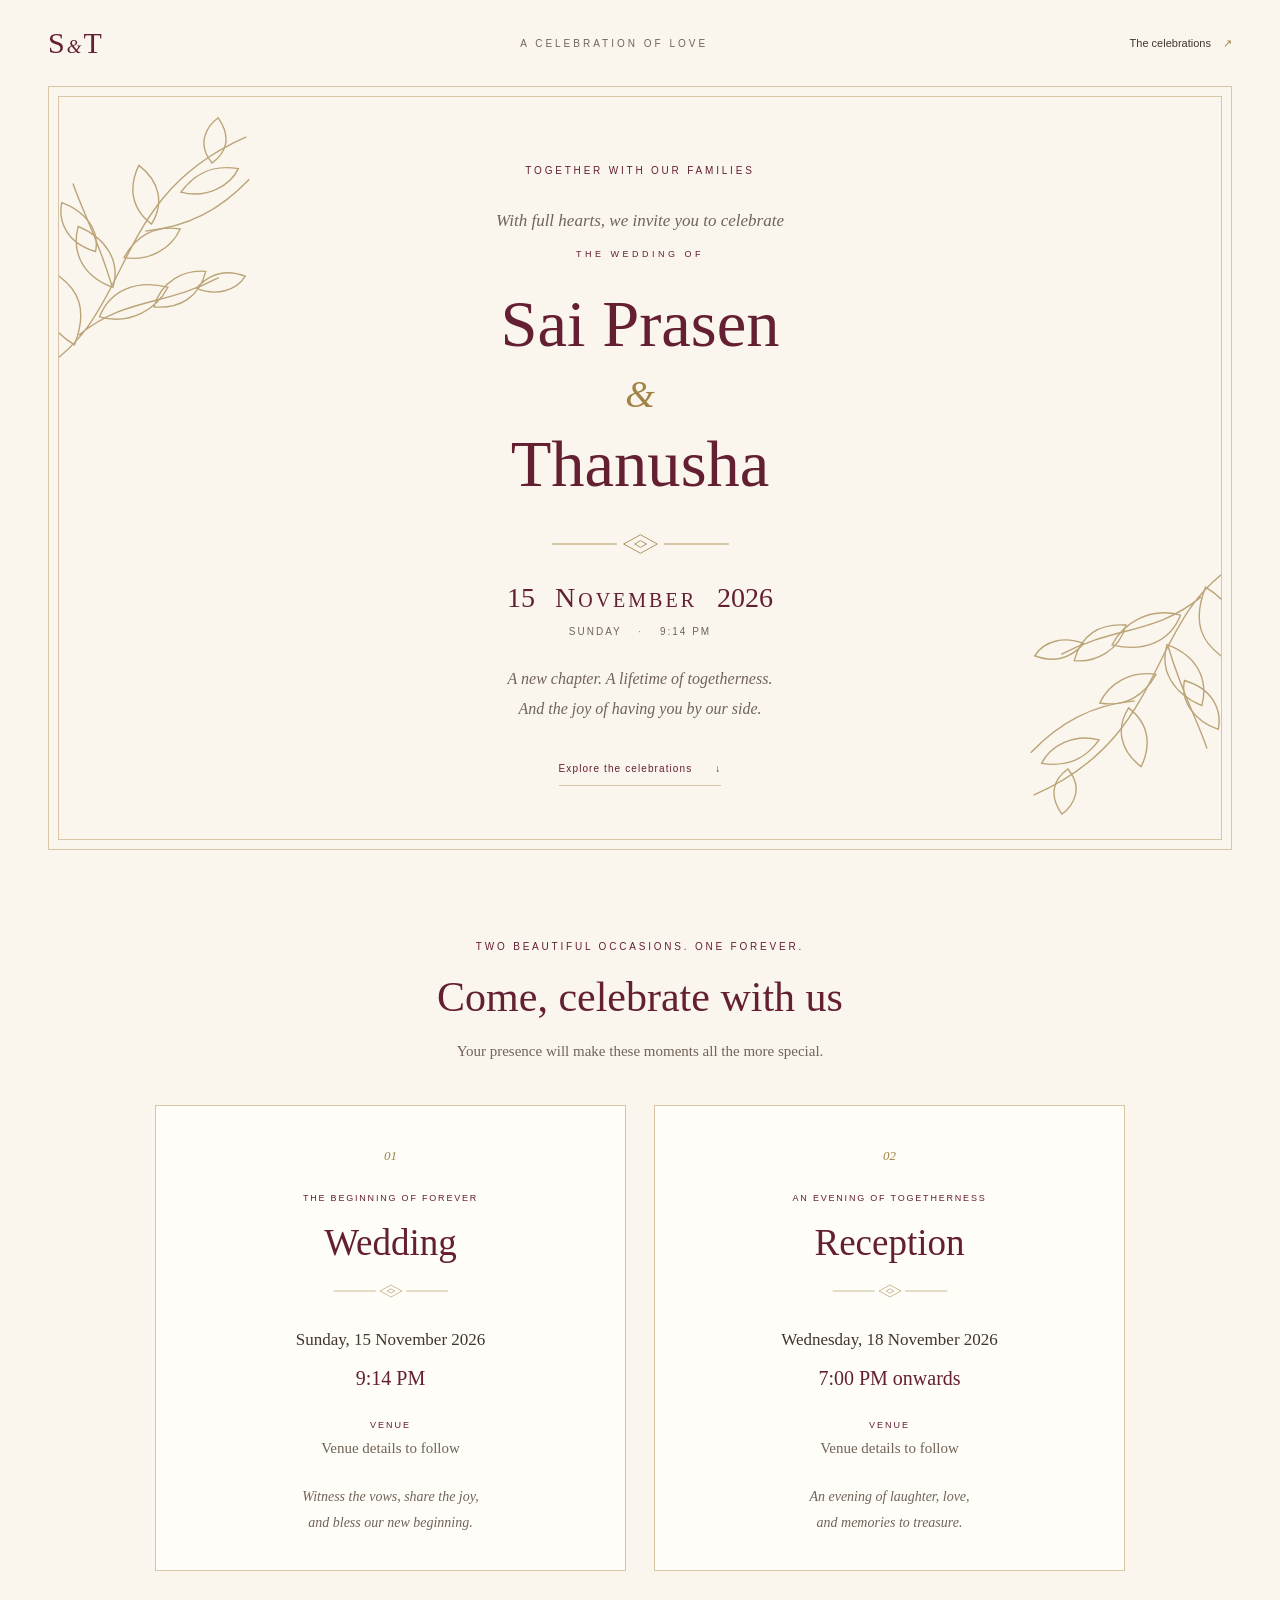
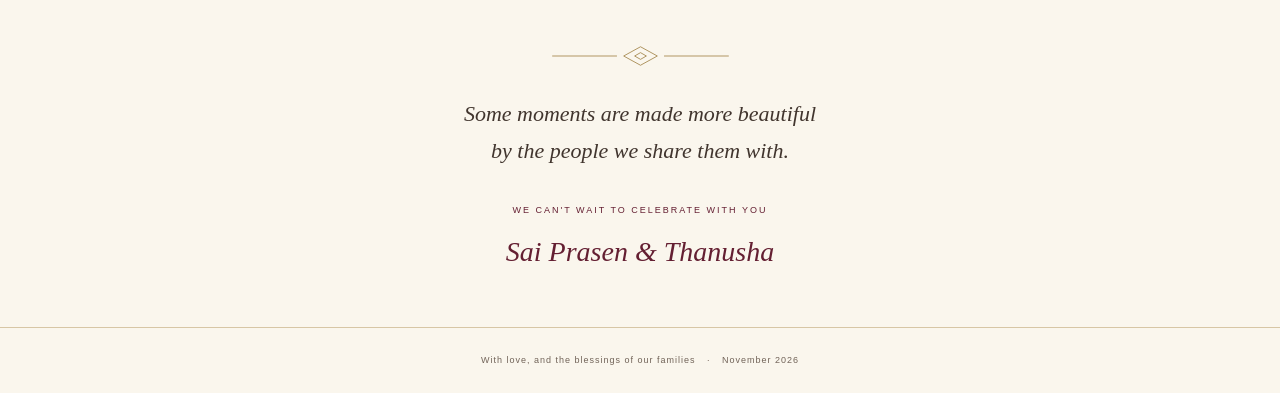
==== wedding-invite/index.html @ b83e3615 "Add wedding invitation with social sharing image Co-authored-by: Copilot <223556219+Copilot@users.no" ====
<!DOCTYPE html>
<html lang="en">
<head>
  <meta charset="utf-8">
  <meta name="viewport" content="width=device-width, initial-scale=1">
  <meta name="theme-color" content="#641f32">
  <title>Sai Prasen &amp; Thanusha | Wedding Invitation</title>
  <meta name="description" content="Join us to celebrate the wedding of Sai Prasen and Thanusha on 15 November 2026 at 9:14 PM, and their reception on 18 November 2026 from 7 PM onwards. Venue details to follow.">
  <link rel="canonical" href="https://thatisaiprasen.github.io/wedding-invite/">
  <meta property="og:type" content="website">
  <meta property="og:locale" content="en_IN">
  <meta property="og:title" content="Sai Prasen &amp; Thanusha | You're invited">
  <meta property="og:description" content="Wedding: 15 November 2026, 9:14 PM. Reception: 18 November 2026, 7 PM onwards. Join us as we begin our forever. Venue details to follow.">
  <meta property="og:url" content="https://thatisaiprasen.github.io/wedding-invite/">
  <meta property="og:image" content="https://thatisaiprasen.github.io/wedding-invite/invite.jpeg">
  <meta property="og:image:secure_url" content="https://thatisaiprasen.github.io/wedding-invite/invite.jpeg">
  <meta property="og:image:type" content="image/jpeg">
  <meta property="og:image:width" content="1200">
  <meta property="og:image:height" content="1600">
  <meta property="og:image:alt" content="Wedding invitation for Sai Prasen and Thanusha.">
  <meta name="twitter:card" content="summary_large_image">
  <meta name="twitter:title" content="Sai Prasen &amp; Thanusha | Wedding Invitation">
  <meta name="twitter:description" content="Wedding: 15 November 2026 at 9:14 PM. Reception: 18 November 2026, 7 PM onwards.">
  <meta name="twitter:image" content="https://thatisaiprasen.github.io/wedding-invite/invite.jpeg">
  <meta name="twitter:image:alt" content="Wedding invitation for Sai Prasen and Thanusha.">
  <link rel="stylesheet" href="./styles.css">
</head>
<body>
  <svg class="ornament-library" xmlns="http://www.w3.org/2000/svg" aria-hidden="true">
    <defs>
      <symbol id="botanical" viewBox="0 0 180 260">
        <g fill="none" stroke="currentColor" stroke-width="1.2">
          <path d="M22 248C95 183 49 90 155 14M50 210C82 170 116 171 157 137M69 163C47 123 31 106 18 84M87 111C122 100 146 80 165 49"/>
          <path d="M48 219C8 205 15 177 20 163C42 172 53 187 48 219ZM64 191C92 193 111 173 116 154C88 153 68 167 64 191ZM70 164C37 159 29 136 30 119C56 124 72 141 70 164ZM74 137C96 136 112 121 116 103C94 104 80 117 74 137ZM91 104C68 93 66 73 70 57C91 67 98 85 91 104ZM110 72C133 73 150 58 154 42C131 43 118 54 110 72ZM131 42C114 29 120 12 128 3C143 17 141 31 131 42ZM108 173C109 150 127 136 145 134C144 157 130 170 108 173ZM140 150C158 153 174 145 179 131C160 128 148 136 140 150ZM49 137C22 135 12 117 12 102C34 105 49 119 49 137Z"/>
        </g>
      </symbol>
      <symbol id="flourish" viewBox="0 0 220 32">
        <g fill="none" stroke="currentColor" stroke-width="1">
          <path d="M5 16H82M138 16H215M90 16L110 5L130 16L110 27Z"/>
          <path d="M103 16L110 12L117 16L110 20Z"/>
        </g>
      </symbol>
    </defs>
  </svg>
  <header class="masthead">
    <a class="monogram" href="#invitation" aria-label="Sai Prasen and Thanusha invitation">S<span>&amp;</span>T</a>
    <span class="masthead-label">A celebration of love</span>
    <a class="masthead-link" href="#celebrations">The celebrations <span aria-hidden="true">&#8599;</span></a>
  </header>
  <main>
    <section class="invitation" id="invitation" aria-labelledby="couple">
      <div class="invitation-frame">
        <svg class="botanical botanical-left" aria-hidden="true"><use href="#botanical"/></svg>
        <svg class="botanical botanical-right" aria-hidden="true"><use href="#botanical"/></svg>
        <p class="eyebrow">Together with our families</p>
        <p class="invitation-intro">With full hearts, we invite you to celebrate</p>
        <p class="eyebrow wedding-label">The wedding of</p>
        <h1 id="couple">Sai Prasen <span class="ampersand">&amp;</span> Thanusha</h1>
        <svg class="flourish" aria-hidden="true"><use href="#flourish"/></svg>
        <p class="hero-date">15 <span>November</span> 2026</p>
        <p class="hero-time">Sunday <span aria-hidden="true">&middot;</span> 9:14 PM</p>
        <p class="hero-message">A new chapter. A lifetime of togetherness.<br>And the joy of having you by our side.</p>
        <a class="celebrations-link" href="#celebrations">Explore the celebrations <span aria-hidden="true">&#8595;</span></a>
      </div>
    </section>
    <section class="celebrations" id="celebrations" aria-labelledby="celebrations-title">
      <p class="eyebrow">Two beautiful occasions. One forever.</p>
      <h2 id="celebrations-title">Come, celebrate with us</h2>
      <p class="section-intro">Your presence will make these moments all the more special.</p>
      <div class="event-grid">
        <article class="event-card" aria-labelledby="wedding-title">
          <span class="event-number" aria-hidden="true">01</span>
          <p class="eyebrow">The beginning of forever</p>
          <h3 id="wedding-title">Wedding</h3>
          <svg class="event-flourish" aria-hidden="true"><use href="#flourish"/></svg>
          <time datetime="2026-11-15T21:14">Sunday, 15 November 2026<span class="event-time">9:14 PM</span></time>
          <div class="venue">
            <!-- Replace this placeholder with the wedding venue and address. -->
            <p class="venue-label">Venue</p>
            <p>Venue details to follow</p>
          </div>
          <p class="event-note">Witness the vows, share the joy,<br>and bless our new beginning.</p>
        </article>
        <article class="event-card" aria-labelledby="reception-title">
          <span class="event-number" aria-hidden="true">02</span>
          <p class="eyebrow">An evening of togetherness</p>
          <h3 id="reception-title">Reception</h3>
          <svg class="event-flourish" aria-hidden="true"><use href="#flourish"/></svg>
          <time datetime="2026-11-18T19:00">Wednesday, 18 November 2026<span class="event-time">7:00 PM onwards</span></time>
          <div class="venue">
            <!-- Replace this placeholder with the reception venue and address. -->
            <p class="venue-label">Venue</p>
            <p>Venue details to follow</p>
          </div>
          <p class="event-note">An evening of laughter, love,<br>and memories to treasure.</p>
        </article>
      </div>
    </section>
    <section class="closing" aria-label="With love">
      <svg class="flourish" aria-hidden="true"><use href="#flourish"/></svg>
      <p>Some moments are made more beautiful<br>by the people we share them with.</p>
      <span class="eyebrow">We can't wait to celebrate with you</span>
      <p class="signature">Sai Prasen &amp; Thanusha</p>
    </section>
  </main>
  <footer>With love, and the blessings of our families <span aria-hidden="true">&middot;</span> November 2026</footer>
</body>
</html>
---- wedding-invite/styles.css ----
:root {
  color-scheme: light;
  --paper: #faf6ed;
  --burgundy: #641f32;
  --ink: #41352e;
  --muted: #716358;
  --gold: #a18348;
  --line: #d7c6a5;
}

* { box-sizing: border-box; }
html { scroll-behavior: smooth; scroll-padding-top: 24px; }
body { margin: 0; background: var(--paper); color: var(--ink); font-family: Georgia, "Times New Roman", serif; -webkit-font-smoothing: antialiased; }
a { color: inherit; text-underline-offset: 5px; }
a:focus-visible { outline: 2px solid var(--burgundy); outline-offset: 7px; }
.ornament-library { position: absolute; width: 0; height: 0; overflow: hidden; }
.masthead { max-width: 1280px; margin: auto; padding: 26px 48px; display: flex; align-items: center; justify-content: space-between; gap: 20px; }
.monogram { color: var(--burgundy); font-size: 30px; text-decoration: none; letter-spacing: -3px; white-space: nowrap; }
.monogram span { font-size: 19px; font-style: italic; margin: 0 5px; }
.masthead-label, .masthead-link, .eyebrow, .celebrations-link, .hero-time, .venue-label, footer { font-family: Arial, Helvetica, sans-serif; }
.masthead-label { color: var(--muted); font-size: 10px; text-transform: uppercase; letter-spacing: 3px; }
.masthead-link { font-size: 11px; text-decoration: none; }
.masthead-link span { margin-left: 9px; color: var(--gold); }
.invitation { max-width: 1184px; padding: 9px; margin: 0 auto; border: 1px solid var(--line); }
.invitation-frame { position: relative; overflow: hidden; isolation: isolate; border: 1px solid var(--line); padding: 65px 28px 53px; text-align: center; }
.botanical { position: absolute; z-index: -1; color: var(--gold); opacity: .7; width: 210px; height: 305px; }
.botanical-left { left: -20px; top: 4px; transform: rotate(12deg); }
.botanical-right { right: -20px; bottom: 8px; transform: rotate(192deg); }
.eyebrow { color: var(--burgundy); text-transform: uppercase; letter-spacing: 2.8px; font-size: 10px; line-height: 1.8; margin: 0; }
.invitation-intro { color: var(--muted); font-style: italic; font-size: 17px; margin: 31px 0 15px; }
.wedding-label { font-size: 9px; letter-spacing: 3.5px; }
h1 { color: var(--burgundy); font-size: clamp(42px, 5.2vw, 67px); line-height: 1.18; font-weight: normal; margin: 23px 0 25px; }
.ampersand { display: block; color: var(--gold); font-size: 38px; font-style: italic; line-height: 1.25; margin: 7px 0; }
.flourish { display: block; width: 185px; height: 30px; color: var(--gold); margin: 0 auto; }
.hero-date { font-size: 28px; color: var(--burgundy); margin: 23px 0 12px; }
.hero-date span { padding: 0 13px; font-variant: small-caps; letter-spacing: 3px; }
.hero-time { font-size: 10px; text-transform: uppercase; letter-spacing: 2px; color: var(--muted); }
.hero-time span { margin: 0 12px; color: var(--gold); }
.hero-message { font-size: 16px; font-style: italic; line-height: 1.9; margin: 27px 0; color: var(--muted); }
.celebrations-link { display: inline-flex; gap: 23px; align-items: center; color: var(--burgundy); text-decoration: none; border-bottom: 1px solid var(--line); padding: 11px 0; font-size: 10px; letter-spacing: 1.1px; }
.celebrations-link:hover, .masthead-link:hover { color: var(--gold); }
.celebrations { max-width: 1030px; margin: auto; padding: 88px 30px 0; text-align: center; }
h2 { color: var(--burgundy); font-size: clamp(30px, 4vw, 42px); font-weight: normal; margin: 17px 0; }
.section-intro { color: var(--muted); font-size: 15px; line-height: 1.8; margin: 0; }
.event-grid { display: grid; grid-template-columns: repeat(2, minmax(0, 1fr)); gap: 28px; margin-top: 40px; }
.event-card { position: relative; padding: 42px 22px 33px; border: 1px solid var(--line); background: #fffdf7; }
.event-number { display: block; color: var(--gold); font-size: 13px; font-style: italic; margin-bottom: 26px; }
.event-card .eyebrow { font-size: 9px; letter-spacing: 1.8px; }
h3 { font-size: 37px; font-weight: normal; color: var(--burgundy); margin: 15px 0; }
.event-flourish { width: 120px; height: 24px; color: var(--gold); display: block; margin: 0 auto 23px; }
time { display: block; font-size: 17px; line-height: 1.7; }
.event-time { display: block; font-size: 20px; color: var(--burgundy); margin-top: 6px; }
.venue { margin: 25px 0; }
.venue p { font-size: 15px; margin: 10px 0; color: var(--muted); }
.venue .venue-label { font-size: 9px; letter-spacing: 2px; color: var(--burgundy); text-transform: uppercase; }
.event-note { color: var(--muted); font-size: 14px; font-style: italic; line-height: 1.9; margin: 27px 0 0; }
.closing { text-align: center; padding: 70px 24px 59px; }
.closing > p:first-of-type { font-size: 22px; line-height: 1.7; font-style: italic; margin: 24px 0 29px; }
.closing .eyebrow { font-size: 9px; letter-spacing: 2px; }
.signature { font-size: 28px; font-style: italic; color: var(--burgundy); margin: 18px 0 0; }
footer { border-top: 1px solid var(--line); padding: 24px; text-align: center; font-size: 9px; line-height: 1.9; letter-spacing: 1px; color: var(--muted); }
footer span { padding: 0 8px; }

@media (max-width: 1230px) {
  .invitation { margin-left: 24px; margin-right: 24px; }
}
@media (max-width: 600px) {
  .masthead { padding: 20px 24px; }
  .masthead-label { display: none; }
  .invitation { margin-left: 14px; margin-right: 14px; padding: 6px; }
  .invitation-frame { padding: 58px 15px 35px; }
  .botanical { width: 115px; height: 167px; opacity: .48; }
  .botanical-left { left: -19px; top: 0; }
  .botanical-right { right: -19px; bottom: 0; }
  .invitation-intro { font-size: 14px; margin-top: 29px; }
  h1 { margin-top: 24px; }
  .hero-date { font-size: 22px; }
  .hero-date span { padding: 0 7px; letter-spacing: 1.5px; }
  .hero-message { font-size: 14px; }
  .celebrations { padding: 58px 21px 0; }
  .celebrations > .eyebrow { font-size: 9px; letter-spacing: 1.6px; }
  .event-grid { grid-template-columns: 1fr; gap: 20px; margin-top: 29px; }
  .closing { padding-top: 48px; }
  .closing > p:first-of-type { font-size: 18px; }
  .signature { font-size: 25px; }
}
@media (prefers-reduced-motion: reduce) {
  html { scroll-behavior: auto; }
}
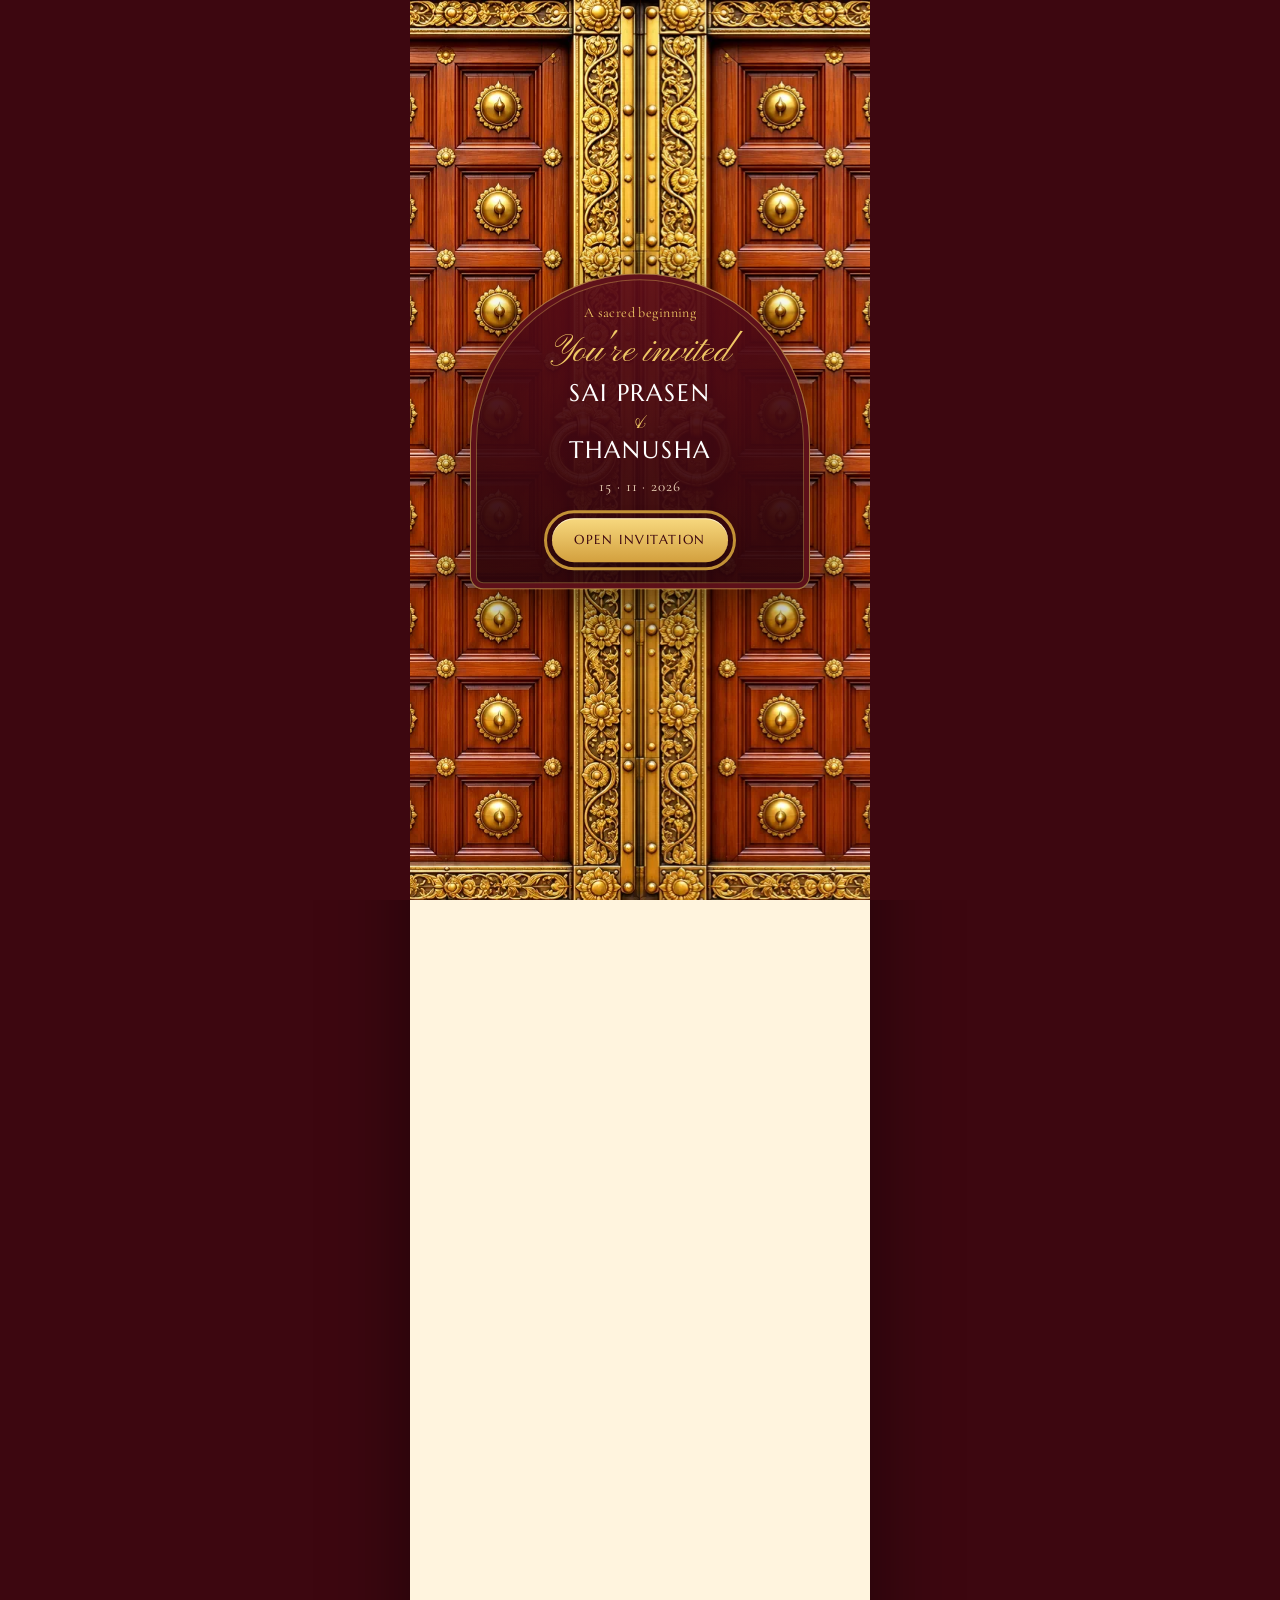
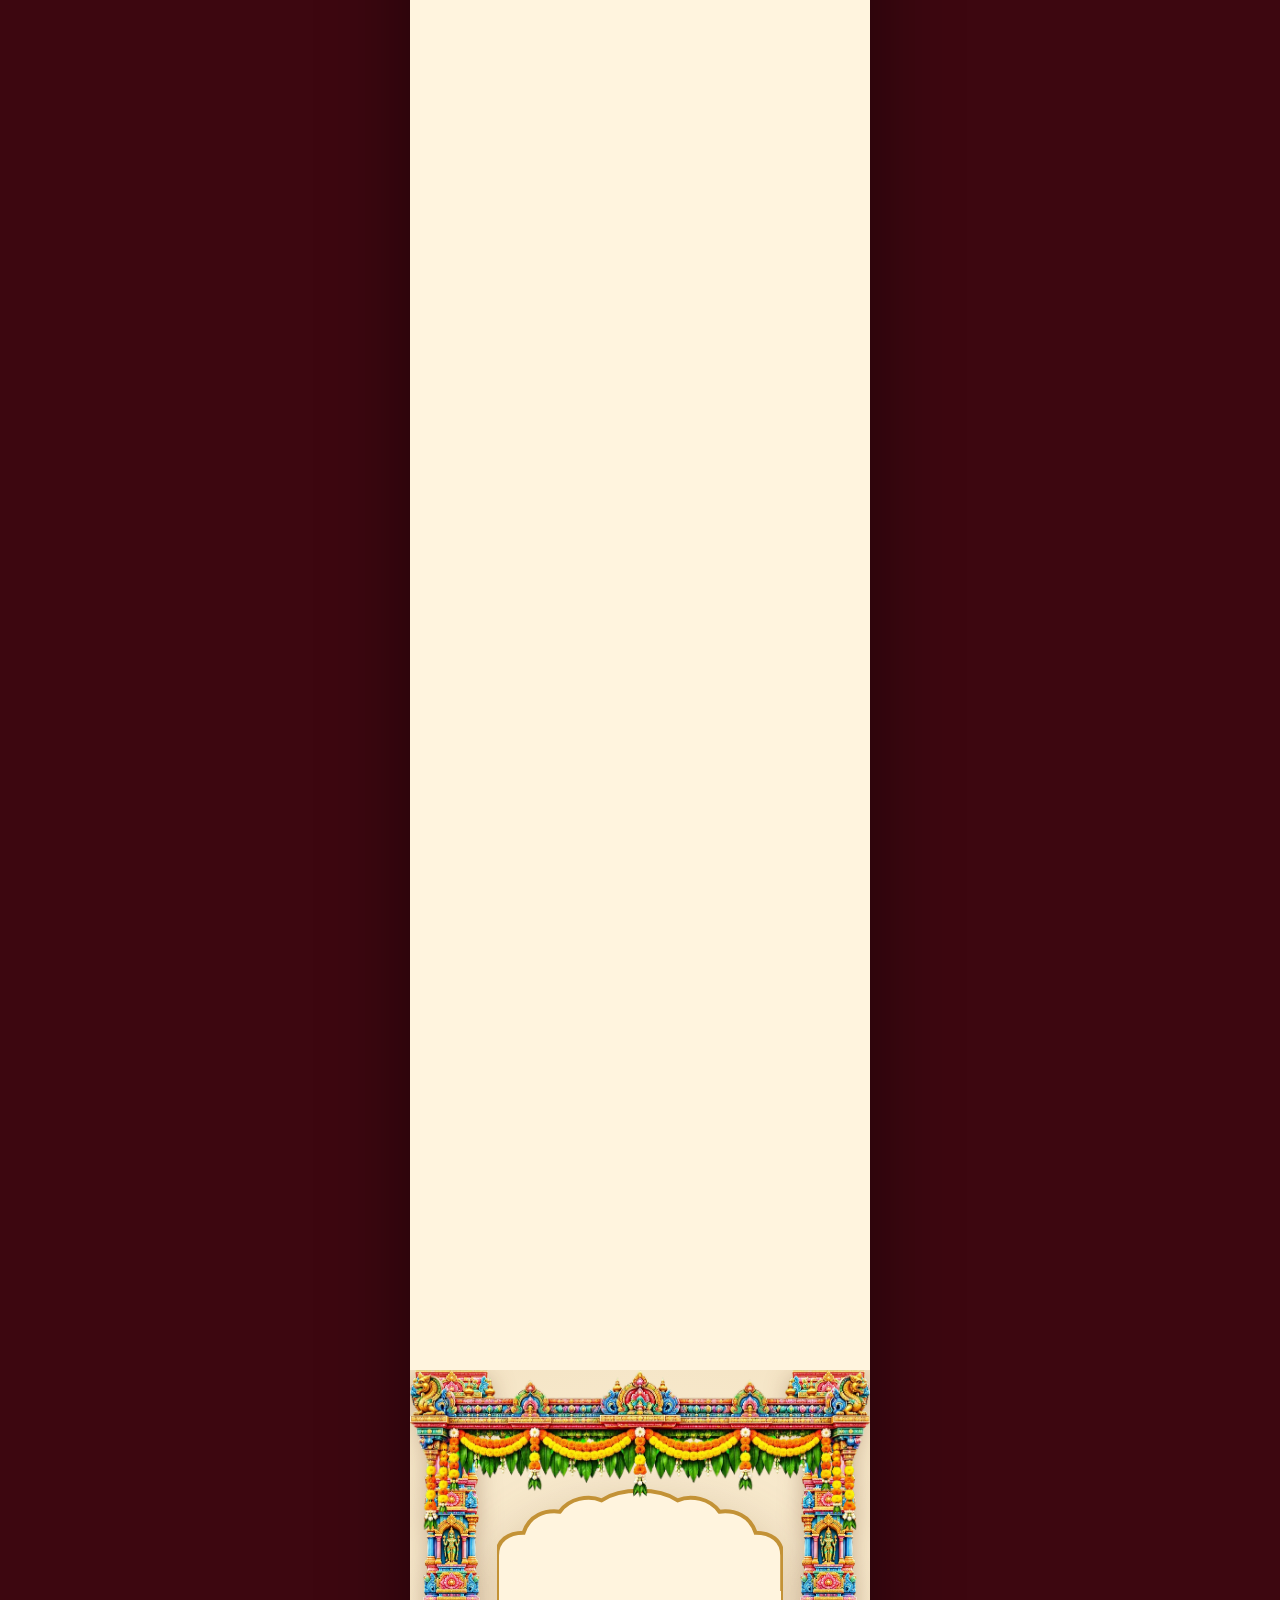
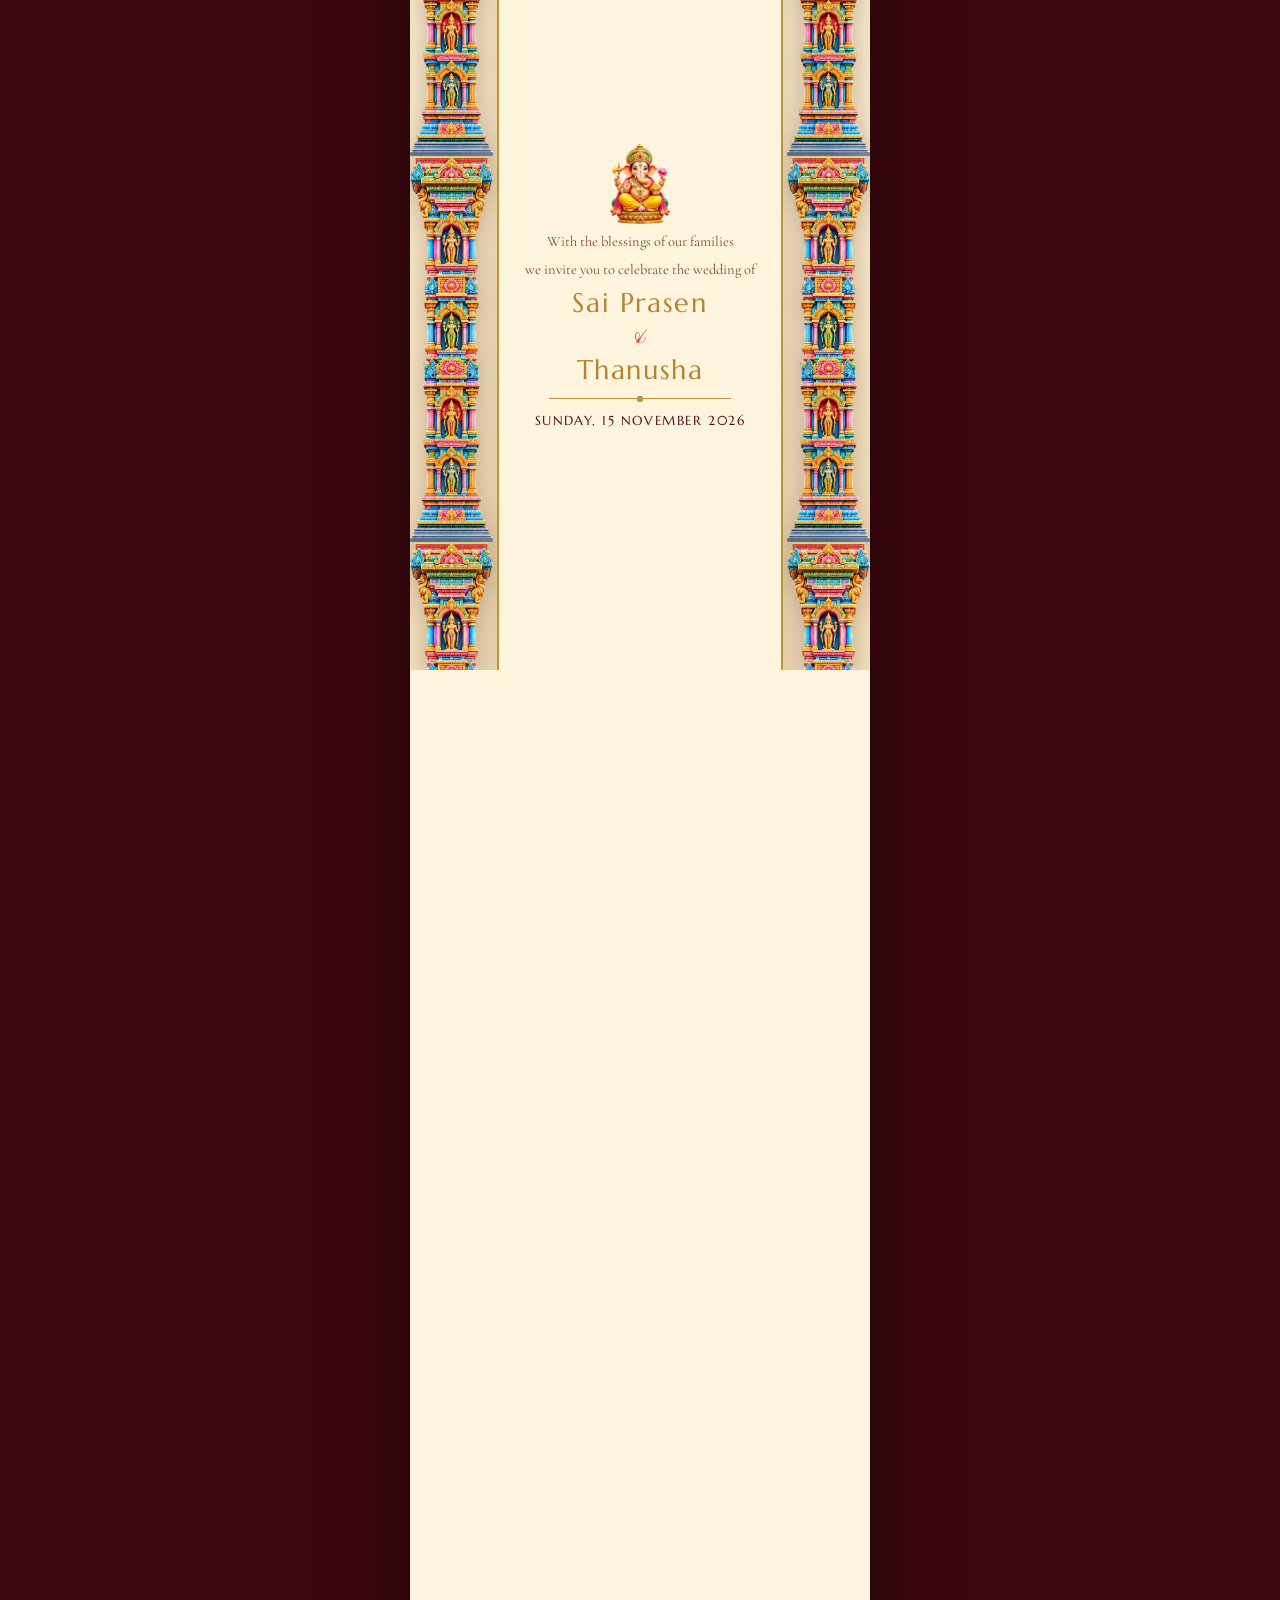
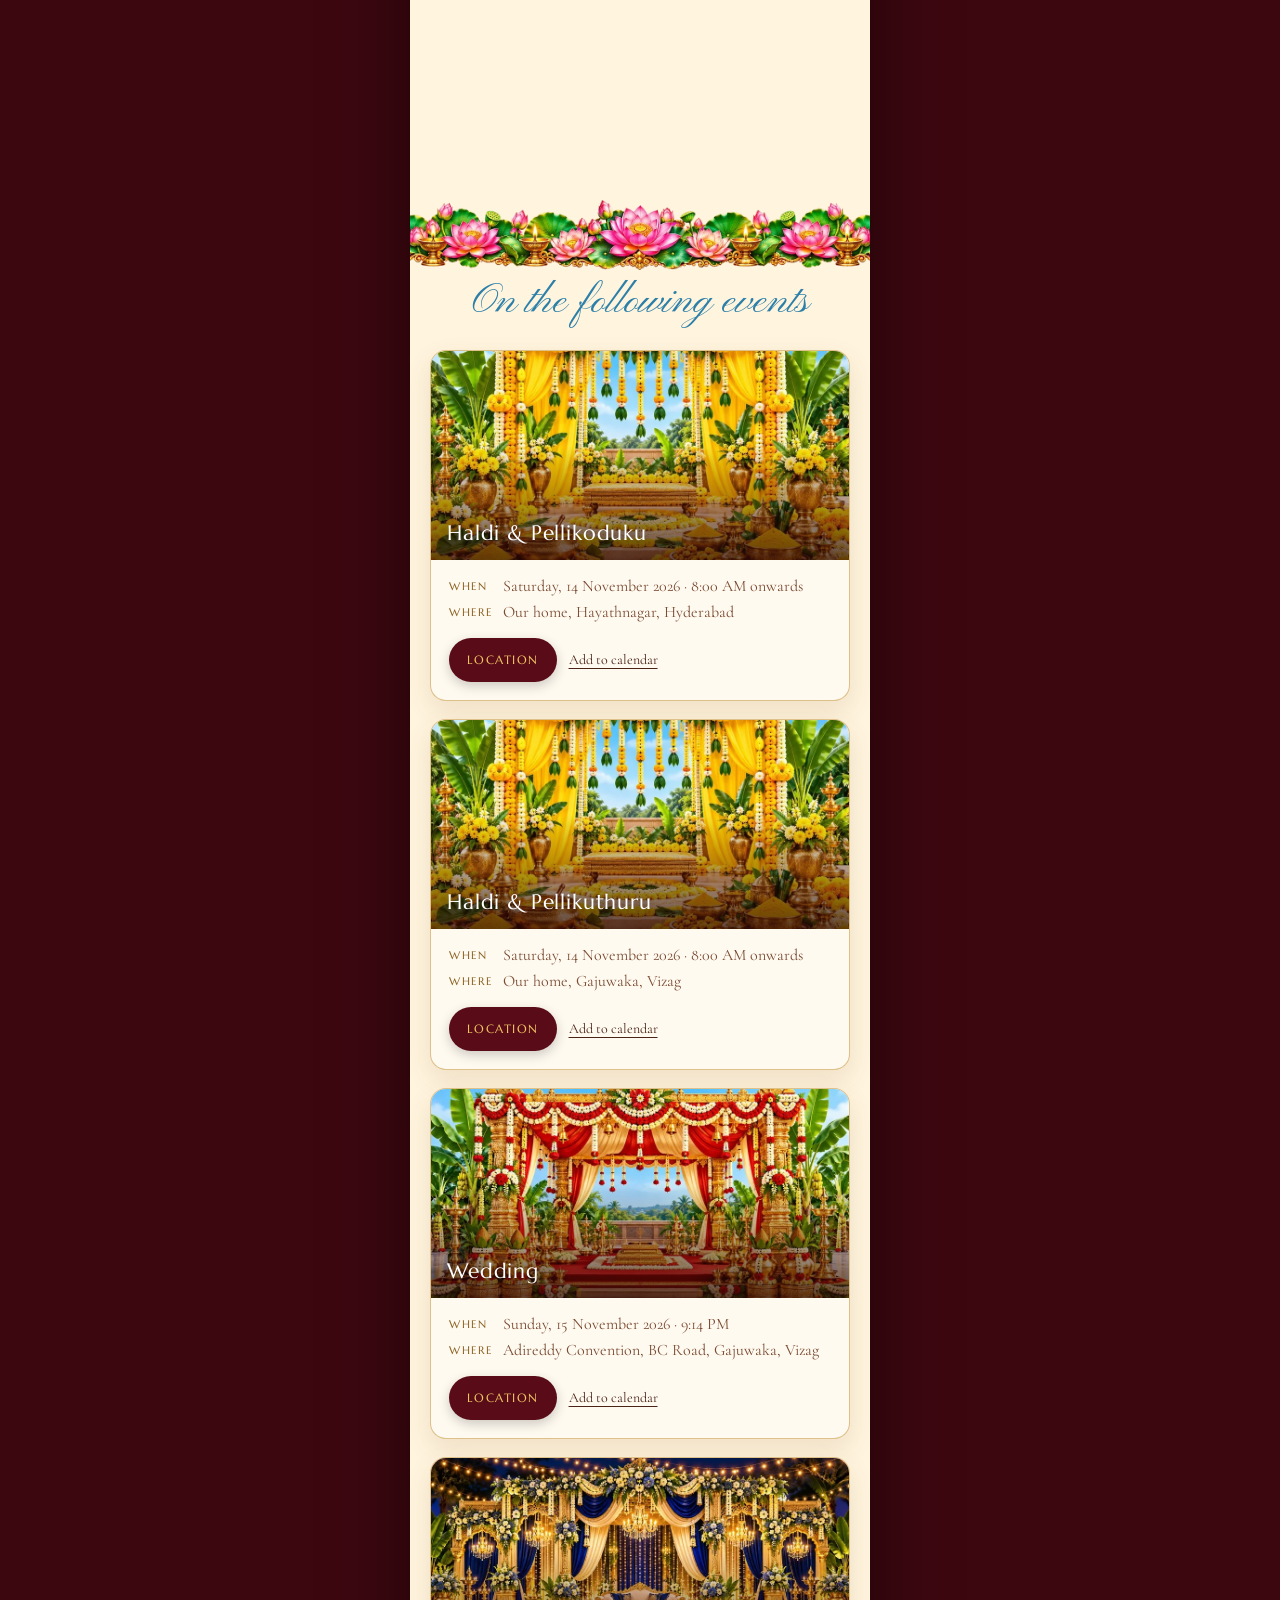
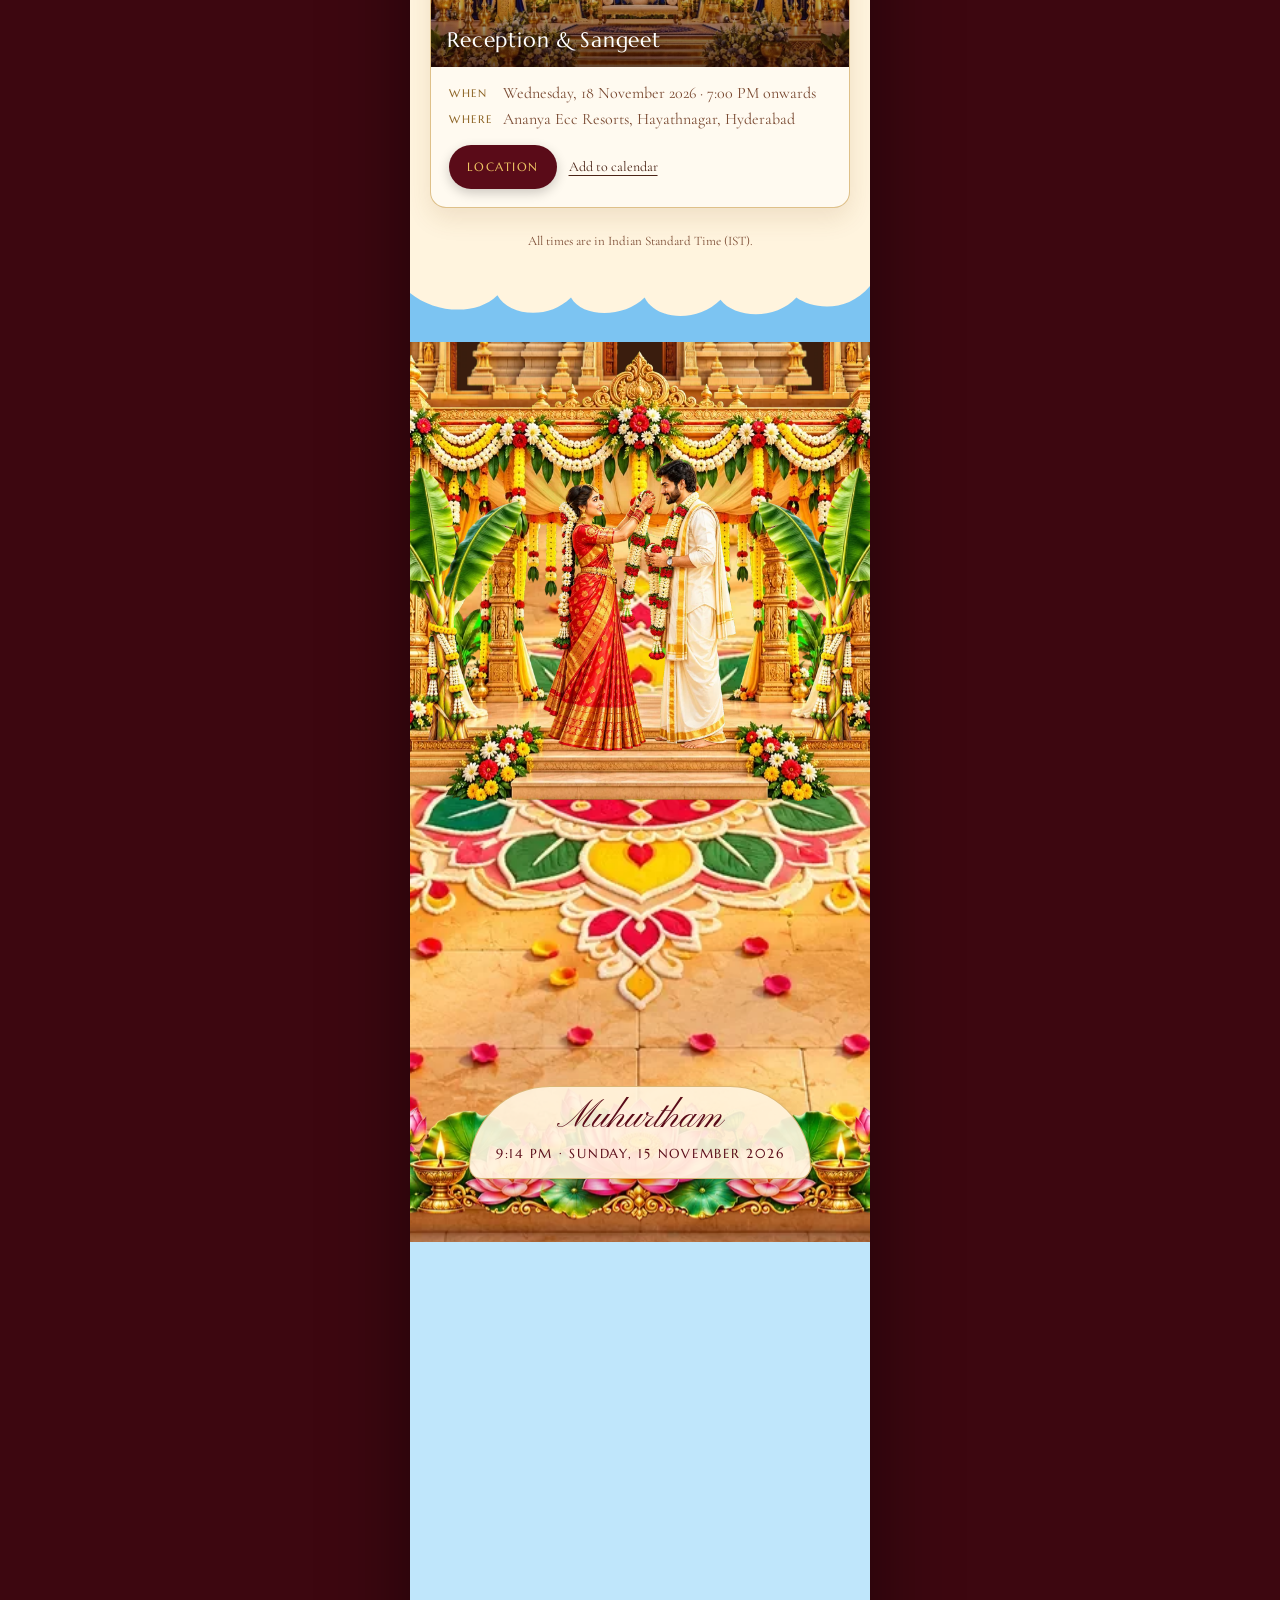
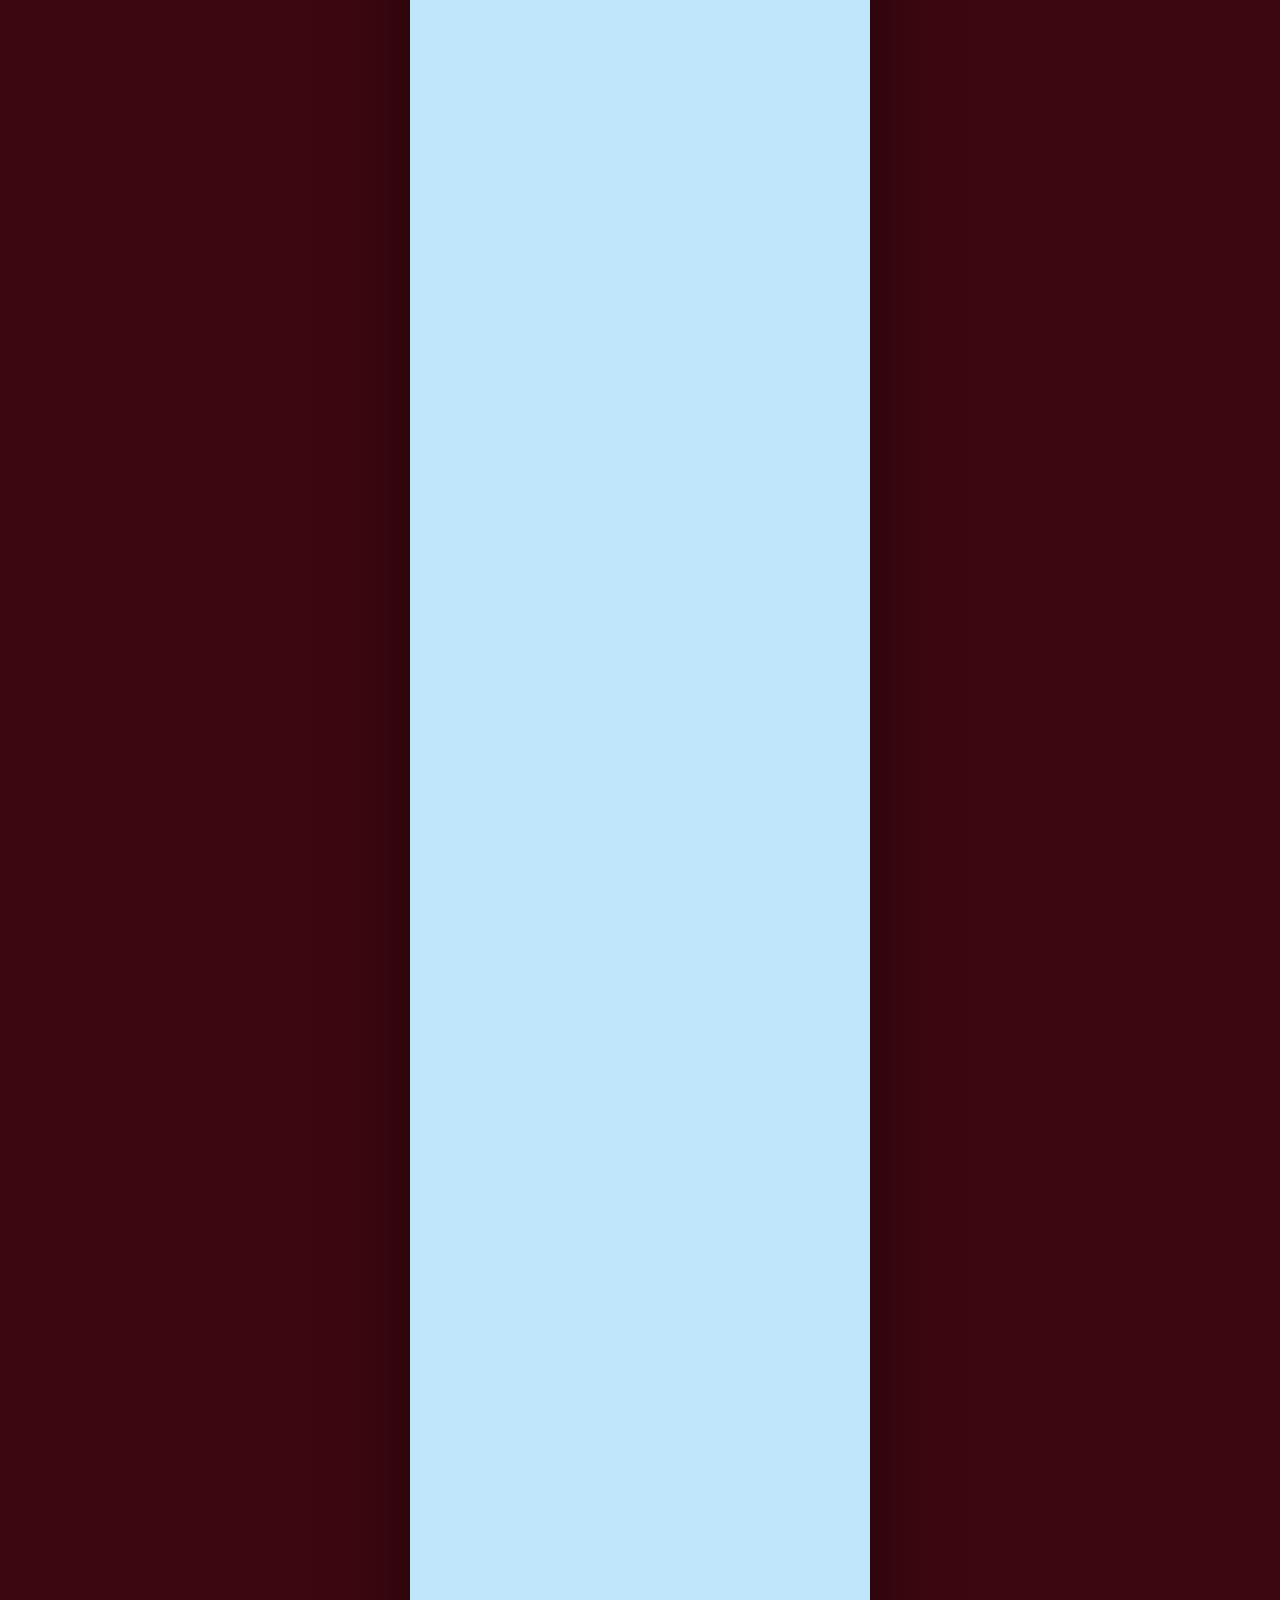
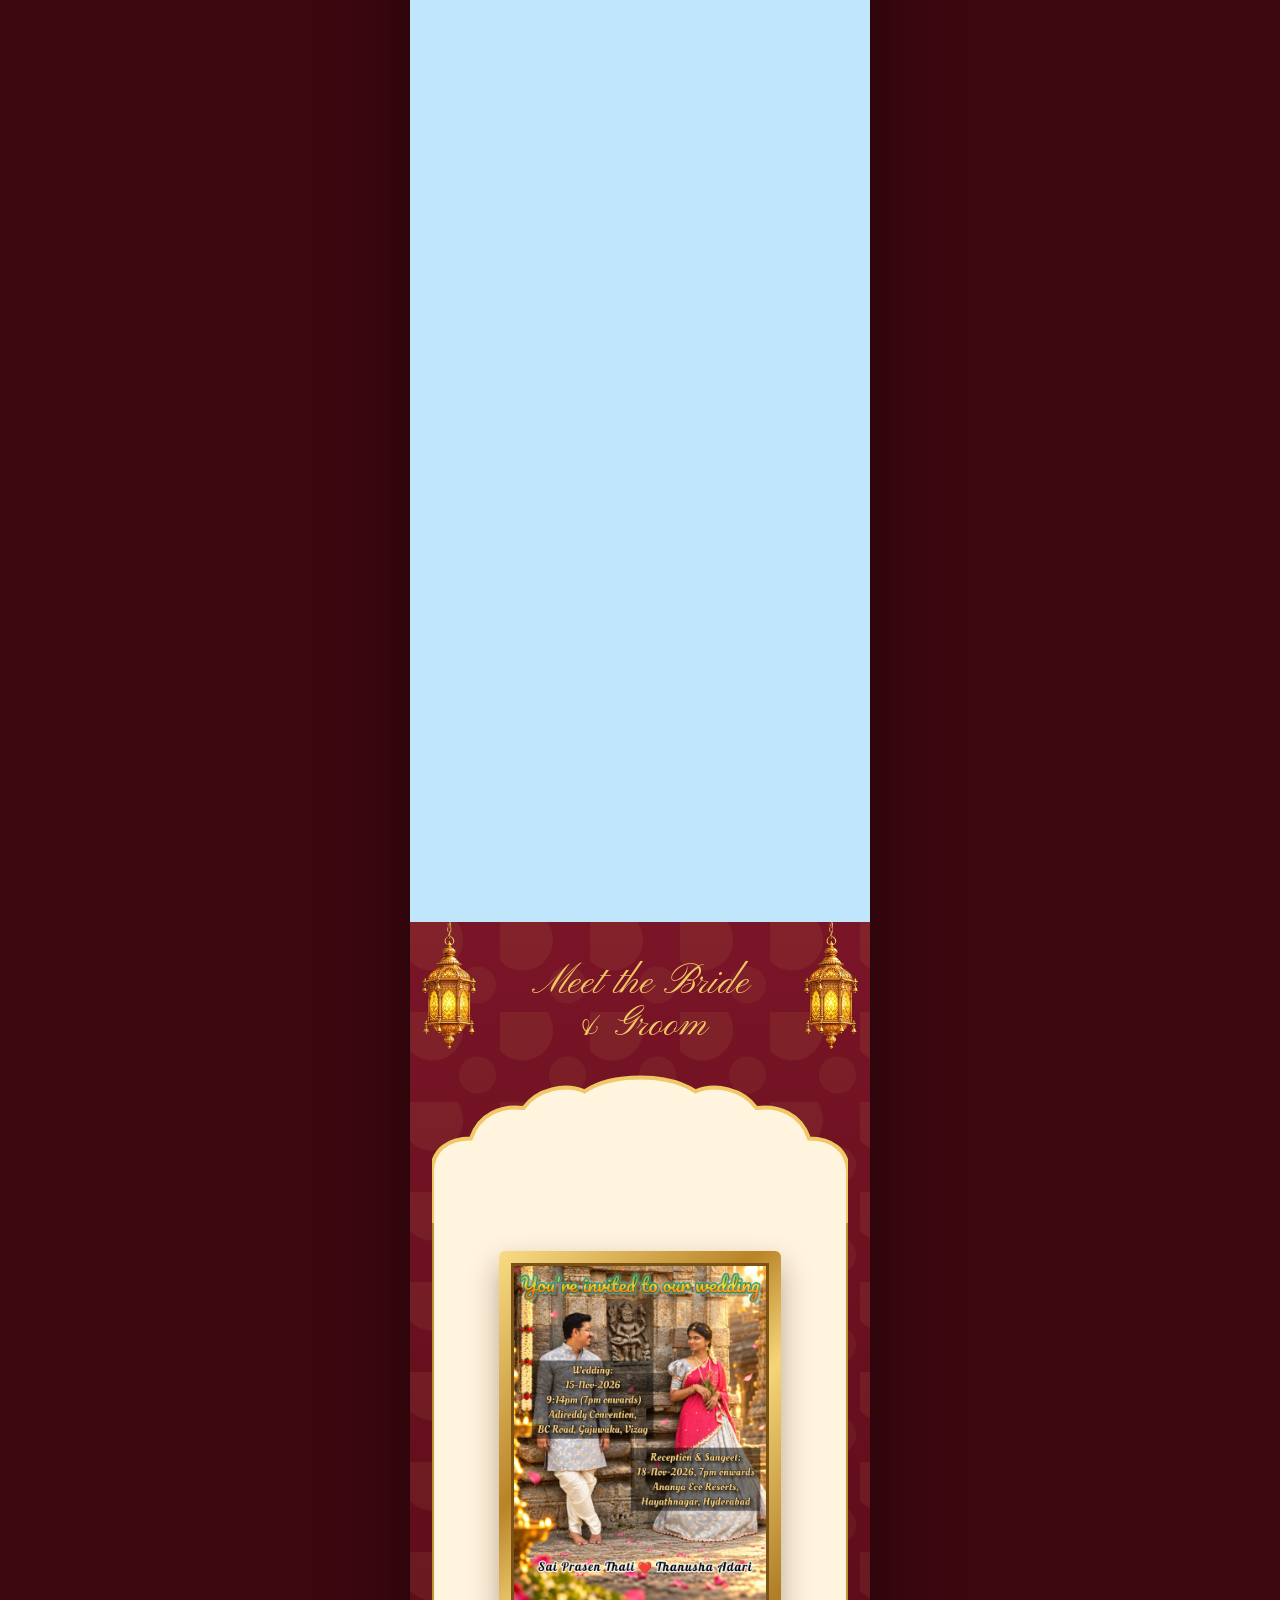
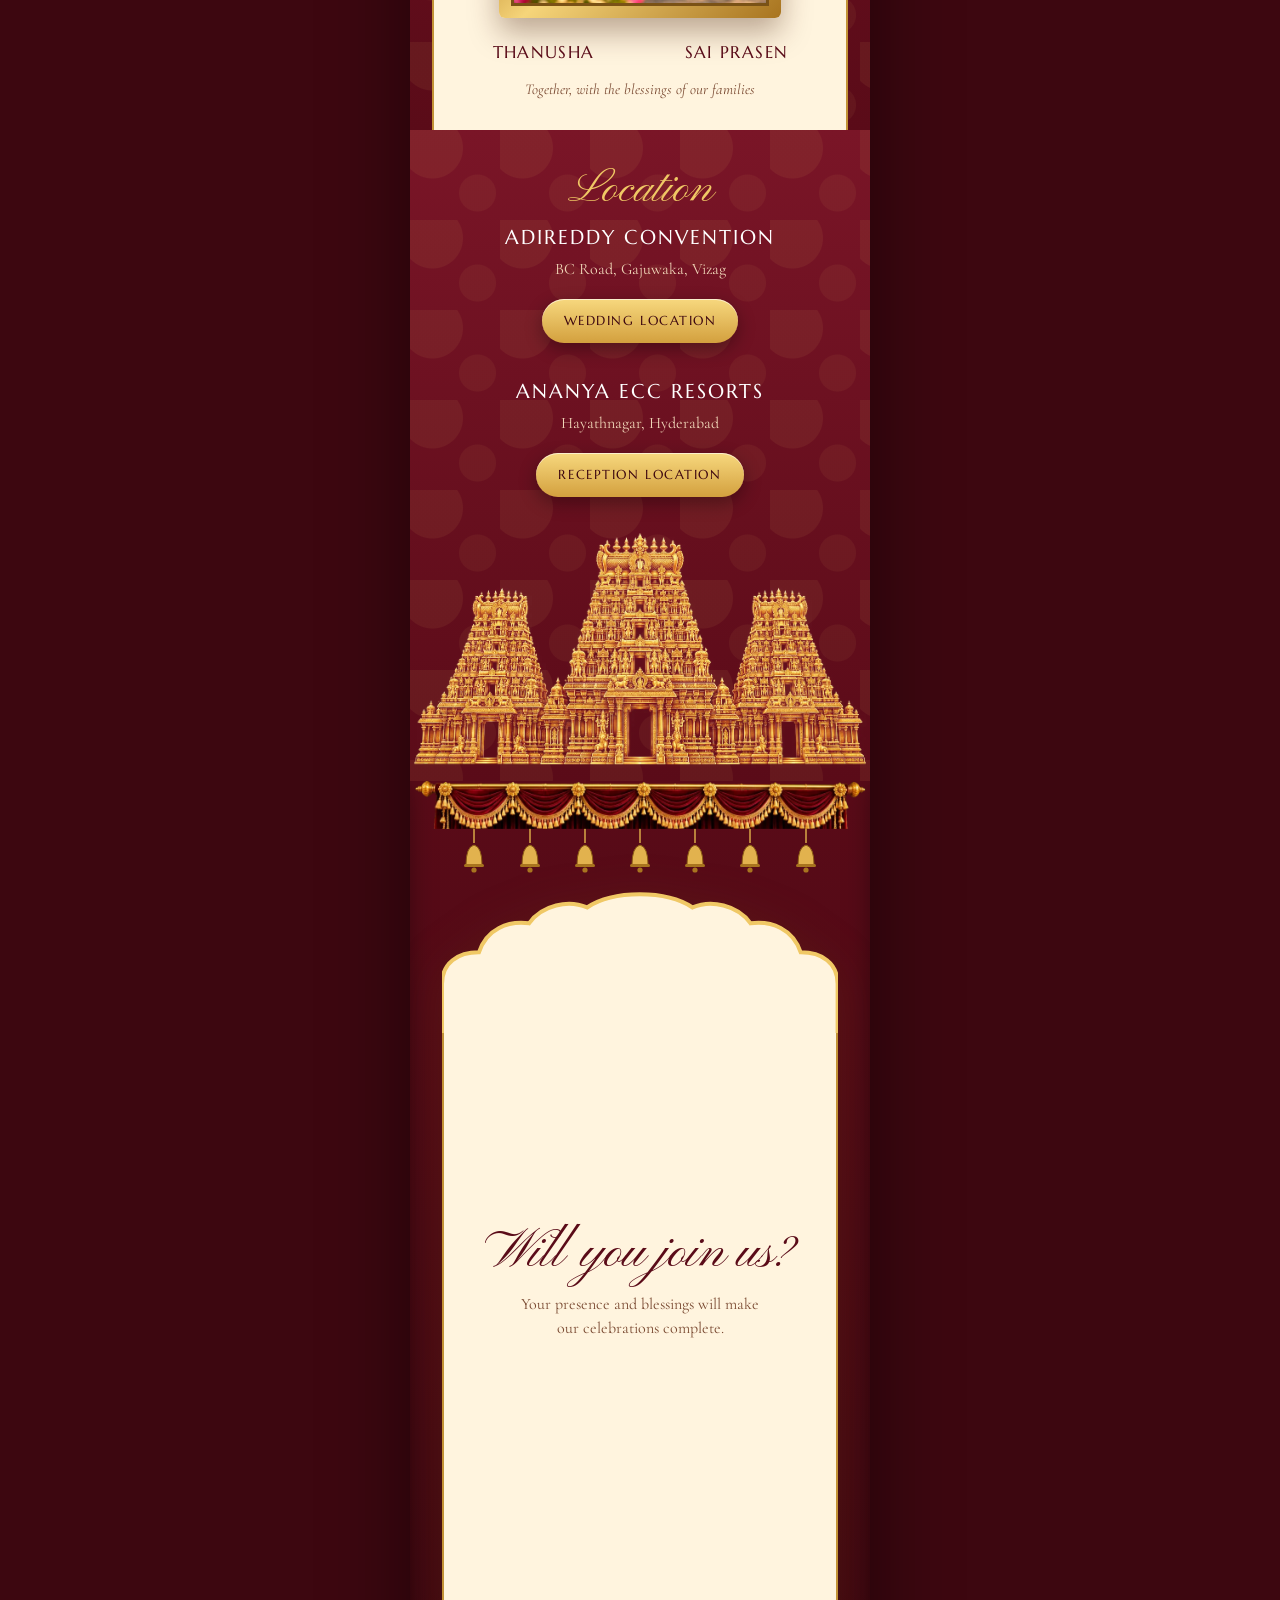
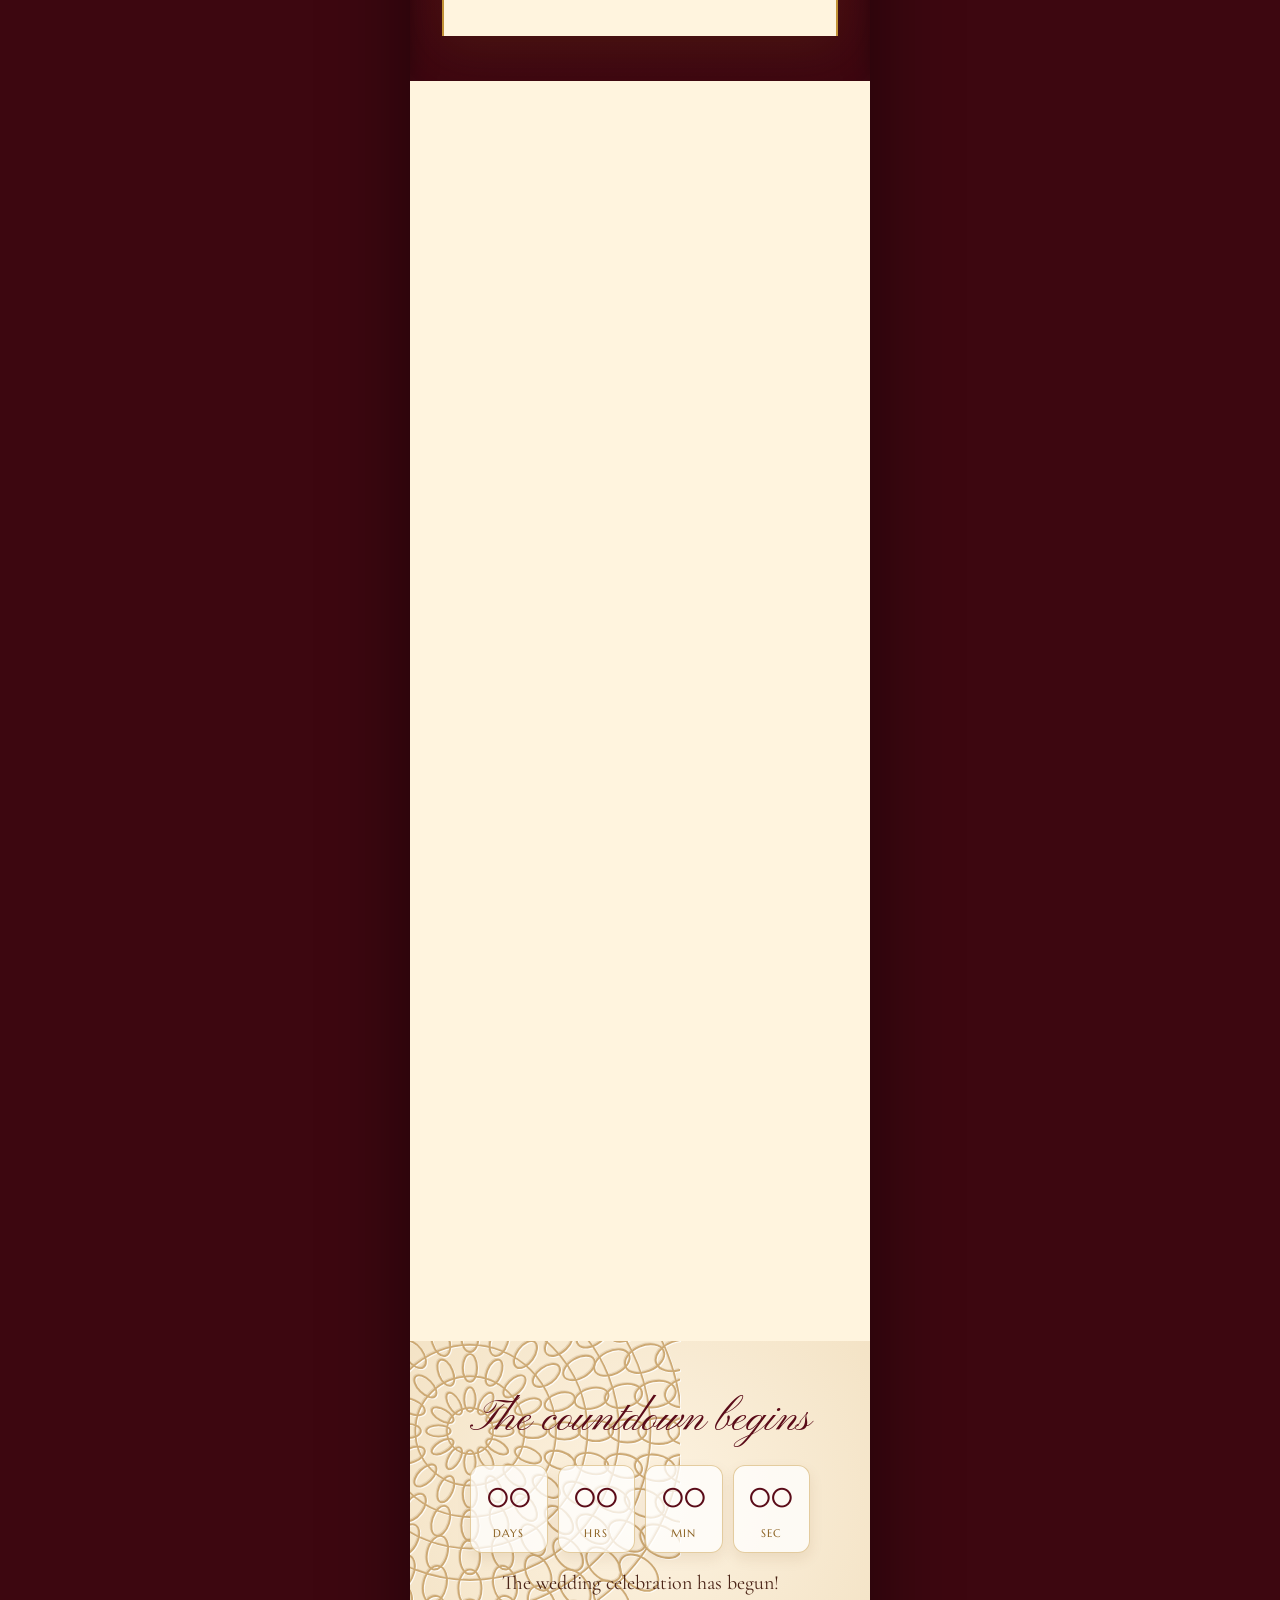
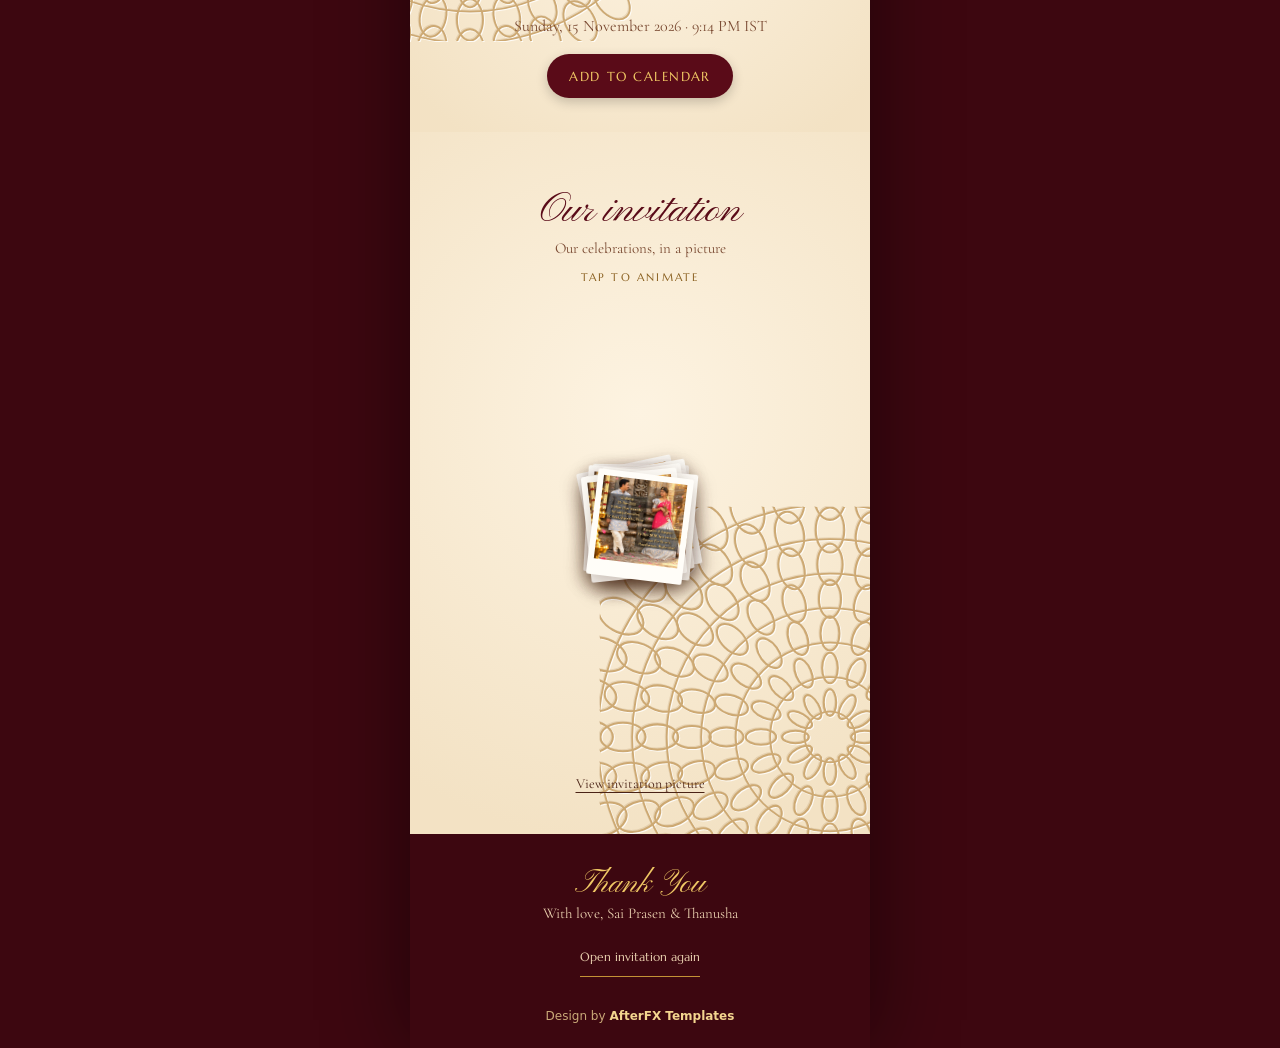
==== commit 94f0e595: "Update wedding invitation with temple animations and venue links Add licensed artwork, repeatable th" ====
--- a/wedding-invite/index.html
+++ b/wedding-invite/index.html
@@ -2,107 +2,205 @@
 <html lang="en">
 <head>
   <meta charset="utf-8">
-  <meta name="viewport" content="width=device-width, initial-scale=1">
-  <meta name="theme-color" content="#641f32">
+  <meta name="viewport" content="width=device-width, initial-scale=1, viewport-fit=cover">
+  <meta name="theme-color" content="#3d0710">
   <title>Sai Prasen &amp; Thanusha | Wedding Invitation</title>
-  <meta name="description" content="Join us to celebrate the wedding of Sai Prasen and Thanusha on 15 November 2026 at 9:14 PM, and their reception on 18 November 2026 from 7 PM onwards. Venue details to follow.">
+  <meta name="description" content="">
+  <meta name="robots" content="max-image-preview:large">
+  <link rel="icon" type="image/jpeg" href="./invite.jpeg?v=2">
   <link rel="canonical" href="https://thatisaiprasen.github.io/wedding-invite/">
   <meta property="og:type" content="website">
   <meta property="og:locale" content="en_IN">
-  <meta property="og:title" content="Sai Prasen &amp; Thanusha | You're invited">
-  <meta property="og:description" content="Wedding: 15 November 2026, 9:14 PM. Reception: 18 November 2026, 7 PM onwards. Join us as we begin our forever. Venue details to follow.">
+  <meta property="og:title" content="Wedding invitation">
+  <meta property="og:description" content="">
   <meta property="og:url" content="https://thatisaiprasen.github.io/wedding-invite/">
-  <meta property="og:image" content="https://thatisaiprasen.github.io/wedding-invite/invite.jpeg">
-  <meta property="og:image:secure_url" content="https://thatisaiprasen.github.io/wedding-invite/invite.jpeg">
+  <meta property="og:image" content="https://thatisaiprasen.github.io/wedding-invite/invite.jpeg?v=2">
+  <meta property="og:image:secure_url" content="https://thatisaiprasen.github.io/wedding-invite/invite.jpeg?v=2">
   <meta property="og:image:type" content="image/jpeg">
   <meta property="og:image:width" content="1200">
   <meta property="og:image:height" content="1600">
   <meta property="og:image:alt" content="Wedding invitation for Sai Prasen and Thanusha.">
   <meta name="twitter:card" content="summary_large_image">
-  <meta name="twitter:title" content="Sai Prasen &amp; Thanusha | Wedding Invitation">
-  <meta name="twitter:description" content="Wedding: 15 November 2026 at 9:14 PM. Reception: 18 November 2026, 7 PM onwards.">
-  <meta name="twitter:image" content="https://thatisaiprasen.github.io/wedding-invite/invite.jpeg">
+  <meta name="twitter:title" content="Wedding invitation">
+  <meta name="twitter:description" content="">
+  <meta name="twitter:image" content="https://thatisaiprasen.github.io/wedding-invite/invite.jpeg?v=2">
   <meta name="twitter:image:alt" content="Wedding invitation for Sai Prasen and Thanusha.">
-  <link rel="stylesheet" href="./styles.css">
+  <link rel="preconnect" href="https://fonts.googleapis.com">
+  <link rel="preconnect" href="https://fonts.gstatic.com" crossorigin>
+  <link href="https://fonts.googleapis.com/css2?family=Cormorant+Garamond:ital,wght@0,400;0,500;0,600;1,400&amp;family=Marcellus&amp;family=Noto+Serif+Telugu:wght@400;600&amp;family=Pinyon+Script&amp;display=swap" rel="stylesheet">
+  <link rel="preload" as="image" href="./assets/door.webp">
+  <link rel="preload" as="image" href="./assets/gopuram.webp">
+  <link rel="stylesheet" href="./styles.css?v=7">
+  <script src="./invitation.js?v=8" defer></script>
 </head>
 <body>
-  <svg class="ornament-library" xmlns="http://www.w3.org/2000/svg" aria-hidden="true">
-    <defs>
-      <symbol id="botanical" viewBox="0 0 180 260">
-        <g fill="none" stroke="currentColor" stroke-width="1.2">
-          <path d="M22 248C95 183 49 90 155 14M50 210C82 170 116 171 157 137M69 163C47 123 31 106 18 84M87 111C122 100 146 80 165 49"/>
-          <path d="M48 219C8 205 15 177 20 163C42 172 53 187 48 219ZM64 191C92 193 111 173 116 154C88 153 68 167 64 191ZM70 164C37 159 29 136 30 119C56 124 72 141 70 164ZM74 137C96 136 112 121 116 103C94 104 80 117 74 137ZM91 104C68 93 66 73 70 57C91 67 98 85 91 104ZM110 72C133 73 150 58 154 42C131 43 118 54 110 72ZM131 42C114 29 120 12 128 3C143 17 141 31 131 42ZM108 173C109 150 127 136 145 134C144 157 130 170 108 173ZM140 150C158 153 174 145 179 131C160 128 148 136 140 150ZM49 137C22 135 12 117 12 102C34 105 49 119 49 137Z"/>
-        </g>
-      </symbol>
-      <symbol id="flourish" viewBox="0 0 220 32">
-        <g fill="none" stroke="currentColor" stroke-width="1">
-          <path d="M5 16H82M138 16H215M90 16L110 5L130 16L110 27Z"/>
-          <path d="M103 16L110 12L117 16L110 20Z"/>
-        </g>
-      </symbol>
-    </defs>
-  </svg>
-  <header class="masthead">
-    <a class="monogram" href="#invitation" aria-label="Sai Prasen and Thanusha invitation">S<span>&amp;</span>T</a>
-    <span class="masthead-label">A celebration of love</span>
-    <a class="masthead-link" href="#celebrations">The celebrations <span aria-hidden="true">&#8599;</span></a>
-  </header>
-  <main>
-    <section class="invitation" id="invitation" aria-labelledby="couple">
-      <div class="invitation-frame">
-        <svg class="botanical botanical-left" aria-hidden="true"><use href="#botanical"/></svg>
-        <svg class="botanical botanical-right" aria-hidden="true"><use href="#botanical"/></svg>
-        <p class="eyebrow">Together with our families</p>
-        <p class="invitation-intro">With full hearts, we invite you to celebrate</p>
-        <p class="eyebrow wedding-label">The wedding of</p>
-        <h1 id="couple">Sai Prasen <span class="ampersand">&amp;</span> Thanusha</h1>
-        <svg class="flourish" aria-hidden="true"><use href="#flourish"/></svg>
-        <p class="hero-date">15 <span>November</span> 2026</p>
-        <p class="hero-time">Sunday <span aria-hidden="true">&middot;</span> 9:14 PM</p>
-        <p class="hero-message">A new chapter. A lifetime of togetherness.<br>And the joy of having you by our side.</p>
-        <a class="celebrations-link" href="#celebrations">Explore the celebrations <span aria-hidden="true">&#8595;</span></a>
-      </div>
-    </section>
-    <section class="celebrations" id="celebrations" aria-labelledby="celebrations-title">
-      <p class="eyebrow">Two beautiful occasions. One forever.</p>
-      <h2 id="celebrations-title">Come, celebrate with us</h2>
-      <p class="section-intro">Your presence will make these moments all the more special.</p>
-      <div class="event-grid">
-        <article class="event-card" aria-labelledby="wedding-title">
-          <span class="event-number" aria-hidden="true">01</span>
-          <p class="eyebrow">The beginning of forever</p>
-          <h3 id="wedding-title">Wedding</h3>
-          <svg class="event-flourish" aria-hidden="true"><use href="#flourish"/></svg>
-          <time datetime="2026-11-15T21:14">Sunday, 15 November 2026<span class="event-time">9:14 PM</span></time>
-          <div class="venue">
-            <!-- Replace this placeholder with the wedding venue and address. -->
-            <p class="venue-label">Venue</p>
-            <p>Venue details to follow</p>
-          </div>
-          <p class="event-note">Witness the vows, share the joy,<br>and bless our new beginning.</p>
-        </article>
-        <article class="event-card" aria-labelledby="reception-title">
-          <span class="event-number" aria-hidden="true">02</span>
-          <p class="eyebrow">An evening of togetherness</p>
-          <h3 id="reception-title">Reception</h3>
-          <svg class="event-flourish" aria-hidden="true"><use href="#flourish"/></svg>
-          <time datetime="2026-11-18T19:00">Wednesday, 18 November 2026<span class="event-time">7:00 PM onwards</span></time>
-          <div class="venue">
-            <!-- Replace this placeholder with the reception venue and address. -->
-            <p class="venue-label">Venue</p>
-            <p>Venue details to follow</p>
-          </div>
-          <p class="event-note">An evening of laughter, love,<br>and memories to treasure.</p>
-        </article>
-      </div>
-    </section>
-    <section class="closing" aria-label="With love">
-      <svg class="flourish" aria-hidden="true"><use href="#flourish"/></svg>
-      <p>Some moments are made more beautiful<br>by the people we share them with.</p>
-      <span class="eyebrow">We can't wait to celebrate with you</span>
-      <p class="signature">Sai Prasen &amp; Thanusha</p>
-    </section>
+  <section id="gate" role="dialog" aria-modal="true" aria-label="Invitation cover" hidden>
+    <div class="wrap">
+      <div class="door l" aria-hidden="true"><span class="img"></span></div>
+      <div class="door r" aria-hidden="true"><span class="img"></span></div>
+      <div class="gcopy">
+        <p class="tl">A sacred beginning</p>
+        <p class="script">You're invited</p>
+        <p class="caps">Sai Prasen <span class="amp">&amp;</span> Thanusha</p>
+        <p class="date">15 &middot; 11 &middot; 2026</p>
+        <button class="btn btn-gold" id="openBtn" type="button">Open Invitation</button>
+      </div>
+    </div>
+  </section>
+  <p id="assetStatus" role="status" hidden></p>
+  <p id="introStatus" role="status"></p>
+  <button class="btn btn-gold" id="skipIntro" type="button" hidden>Skip animation</button>
+  <main id="app">
+    <section class="scene" id="hero" aria-labelledby="coupleNames">
+      <div class="stage">
+        <div class="sky" id="hSky"></div>
+        <div class="layer cloud" data-dx="-60" style="left:-12%;top:31%;width:52%"><img src="./assets/cloud.webp" alt=""></div>
+        <div class="layer cloud flip" data-dx="70" style="right:-14%;top:40%;width:46%"><img src="./assets/cloud.webp" alt=""></div>
+        <div class="layer cloud flip" data-dx="-40" style="left:-4%;top:3%;width:34%"><img src="./assets/cloud.webp" alt=""></div>
+        <div class="layer cloud" data-dx="50" style="right:-6%;top:6%;width:30%"><img src="./assets/cloud.webp" alt=""></div>
+        <div class="h-names layer" id="hNames">
+          <p class="tl">A sacred beginning</p>
+          <h1 id="coupleNames" tabindex="-1"><span class="caps">Sai Prasen</span><span class="weds">weds</span><span class="caps">Thanusha</span></h1>
+        </div>
+        <div class="layer h-gopuram" id="hGop"><img src="./assets/gopuram.webp" alt=""></div>
+        <div class="layer h-tree l" id="treeL"><img src="./assets/tree.webp" alt=""></div>
+        <div class="layer h-tree r flip" id="treeR"><img src="./assets/tree.webp" alt=""></div>
+        <a class="h-hint" id="hHint" href="#invite" aria-label="Scroll or tap to play the invitation opening">Scroll to begin<i aria-hidden="true"></i></a>
+        <div class="h-flash" id="hFlash"></div>
+      </div>
+    </section>
+    <section class="scene" id="invite" aria-label="Our wedding invitation" tabindex="-1">
+      <div class="stage">
+        <div class="wall"></div>
+        <div class="pillar l"></div><div class="pillar r"></div>
+        <div class="arch-win" id="iWin">
+          <svg class="arch-top" viewBox="0 0 300 110" preserveAspectRatio="none" aria-hidden="true"><path d="M0,110 L0,72 C0,56 12,48 28,48 C34,30 50,24 66,26 C76,12 96,8 110,14 C122,6 136,4 150,4 C164,4 178,6 190,14 C204,8 224,12 234,26 C250,24 266,30 272,48 C288,48 300,56 300,72 L300,110 Z" fill="#fff4de"/><path d="M0,110 L0,72 C0,56 12,48 28,48 C34,30 50,24 66,26 C76,12 96,8 110,14 C122,6 136,4 150,4 C164,4 178,6 190,14 C204,8 224,12 234,26 C250,24 266,30 272,48 C288,48 300,56 300,72 L300,110" fill="none" stroke="#c39236" stroke-width="4" vector-effect="non-scaling-stroke"/></svg>
+          <div class="arch-body"></div>
+          <div class="inv-copy">
+            <img class="ln sym" src="./assets/symbol.webp" alt="Ganesha">
+            <p class="ln">With the blessings of our families</p>
+            <p class="ln">we invite you to celebrate the wedding of</p>
+            <p class="ln names">Sai Prasen<span class="amp">&amp;</span>Thanusha</p>
+            <div class="ln rule"></div>
+            <p class="ln when">Sunday, 15 November 2026</p>
+          </div>
+        </div>
+        <div class="layer toran" id="toran"><img src="./assets/toran.webp" alt=""></div>
+      </div>
+    </section>
+    <section id="events" aria-labelledby="eventsTitle">
+      <img class="lotus-band" src="./assets/lotus.webp" alt="">
+      <div class="ev-head rv"><h2 class="script" id="eventsTitle">On the following events</h2></div>
+      <!-- Calendar entries contain only the supplied start times; no end times were provided. -->
+      <div class="ev-list" id="evList">
+        <article class="ev rv" aria-labelledby="haldiGroomTitle">
+          <div class="ev-art" style="background-image:url('./assets/ev2.webp')"><h3 class="n" id="haldiGroomTitle">Haldi &amp; Pellikoduku</h3></div>
+          <div class="ev-body">
+            <dl class="ev-meta"><dt>When</dt><dd><time datetime="2026-11-14T08:00:00+05:30">Saturday, 14 November 2026 &middot; 8:00 AM onwards</time></dd><dt>Where</dt><dd>Our home, Hayathnagar, Hyderabad</dd></dl>
+            <div class="ev-actions"><a class="btn btn-maroon" href="https://maps.app.goo.gl/VKzykD1AVG2seBgv8" target="_blank" rel="noopener noreferrer" aria-label="Find the Haldi and Pellikoduku venue on Google Maps">Location</a><a class="calendar-link" href="./haldi-pellikoduku.ics" download>Add to calendar</a></div>
+          </div>
+        </article>
+        <article class="ev rv d1" aria-labelledby="haldiBrideTitle">
+          <div class="ev-art" style="background-image:url('./assets/ev2.webp')"><h3 class="n" id="haldiBrideTitle">Haldi &amp; Pellikuthuru</h3></div>
+          <div class="ev-body">
+            <dl class="ev-meta"><dt>When</dt><dd><time datetime="2026-11-14T08:00:00+05:30">Saturday, 14 November 2026 &middot; 8:00 AM onwards</time></dd><dt>Where</dt><dd>Our home, Gajuwaka, Vizag</dd></dl>
+            <div class="ev-actions"><a class="btn btn-maroon" href="https://maps.app.goo.gl/8yW2M1TQjnWPdXdL8" target="_blank" rel="noopener noreferrer" aria-label="Find the Haldi and Pellikuthuru venue on Google Maps">Location</a><a class="calendar-link" href="./haldi-pellikuthuru.ics" download>Add to calendar</a></div>
+          </div>
+        </article>
+        <article class="ev rv" aria-labelledby="weddingTitle">
+          <div class="ev-art" style="background-image:url('./assets/ev3.webp')"><h3 class="n" id="weddingTitle">Wedding</h3></div>
+          <div class="ev-body">
+            <dl class="ev-meta"><dt>When</dt><dd><time datetime="2026-11-15T21:14:00+05:30">Sunday, 15 November 2026 &middot; 9:14 PM</time></dd><dt>Where</dt><dd>Adireddy Convention, BC Road, Gajuwaka, Vizag</dd></dl>
+            <div class="ev-actions"><a class="btn btn-maroon" href="https://maps.app.goo.gl/zgmC9MAUiPSCgCKFA" target="_blank" rel="noopener noreferrer" aria-label="Find the wedding venue on Google Maps">Location</a><a class="calendar-link" href="./wedding.ics" download>Add to calendar</a></div>
+          </div>
+        </article>
+        <article class="ev rv d1" aria-labelledby="receptionTitle">
+          <div class="ev-art" style="background-image:url('./assets/ev4.webp')"><h3 class="n" id="receptionTitle">Reception &amp; Sangeet</h3></div>
+          <div class="ev-body">
+            <dl class="ev-meta"><dt>When</dt><dd><time datetime="2026-11-18T19:00:00+05:30">Wednesday, 18 November 2026 &middot; 7:00 PM onwards</time></dd><dt>Where</dt><dd>Ananya Ecc Resorts, Hayathnagar, Hyderabad</dd></dl>
+            <div class="ev-actions"><a class="btn btn-maroon" href="https://maps.app.goo.gl/f31ur6AessFnyoKE6" target="_blank" rel="noopener noreferrer" aria-label="Find the reception and sangeet venue on Google Maps">Location</a><a class="calendar-link" href="./reception-sangeet.ics" download>Add to calendar</a></div>
+          </div>
+        </article>
+      </div>
+      <p class="timezone-note">All times are in Indian Standard Time (IST).</p>
+      <svg class="cloud-edge" viewBox="0 0 400 70" aria-hidden="true"><rect width="400" height="70" fill="#7cc4f2"/><path d="M0,0 H400 V20 C380,44 350,40 336,30 C318,50 282,48 270,32 C250,52 214,50 204,30 C186,48 150,48 140,30 C120,50 86,46 76,28 C58,46 22,44 0,26 Z" fill="#fff4de"/></svg>
+    </section>
+    <section class="scene" id="story" aria-label="A sacred beginning" tabindex="-1">
+      <div class="stage">
+        <div class="world" id="world">
+          <div class="w-sky"></div><div class="w-floor"></div>
+          <div class="layer s-cloud" style="left:-10%;top:4%;width:48%"><img src="./assets/cloud.webp" alt=""></div>
+          <div class="layer s-cloud flip" style="right:-12%;top:10%;width:44%"><img src="./assets/cloud.webp" alt=""></div>
+          <div class="layer s-cloud" style="left:32%;top:1%;width:28%"><img src="./assets/cloud.webp" alt=""></div>
+          <div class="layer s-back" style="left:-8%;top:31.5%;width:42%"><img src="./assets/sside.webp" alt=""></div>
+          <div class="layer s-back flip" style="right:-8%;top:31.5%;width:42%"><img src="./assets/sside.webp" alt=""></div>
+          <div class="layer" id="sMain" style="left:14%;top:19.5%;width:72%"><img src="./assets/sgopuram.webp" alt=""></div>
+          <div class="layer" id="sMandapam" style="left:-26%;top:46.5%;width:152%"><img src="./assets/mandapam.webp" alt=""></div>
+          <div class="layer" id="sCouple" style="left:29%;top:52.5%;width:42%"><img src="./assets/scouple.webp" alt=""></div>
+          <div class="layer" id="leafL" style="left:-14%;top:55%;width:40%"><img src="./assets/banana.webp" alt=""></div>
+          <div class="layer flip" id="leafR" style="right:-14%;top:55%;width:40%"><img src="./assets/banana.webp" alt=""></div>
+          <div class="layer" id="sLotus" style="left:-45%;width:190%;bottom:0"><img src="./assets/lotus.webp" alt=""></div>
+        </div>
+        <div class="st-cap one" id="cap1"><div class="pnl"><h2 class="script">Two families,</h2><p>A sacred beginning</p></div></div>
+        <div class="st-cap two" id="cap2"><div class="pnl"><h2 class="script">Muhurtham</h2><p>9:14 PM &middot; Sunday, 15 November 2026</p></div></div>
+        <div id="petals" aria-hidden="true"></div>
+      </div>
+    </section>
+    <section id="couple" class="maroon" aria-labelledby="meetTitle">
+      <div class="lantern l"><img src="./assets/lantern.webp" alt=""></div><div class="lantern r"><img src="./assets/lantern.webp" alt=""></div>
+      <h2 class="mt-head script rv" id="meetTitle">Meet the Bride &amp; Groom</h2>
+      <div class="m-arch">
+        <svg class="arch-top" viewBox="0 0 300 110" preserveAspectRatio="none" aria-hidden="true"><path d="M0,110 L0,72 C0,56 12,48 28,48 C34,30 50,24 66,26 C76,12 96,8 110,14 C122,6 136,4 150,4 C164,4 178,6 190,14 C204,8 224,12 234,26 C250,24 266,30 272,48 C288,48 300,56 300,72 L300,110 Z" fill="#fff4de"/><path d="M0,110 L0,72 C0,56 12,48 28,48 C34,30 50,24 66,26 C76,12 96,8 110,14 C122,6 136,4 150,4 C164,4 178,6 190,14 C204,8 224,12 234,26 C250,24 266,30 272,48 C288,48 300,56 300,72 L300,110" fill="none" stroke="#f0c865" stroke-width="4" vector-effect="non-scaling-stroke"/></svg>
+        <div class="arch-body">
+          <div class="gframe" id="frame"><a href="./invite.jpeg" class="gallery-open" aria-label="Open the full invitation picture"><img src="./invite.jpeg" width="1200" height="1600" loading="lazy" alt="Sai Prasen and Thanusha's wedding invitation"></a></div>
+          <div class="duo"><p class="caps">Thanusha</p><p class="caps">Sai Prasen</p></div>
+          <p class="m-sub">Together, with the blessings of our families</p>
+        </div>
+      </div>
+    </section>
+    <section id="venue" class="maroon" aria-labelledby="venueTitle">
+      <h2 class="script rv" id="venueTitle">Location</h2>
+      <p class="v-name rv d1">Adireddy Convention</p>
+      <p class="v-addr rv d1">BC Road, Gajuwaka, Vizag</p>
+      <a class="btn btn-gold rv d2" href="https://maps.app.goo.gl/zgmC9MAUiPSCgCKFA" target="_blank" rel="noopener noreferrer">Wedding location</a>
+      <p class="v-name rv venue-reception">Ananya Ecc Resorts</p>
+      <p class="v-addr rv d1">Hayathnagar, Hyderabad</p>
+      <a class="btn btn-gold rv d2" href="https://maps.app.goo.gl/f31ur6AessFnyoKE6" target="_blank" rel="noopener noreferrer">Reception location</a>
+      <img class="venue-gold" id="vGold" src="./assets/vgold.webp" alt="">
+    </section>
+    <section class="scene" id="rsvp" aria-labelledby="joinTitle">
+      <div class="stage">
+        <div class="bells" id="bells" aria-hidden="true"></div>
+        <div class="arch-win">
+          <svg class="arch-top" viewBox="0 0 300 110" preserveAspectRatio="none" aria-hidden="true"><path d="M0,110 L0,72 C0,56 12,48 28,48 C34,30 50,24 66,26 C76,12 96,8 110,14 C122,6 136,4 150,4 C164,4 178,6 190,14 C204,8 224,12 234,26 C250,24 266,30 272,48 C288,48 300,56 300,72 L300,110 Z" fill="#fff4de"/><path d="M0,110 L0,72 C0,56 12,48 28,48 C34,30 50,24 66,26 C76,12 96,8 110,14 C122,6 136,4 150,4 C164,4 178,6 190,14 C204,8 224,12 234,26 C250,24 266,30 272,48 C288,48 300,56 300,72 L300,110" fill="none" stroke="#f0c865" stroke-width="4" vector-effect="non-scaling-stroke"/></svg>
+          <div class="arch-body"></div>
+        </div>
+        <div class="rs-copy"><h2 class="r-ln script" id="joinTitle">Will you join us?</h2><p class="r-ln">Your presence and blessings will make our celebrations complete.</p></div>
+        <div class="valance"></div>
+        <div class="curtain l" id="curL"><div class="body"></div><div class="fr"></div></div>
+        <div class="curtain r" id="curR"><div class="body"></div><div class="fr"></div></div>
+      </div>
+    </section>
+    <section id="count" class="paper" aria-labelledby="countTitle">
+      <div class="emb" style="width:420px;left:-150px;top:-120px" aria-hidden="true"></div>
+      <h2 class="script rv" id="countTitle">The countdown begins</h2>
+      <div class="cd" id="cd" data-target="2026-11-15T21:14:00+05:30" hidden><div><b data-unit="days">00</b><span>Days</span></div><div><b data-unit="hours">00</b><span>Hrs</span></div><div><b data-unit="minutes">00</b><span>Min</span></div><div><b data-unit="seconds">00</b><span>Sec</span></div></div>
+      <p id="countStatus" role="status"></p>
+      <p class="cd-date">Sunday, 15 November 2026 &middot; 9:14 PM IST</p>
+      <a class="btn btn-maroon" id="calBtn" href="./wedding.ics" download>Add to calendar</a>
+    </section>
+    <section id="magic" class="paper" tabindex="0" role="region" aria-label="Invitation photo animation">
+      <div class="emb" style="width:460px;right:-190px;bottom:-140px" aria-hidden="true"></div>
+      <div class="mg-hint" id="mgHint"><h2 class="script">Our invitation</h2><p>Our celebrations, in a picture</p><span class="tap">Tap to animate</span></div>
+      <a class="photo-fallback gallery-open" href="./invite.jpeg">View invitation picture</a>
+    </section>
+    <footer><p class="script">Thank You</p><p>With love, Sai Prasen &amp; Thanusha</p><button class="replay" type="button" hidden>Open invitation again</button></footer>
+    <p class="powered">Design by <a href="https://afterfxtemplates.com" target="_blank" rel="noopener noreferrer">AfterFX Templates</a></p>
   </main>
-  <footer>With love, and the blessings of our families <span aria-hidden="true">&middot;</span> November 2026</footer>
+  <dialog class="photo-viewer" aria-label="Full invitation picture">
+    <button class="close-viewer" type="button" aria-label="Close invitation picture">Close &times;</button>
+    <img src="./invite.jpeg" width="1200" height="1600" alt="Full wedding invitation for Sai Prasen and Thanusha." loading="lazy">
+    <a href="./invite.jpeg" download>Download invitation picture</a>
+  </dialog>
 </body>
 </html>
--- a/wedding-invite/styles.css
+++ b/wedding-invite/styles.css
@@ -1,89 +1,200 @@
+/* Adapted from the user-licensed AfterFX temple invitation layout. */
 :root {
+  --cream: #fff4de; --wall: #f1dfbd; --ink: #4a2316; --ink-soft: #7a4a32;
+  --gold: #c39236; --gold-2: #f0c865; --gold-3: #8a6020;
+  --maroon: #5a0b18; --maroon-2: #7a1527; --maroon-3: #3d0710;
+  --vermilion: #d8432c; --teal: #2b7fa8;
+  --f-names: "Marcellus", "Cormorant Garamond", Georgia, serif;
+  --f-script: "Pinyon Script", "Snell Roundhand", cursive;
+  --f-body: "Cormorant Garamond", Georgia, "Times New Roman", serif;
+  --col: 460px;
   color-scheme: light;
-  --paper: #faf6ed;
-  --burgundy: #641f32;
-  --ink: #41352e;
-  --muted: #716358;
-  --gold: #a18348;
-  --line: #d7c6a5;
 }
-
-* { box-sizing: border-box; }
-html { scroll-behavior: smooth; scroll-padding-top: 24px; }
-body { margin: 0; background: var(--paper); color: var(--ink); font-family: Georgia, "Times New Roman", serif; -webkit-font-smoothing: antialiased; }
-a { color: inherit; text-underline-offset: 5px; }
-a:focus-visible { outline: 2px solid var(--burgundy); outline-offset: 7px; }
-.ornament-library { position: absolute; width: 0; height: 0; overflow: hidden; }
-.masthead { max-width: 1280px; margin: auto; padding: 26px 48px; display: flex; align-items: center; justify-content: space-between; gap: 20px; }
-.monogram { color: var(--burgundy); font-size: 30px; text-decoration: none; letter-spacing: -3px; white-space: nowrap; }
-.monogram span { font-size: 19px; font-style: italic; margin: 0 5px; }
-.masthead-label, .masthead-link, .eyebrow, .celebrations-link, .hero-time, .venue-label, footer { font-family: Arial, Helvetica, sans-serif; }
-.masthead-label { color: var(--muted); font-size: 10px; text-transform: uppercase; letter-spacing: 3px; }
-.masthead-link { font-size: 11px; text-decoration: none; }
-.masthead-link span { margin-left: 9px; color: var(--gold); }
-.invitation { max-width: 1184px; padding: 9px; margin: 0 auto; border: 1px solid var(--line); }
-.invitation-frame { position: relative; overflow: hidden; isolation: isolate; border: 1px solid var(--line); padding: 65px 28px 53px; text-align: center; }
-.botanical { position: absolute; z-index: -1; color: var(--gold); opacity: .7; width: 210px; height: 305px; }
-.botanical-left { left: -20px; top: 4px; transform: rotate(12deg); }
-.botanical-right { right: -20px; bottom: 8px; transform: rotate(192deg); }
-.eyebrow { color: var(--burgundy); text-transform: uppercase; letter-spacing: 2.8px; font-size: 10px; line-height: 1.8; margin: 0; }
-.invitation-intro { color: var(--muted); font-style: italic; font-size: 17px; margin: 31px 0 15px; }
-.wedding-label { font-size: 9px; letter-spacing: 3.5px; }
-h1 { color: var(--burgundy); font-size: clamp(42px, 5.2vw, 67px); line-height: 1.18; font-weight: normal; margin: 23px 0 25px; }
-.ampersand { display: block; color: var(--gold); font-size: 38px; font-style: italic; line-height: 1.25; margin: 7px 0; }
-.flourish { display: block; width: 185px; height: 30px; color: var(--gold); margin: 0 auto; }
-.hero-date { font-size: 28px; color: var(--burgundy); margin: 23px 0 12px; }
-.hero-date span { padding: 0 13px; font-variant: small-caps; letter-spacing: 3px; }
-.hero-time { font-size: 10px; text-transform: uppercase; letter-spacing: 2px; color: var(--muted); }
-.hero-time span { margin: 0 12px; color: var(--gold); }
-.hero-message { font-size: 16px; font-style: italic; line-height: 1.9; margin: 27px 0; color: var(--muted); }
-.celebrations-link { display: inline-flex; gap: 23px; align-items: center; color: var(--burgundy); text-decoration: none; border-bottom: 1px solid var(--line); padding: 11px 0; font-size: 10px; letter-spacing: 1.1px; }
-.celebrations-link:hover, .masthead-link:hover { color: var(--gold); }
-.celebrations { max-width: 1030px; margin: auto; padding: 88px 30px 0; text-align: center; }
-h2 { color: var(--burgundy); font-size: clamp(30px, 4vw, 42px); font-weight: normal; margin: 17px 0; }
-.section-intro { color: var(--muted); font-size: 15px; line-height: 1.8; margin: 0; }
-.event-grid { display: grid; grid-template-columns: repeat(2, minmax(0, 1fr)); gap: 28px; margin-top: 40px; }
-.event-card { position: relative; padding: 42px 22px 33px; border: 1px solid var(--line); background: #fffdf7; }
-.event-number { display: block; color: var(--gold); font-size: 13px; font-style: italic; margin-bottom: 26px; }
-.event-card .eyebrow { font-size: 9px; letter-spacing: 1.8px; }
-h3 { font-size: 37px; font-weight: normal; color: var(--burgundy); margin: 15px 0; }
-.event-flourish { width: 120px; height: 24px; color: var(--gold); display: block; margin: 0 auto 23px; }
-time { display: block; font-size: 17px; line-height: 1.7; }
-.event-time { display: block; font-size: 20px; color: var(--burgundy); margin-top: 6px; }
-.venue { margin: 25px 0; }
-.venue p { font-size: 15px; margin: 10px 0; color: var(--muted); }
-.venue .venue-label { font-size: 9px; letter-spacing: 2px; color: var(--burgundy); text-transform: uppercase; }
-.event-note { color: var(--muted); font-size: 14px; font-style: italic; line-height: 1.9; margin: 27px 0 0; }
-.closing { text-align: center; padding: 70px 24px 59px; }
-.closing > p:first-of-type { font-size: 22px; line-height: 1.7; font-style: italic; margin: 24px 0 29px; }
-.closing .eyebrow { font-size: 9px; letter-spacing: 2px; }
-.signature { font-size: 28px; font-style: italic; color: var(--burgundy); margin: 18px 0 0; }
-footer { border-top: 1px solid var(--line); padding: 24px; text-align: center; font-size: 9px; line-height: 1.9; letter-spacing: 1px; color: var(--muted); }
-footer span { padding: 0 8px; }
-
-@media (max-width: 1230px) {
-  .invitation { margin-left: 24px; margin-right: 24px; }
-}
-@media (max-width: 600px) {
-  .masthead { padding: 20px 24px; }
-  .masthead-label { display: none; }
-  .invitation { margin-left: 14px; margin-right: 14px; padding: 6px; }
-  .invitation-frame { padding: 58px 15px 35px; }
-  .botanical { width: 115px; height: 167px; opacity: .48; }
-  .botanical-left { left: -19px; top: 0; }
-  .botanical-right { right: -19px; bottom: 0; }
-  .invitation-intro { font-size: 14px; margin-top: 29px; }
-  h1 { margin-top: 24px; }
-  .hero-date { font-size: 22px; }
-  .hero-date span { padding: 0 7px; letter-spacing: 1.5px; }
-  .hero-message { font-size: 14px; }
-  .celebrations { padding: 58px 21px 0; }
-  .celebrations > .eyebrow { font-size: 9px; letter-spacing: 1.6px; }
-  .event-grid { grid-template-columns: 1fr; gap: 20px; margin-top: 29px; }
-  .closing { padding-top: 48px; }
-  .closing > p:first-of-type { font-size: 18px; }
-  .signature { font-size: 25px; }
+* { box-sizing: border-box; margin: 0; padding: 0; }
+[hidden] { display: none !important; }
+html { background: var(--maroon-3); }
+body { background: radial-gradient(120% 60% at 50% 0%, var(--maroon-2) 0%, var(--maroon-3) 70%) fixed, var(--maroon-3); color: var(--ink); font-family: var(--f-body); font-size: 17px; line-height: 1.5; -webkit-font-smoothing: antialiased; }
+body.locked, body.viewer-active { overflow: hidden; }
+#app { position: relative; max-width: var(--col); margin: 0 auto; background: var(--cream); overflow: clip; box-shadow: 0 0 80px #0007; }
+img { display: block; max-width: 100%; }
+a { color: inherit; text-underline-offset: 4px; }
+a:focus-visible, button:focus-visible, [tabindex="0"]:focus-visible { outline: 3px solid var(--gold); outline-offset: 5px; }
+h1, h2, h3 { font-weight: 400; }
+.scene { position: relative; }
+.stage { position: relative; top: 0; height: 100vh; height: 100svh; overflow: hidden; }
+.layer { position: absolute; will-change: transform; }
+.layer img { width: 100%; height: auto; }
+.flip img { transform: scaleX(-1); }
+.script { font-family: var(--f-script), var(--f-body); font-weight: 400; line-height: 1.05; }
+.caps { font-family: var(--f-names); letter-spacing: .08em; text-transform: uppercase; }
+.rv { opacity: 1; }
+.motion-ready .rv { opacity: 0; transform: translateY(30px); transition: opacity 1s ease, transform 1s cubic-bezier(.2, .7, .2, 1); }
+.motion-ready .rv.in { opacity: 1; transform: none; }
+.rv.d1 { transition-delay: .12s; }.rv.d2 { transition-delay: .24s; }
+.btn { display: inline-flex; align-items: center; justify-content: center; gap: 9px; font-family: var(--f-names); font-size: 13px; letter-spacing: .12em; text-transform: uppercase; text-decoration: none; cursor: pointer; border: 0; border-radius: 999px; padding: 12px 22px; min-height: 44px; }
+.btn:active { transform: scale(.97); }
+.btn-gold { background: linear-gradient(#f7d87e, #d3a03e); color: var(--maroon-3); box-shadow: 0 6px 18px #0005, inset 0 1px 0 #fff9; }
+.btn-maroon { background: var(--maroon); color: var(--gold-2); box-shadow: 0 4px 12px #0003; }
+.rule { width: 70%; height: 10px; background: radial-gradient(circle, var(--gold) 0 3px, transparent 3.5px) center / 14px 10px no-repeat, linear-gradient(var(--gold), var(--gold)) center / 100% 1px no-repeat; }
+
+#gate { position: fixed; inset: 0; z-index: 60; display: flex; justify-content: center; background: var(--maroon-3); transition: opacity .7s ease .9s; }
+#gate .wrap { position: relative; width: 100%; max-width: var(--col); height: 100%; perspective: 1400px; overflow: auto; background: #1a0306; }
+.door { position: absolute; top: 0; bottom: 0; width: 50%; overflow: hidden; background: #5a1c0a; transition: transform 1.5s cubic-bezier(.65, 0, .35, 1) .3s; backface-visibility: hidden; }
+.door .img { position: absolute; inset: 0; background: url("./assets/door.webp") right center / auto 100% no-repeat; }
+.door.r .img { transform: scaleX(-1); }
+.door.l { left: 0; transform-origin: 0 50%; }.door.r { right: 0; transform-origin: 100% 50%; }
+.door.l::after { content: ""; position: absolute; right: 0; top: 0; bottom: 0; width: 8px; background: linear-gradient(90deg, transparent, #0009); }
+.gcopy { position: absolute; z-index: 3; left: 50%; top: 50%; transform: translate(-50%, -56%); width: min(84%, 340px); text-align: center; color: var(--cream); transition: opacity .45s, transform .45s; padding: 28px 20px 26px; background: radial-gradient(120% 100% at 50% 0%, #5a0b18f0, #2d060cf0); border: 1px solid #f0c8658c; border-radius: 180px 180px 14px 14px; box-shadow: 0 20px 60px #0008, inset 0 0 0 5px #5a0b18e6, inset 0 0 0 6px #f0c86559; }
+.gcopy .tl { font-size: 14px; color: var(--gold-2); letter-spacing: .03em; }
+.gcopy .script { font-size: 38px; color: var(--gold-2); margin: 10px 0 6px; }
+.gcopy .caps { font-size: 24px; line-height: 1.2; color: #fff; }
+.gcopy .amp { display: block; font-family: var(--f-script), var(--f-body); font-size: 26px; color: var(--gold-2); line-height: 1.1; text-transform: none; letter-spacing: 0; }
+.gcopy .date { font-size: 15px; margin-top: 10px; letter-spacing: .06em; color: #f3dcc0; }
+.gcopy .btn { margin-top: 20px; }
+#gate.open .door.l { transform: rotateY(-108deg); }#gate.open .door.r { transform: rotateY(108deg); }
+#gate.open .gcopy { opacity: 0; transform: translate(-50%, -62%); }
+#gate.open { opacity: 0; pointer-events: none; }
+
+#hero .sky { position: absolute; inset: 0; background: url("./assets/sky.webp") center bottom / cover, linear-gradient(#1c66cf, #4c9fea 48%, #a6d8f8); }
+#hero .sky::after { content: ""; position: absolute; inset: 0 0 55%; background: linear-gradient(#0e3c8c59, transparent); }
+.h-names { position: absolute; left: 0; right: 0; top: 9%; text-align: center; color: #fff; text-shadow: 0 2px 14px #0a286466; padding-inline: 16px; }
+.h-names .tl { font-size: 13px; letter-spacing: .05em; opacity: .95; margin-bottom: 4px; }
+.h-names .caps { display: block; font-size: clamp(34px, 10.5vw, 50px); line-height: 1.05; letter-spacing: .06em; text-wrap: balance; }
+.h-names .weds { display: flex; align-items: center; justify-content: center; gap: 10px; margin: 6px 0 4px; font-family: var(--f-script), var(--f-body); font-size: 28px; }
+.h-names .weds::before, .h-names .weds::after { content: ""; width: 46px; height: 1px; background: #ffffffbf; }
+.h-gopuram { left: 50%; bottom: 0; width: 92%; transform-origin: 50% 90%; transform: translate(-50%, 0); filter: drop-shadow(0 -6px 30px #fff0c859); }
+.h-tree { bottom: -3%; width: 66%; }.h-tree.l { left: -12%; }.h-tree.r { right: -12%; }
+.h-hint { position: absolute; left: 0; right: 0; bottom: 22px; text-align: center; color: #fff; font-family: var(--f-names); font-size: 12px; letter-spacing: .24em; text-transform: uppercase; text-shadow: 0 1px 8px #0006; z-index: 5; text-decoration: none; }
+.h-hint i { display: block; width: 12px; height: 12px; margin: 8px auto 0; border-right: 2px solid #fff; border-bottom: 2px solid #fff; transform: rotate(45deg); animation: nudge 1.6s ease-in-out infinite; }
+@keyframes nudge { 50% { transform: translateY(6px) rotate(45deg); } }
+.h-flash { position: absolute; inset: 0; background: radial-gradient(circle at 50% 55%, #fffaf0, #f7e6c6); opacity: 0; pointer-events: none; z-index: 6; }
+
+#invite .wall { position: absolute; inset: 0; background: radial-gradient(circle at 50% 30%, #fbefd6, var(--wall) 75%); }
+.pillar { position: absolute; top: 0; bottom: 0; width: 18%; background: url("./assets/pillar.webp") center top / 100% auto repeat-y; filter: drop-shadow(0 6px 12px #5a280a4d); }
+.pillar.l { left: 0; }.pillar.r { right: 0; }
+.toran { top: 0; left: 0; right: 0; z-index: 3; }
+.arch-win { position: absolute; left: 19%; right: 19%; bottom: 0; display: flex; flex-direction: column; filter: drop-shadow(0 10px 24px #78461438); }
+#invite .arch-win { top: 13%; }
+.arch-top { display: block; width: 100%; height: auto; margin-bottom: -1px; }
+.arch-body { flex: 1; background: var(--cream); box-shadow: inset 2px 0 0 var(--gold), inset -2px 0 0 var(--gold); }
+.inv-copy { position: absolute; left: 0; right: 0; top: 5%; bottom: 3%; display: flex; flex-direction: column; align-items: center; justify-content: center; gap: 8px; text-align: center; padding-inline: 12px; color: var(--ink); }
+.inv-copy .sym { width: 60px; height: auto; }
+.inv-copy p { font-size: 14.5px; line-height: 1.35; color: var(--ink-soft); text-wrap: balance; }
+.inv-copy .names { font-family: var(--f-names); font-size: clamp(20px, 6.2vw, 27px); letter-spacing: .06em; color: #b8822c; line-height: 1.15; text-wrap: balance; }
+.inv-copy .names .amp { display: block; font-family: var(--f-script), var(--f-body); font-size: 28px; color: var(--vermilion); letter-spacing: 0; margin: 2px 0; }
+.inv-copy .when { font-family: var(--f-names); font-size: 13px; letter-spacing: .12em; text-transform: uppercase; color: var(--maroon); }
+
+#events { position: relative; background: var(--cream); }
+.lotus-band { width: 100%; height: auto; padding: 14px 0 4px; }
+.ev-head { text-align: center; padding: 6px 20px 8px; }.ev-head .script { font-size: 42px; color: var(--teal); }
+.ev-list { display: grid; gap: 18px; padding: 18px 20px 24px; }
+.ev { background: #fffaf0; border: 1px solid #c392368c; border-radius: 16px; overflow: hidden; box-shadow: 0 10px 26px #7846141f; }
+.ev-art { position: relative; aspect-ratio: 16 / 8; background: linear-gradient(135deg, var(--maroon-2), var(--maroon)) center / cover no-repeat; }
+.ev-art::after { content: ""; position: absolute; inset: 0; background: linear-gradient(transparent 45%, #280804b8); }
+.ev-art .n { position: absolute; left: 16px; right: 16px; bottom: 10px; z-index: 1; font-family: var(--f-names); font-size: 21px; letter-spacing: .04em; color: #fff; text-shadow: 0 2px 8px #0006; }
+.ev-body { padding: 14px 18px 18px; display: grid; gap: 4px; }
+.ev-meta { display: grid; grid-template-columns: auto 1fr; gap: 2px 10px; font-size: 16px; color: var(--ink-soft); }
+.ev-meta dt { font-family: var(--f-names); font-weight: 400; font-size: 11px; letter-spacing: .14em; text-transform: uppercase; color: var(--gold-3); padding-top: 4px; }
+.ev-actions { display: flex; flex-wrap: wrap; align-items: center; gap: 12px; margin-top: 10px; }
+.ev-body .btn { padding: 10px 18px; font-size: 12px; }
+.calendar-link { font-size: 14px; padding: 10px 0; }
+.timezone-note { text-align: center; font-size: 13px; color: var(--ink-soft); padding: 0 20px 12px; }
+.cloud-edge { display: block; width: 100%; height: auto; margin-bottom: -2px; }
+
+#story { background: #bfe6fb; }
+.world { position: absolute; left: 0; right: 0; top: 0; height: 200%; will-change: transform; }
+.w-sky { position: absolute; left: 0; right: 0; top: 0; height: 47%; background: linear-gradient(#7cc4f2, #b7e2fb 60%, #e3f4fd); }
+.w-floor { position: absolute; left: 0; right: 0; top: 44%; bottom: 0; background: #e8c68d url("./assets/floor.webp") center top / cover no-repeat; }
+.w-floor::before { content: ""; position: absolute; left: 0; right: 0; top: 0; height: 60px; background: linear-gradient(#e3f4fd, #e3f4fd00); }
+.st-cap { position: absolute; left: 0; right: 0; top: 12%; z-index: 8; text-align: center; padding-inline: 20px; color: var(--maroon); pointer-events: none; opacity: 0; }
+.st-cap .pnl { display: inline-block; max-width: 100%; padding: 12px 26px 14px; border-radius: 120px 120px 18px 18px; background: #fff4deeb; border: 1px solid #c3923699; box-shadow: 0 10px 30px #5a280a2e; }
+.st-cap .script { font-size: 38px; }.st-cap p { margin-top: 6px; font-family: var(--f-names); letter-spacing: .14em; text-transform: uppercase; font-size: 12.5px; }
+.st-cap.two { top: auto; bottom: 7%; }
+.petal { position: absolute; top: -30px; width: 12px; height: 16px; border-radius: 70% 0 70% 0; opacity: .9; z-index: 7; animation: fall linear infinite; }
+@keyframes fall { from { transform: translate(0, -20px) rotate(0); } to { transform: translate(40px, 115vh) rotate(540deg); } }
+
+.maroon { position: relative; color: var(--cream); background: radial-gradient(circle at 25% 20%, #f0c86512 0 30px, transparent 31px) 0 0 / 90px 90px, radial-gradient(circle at 75% 70%, #f0c8650f 0 18px, transparent 19px) 0 0 / 90px 90px, linear-gradient(var(--maroon-2), var(--maroon)); }
+#couple { padding: 40px 0 0; overflow: hidden; }
+.mt-head { text-align: center; color: var(--gold-2); position: relative; z-index: 2; padding-inline: 58px; font-size: 40px; text-wrap: balance; }
+.lantern { position: absolute; top: 0; width: 54px; transform-origin: 50% 0; animation: swing 4.5s ease-in-out infinite; z-index: 1; }
+.lantern img { width: 100%; height: auto; }.lantern.l { left: 12px; }.lantern.r { right: 12px; animation-delay: -2.2s; }
+@keyframes swing { 0%, 100% { transform: rotate(4deg); } 50% { transform: rotate(-4deg); } }
+.m-arch { position: relative; margin: 26px 22px 0; display: flex; flex-direction: column; }
+.m-arch .arch-body { padding: 6px 22px 30px; color: var(--ink); text-align: center; }
+.gframe { position: relative; width: 76%; margin: 22px auto 0; padding: 12px; background: linear-gradient(135deg, #f9dc84, #b98327 40%, #f6d57a 60%, #a8741f); border-radius: 6px; box-shadow: 0 14px 30px #3c140059; }
+.gframe img { border: 3px solid #7a5216; width: 100%; height: auto; }
+.duo { display: grid; grid-template-columns: 1fr 1fr; gap: 14px; margin-top: 22px; }
+.duo .caps { min-width: 0; font-size: 17px; color: var(--maroon); overflow-wrap: anywhere; }
+.m-sub { margin-top: 12px; font-style: italic; color: var(--ink-soft); font-size: 15px; }
+#venue { padding: 36px 0 0; text-align: center; overflow: hidden; }
+#venue .script { font-size: 46px; color: var(--gold-2); }
+.v-name { font-family: var(--f-names); font-size: 20px; letter-spacing: .1em; text-transform: uppercase; color: #fff; padding-inline: 24px; margin-top: 8px; text-wrap: balance; }
+.v-addr { color: #f0d6b8; font-size: 16px; margin-top: 4px; padding-inline: 24px; }
+#venue .btn { margin-top: 18px; }.v-name.venue-reception { margin-top: 34px; }
+.venue-gold { width: 100%; height: auto; margin-top: 26px; mix-blend-mode: screen; }
+
+#rsvp .stage { background: linear-gradient(var(--maroon), var(--maroon-3)); }
+#rsvp .arch-win { top: 12%; left: 7%; right: 7%; bottom: 5%; }
+.bells { position: absolute; top: 22px; left: 0; right: 0; display: flex; justify-content: space-around; z-index: 4; padding-inline: 8%; }
+.bells svg { width: 22px; transform-origin: 50% 0; animation: swing 3.2s ease-in-out infinite; }.bells svg:nth-child(even) { animation-delay: -1.6s; }
+.rs-copy { position: absolute; left: 7%; right: 7%; top: 12%; bottom: 5%; display: flex; flex-direction: column; align-items: center; justify-content: center; gap: 10px; text-align: center; padding: 60px 22px 18px; color: var(--ink); overflow: auto; }
+.rs-copy .script { font-size: clamp(40px, 12vw, 52px); color: var(--maroon); }.rs-copy p { max-width: 30ch; font-size: 16px; color: var(--ink-soft); }
+.curtain { position: absolute; top: 0; bottom: 0; width: 51%; z-index: 5; display: flex; flex-direction: column; filter: drop-shadow(0 0 16px #0009); will-change: transform; }
+.curtain .body { flex: 1; background: #6a0f1d url("./assets/curtain.webp") no-repeat; background-size: 245.45% 149.33%; }
+.curtain .fr { aspect-ratio: 440 / 114; background: url("./assets/curtain.webp") no-repeat; background-size: 245.45% 586.8%; }
+.curtain.l { left: 0; }.curtain.r { right: 0; }
+.curtain.l .body { background-position: 15.6% 50.7%; }.curtain.r .body { background-position: 84.4% 50.7%; }
+.curtain.l .fr { background-position: 15.6% 100%; }.curtain.r .fr { background-position: 84.4% 100%; }
+.valance { position: absolute; left: 0; right: 0; top: 0; z-index: 6; aspect-ratio: 1080 / 112; background: url("./assets/curtain.webp") 0 0 / 100% 597.3% no-repeat; }
+
+.paper { position: relative; overflow: hidden; background: radial-gradient(circle at 50% 40%, #fdf3e1, #f3e2c4 90%); }
+.paper .emb { position: absolute; pointer-events: none; opacity: .9; filter: drop-shadow(1.5px 1.5px 0 #ffffffe6) drop-shadow(-1px -1px 0 #9669322e); }
+#count { padding: 56px 20px 34px; text-align: center; }
+#count .script { position: relative; font-size: 44px; color: var(--maroon); }
+.cd { position: relative; display: grid; grid-template-columns: repeat(4, 1fr); gap: 10px; max-width: 340px; margin: 22px auto 0; }
+.cd div { background: #ffffffbf; border: 1px solid #c3923673; border-radius: 12px; padding: 12px 4px 8px; box-shadow: 0 6px 14px #7846141a; }
+.cd b { display: block; font-family: var(--f-names); font-weight: 400; font-size: 27px; color: var(--maroon); font-variant-numeric: tabular-nums; }
+.cd span { font-size: 11px; font-family: var(--f-names); letter-spacing: .12em; text-transform: uppercase; color: var(--gold-3); }
+.cd-date { position: relative; margin-top: 16px; color: var(--ink-soft); font-size: 16px; }
+#countStatus { position: relative; font-size: 20px; margin-top: 15px; }#countStatus:empty { display: none; }
+#calBtn { position: relative; margin-top: 16px; }
+#magic { height: 78vh; height: 78svh; min-height: 520px; cursor: pointer; touch-action: manipulation; -webkit-tap-highlight-color: transparent; }
+.mg-hint { position: absolute; left: 0; right: 0; top: 8%; text-align: center; z-index: 3; pointer-events: none; padding-inline: 20px; transition: opacity .4s; }
+.mg-hint .script { font-size: 42px; color: var(--maroon); }.mg-hint p { font-size: 15px; color: var(--ink-soft); margin-top: 4px; }
+.mg-hint .tap { display: inline-flex; align-items: center; gap: 6px; margin-top: 10px; font-family: var(--f-names); font-size: 11px; letter-spacing: .2em; text-transform: uppercase; color: var(--gold-3); }
+.pc { position: absolute; left: 0; top: 0; width: 96px; padding: 6px 6px 16px; background: #fffdf8; box-shadow: 0 8px 20px #3c1e0a47; border-radius: 2px; will-change: transform; pointer-events: none; }
+.pc .ph { aspect-ratio: 1; background: #e9d3a8 url("./invite.jpeg") center / cover no-repeat; }
+.photo-fallback { position: absolute; left: 50%; bottom: 28px; transform: translateX(-50%); white-space: nowrap; padding: 12px; font-size: 14px; z-index: 4; }
+footer { background: var(--maroon-3); color: #e9cfae; text-align: center; padding: 34px 20px 30px; font-size: 15px; }footer .script { font-size: 32px; color: var(--gold-2); }
+.powered { background: var(--maroon-3); color: #c9a978; text-align: center; padding: 0 16px 22px; font: 12px / 1.6 system-ui, sans-serif; }.powered a { color: #f3d58f; text-decoration: none; font-weight: 600; }
+.replay { font: 12px var(--f-names); background: none; border: 0; border-bottom: 1px solid var(--gold); color: inherit; padding: 12px 0; margin-top: 12px; cursor: pointer; }
+.photo-viewer { border: 1px solid var(--gold); background: var(--maroon-3); color: var(--cream); padding: 58px 14px 18px; max-width: min(95vw, 800px); max-height: 95svh; overflow: auto; text-align: center; margin: auto; }
+.photo-viewer::backdrop { background: #100209eb; backdrop-filter: blur(6px); }
+.photo-viewer img { width: auto; max-width: 100%; height: auto; max-height: 75svh; margin: auto; object-fit: contain; }
+.close-viewer { position: absolute; top: 12px; right: 12px; min-height: 36px; background: var(--cream); color: var(--maroon); border: 1px solid var(--gold); border-radius: 3px; padding: 6px 12px; cursor: pointer; }
+.photo-viewer > a { display: inline-block; font-size: 14px; padding: 16px 10px 5px; }
+#assetStatus { position: fixed; bottom: 12px; left: 50%; transform: translateX(-50%); width: min(90%, 420px); z-index: 80; background: var(--cream); color: var(--maroon); border: 1px solid var(--gold); padding: 12px; font: 14px / 1.5 Arial, sans-serif; }
+#introStatus { position: absolute; width: 1px; height: 1px; overflow: hidden; clip-path: inset(50%); white-space: nowrap; }
+#skipIntro { position: fixed; bottom: max(16px, env(safe-area-inset-bottom)); left: 50%; transform: translateX(-50%); z-index: 50; font-size: 11px; }
+#invite:focus, #story:focus { outline: none; }
+
+.animated-scenes .stage { position: sticky; }
+.animated-scenes #hero { height: 330vh; }.animated-scenes #story { height: 420vh; }.animated-scenes #rsvp { height: 240vh; }
+html:not(.animated-scenes) .h-hint { display: none; }
+html:not(.animated-scenes) #hero .stage { min-height: 640px; }
+html:not(.animated-scenes) #world { transform: translateY(-46%); }
+html:not(.animated-scenes) .st-cap.two { opacity: 1; }
+html:not(.animated-scenes) .curtain.l { transform: translateX(-104%); }html:not(.animated-scenes) .curtain.r { transform: translateX(104%); }
+html:not(.animated-scenes) .mg-hint .tap { display: none; }
+html:not(.animated-scenes) #magic { min-height: 260px; height: 260px; }
+html:not(.animated-scenes) #magic .pc { display: none; }
+@media (max-height: 480px) {
+  #gate .wrap { min-height: 100%; }.gcopy { position: relative; left: auto; top: auto; transform: none; margin: 24px auto; }
+  #gate.open .gcopy { transform: translateY(-20px); }
+  #invite .stage, #story .stage, #rsvp .stage { min-height: 520px; }
 }
 @media (prefers-reduced-motion: reduce) {
-  html { scroll-behavior: auto; }
+  *, *::before, *::after { animation: none !important; transition: none !important; }
+  .motion-ready .rv { opacity: 1; transform: none; }
+  .petal { display: none; }
 }
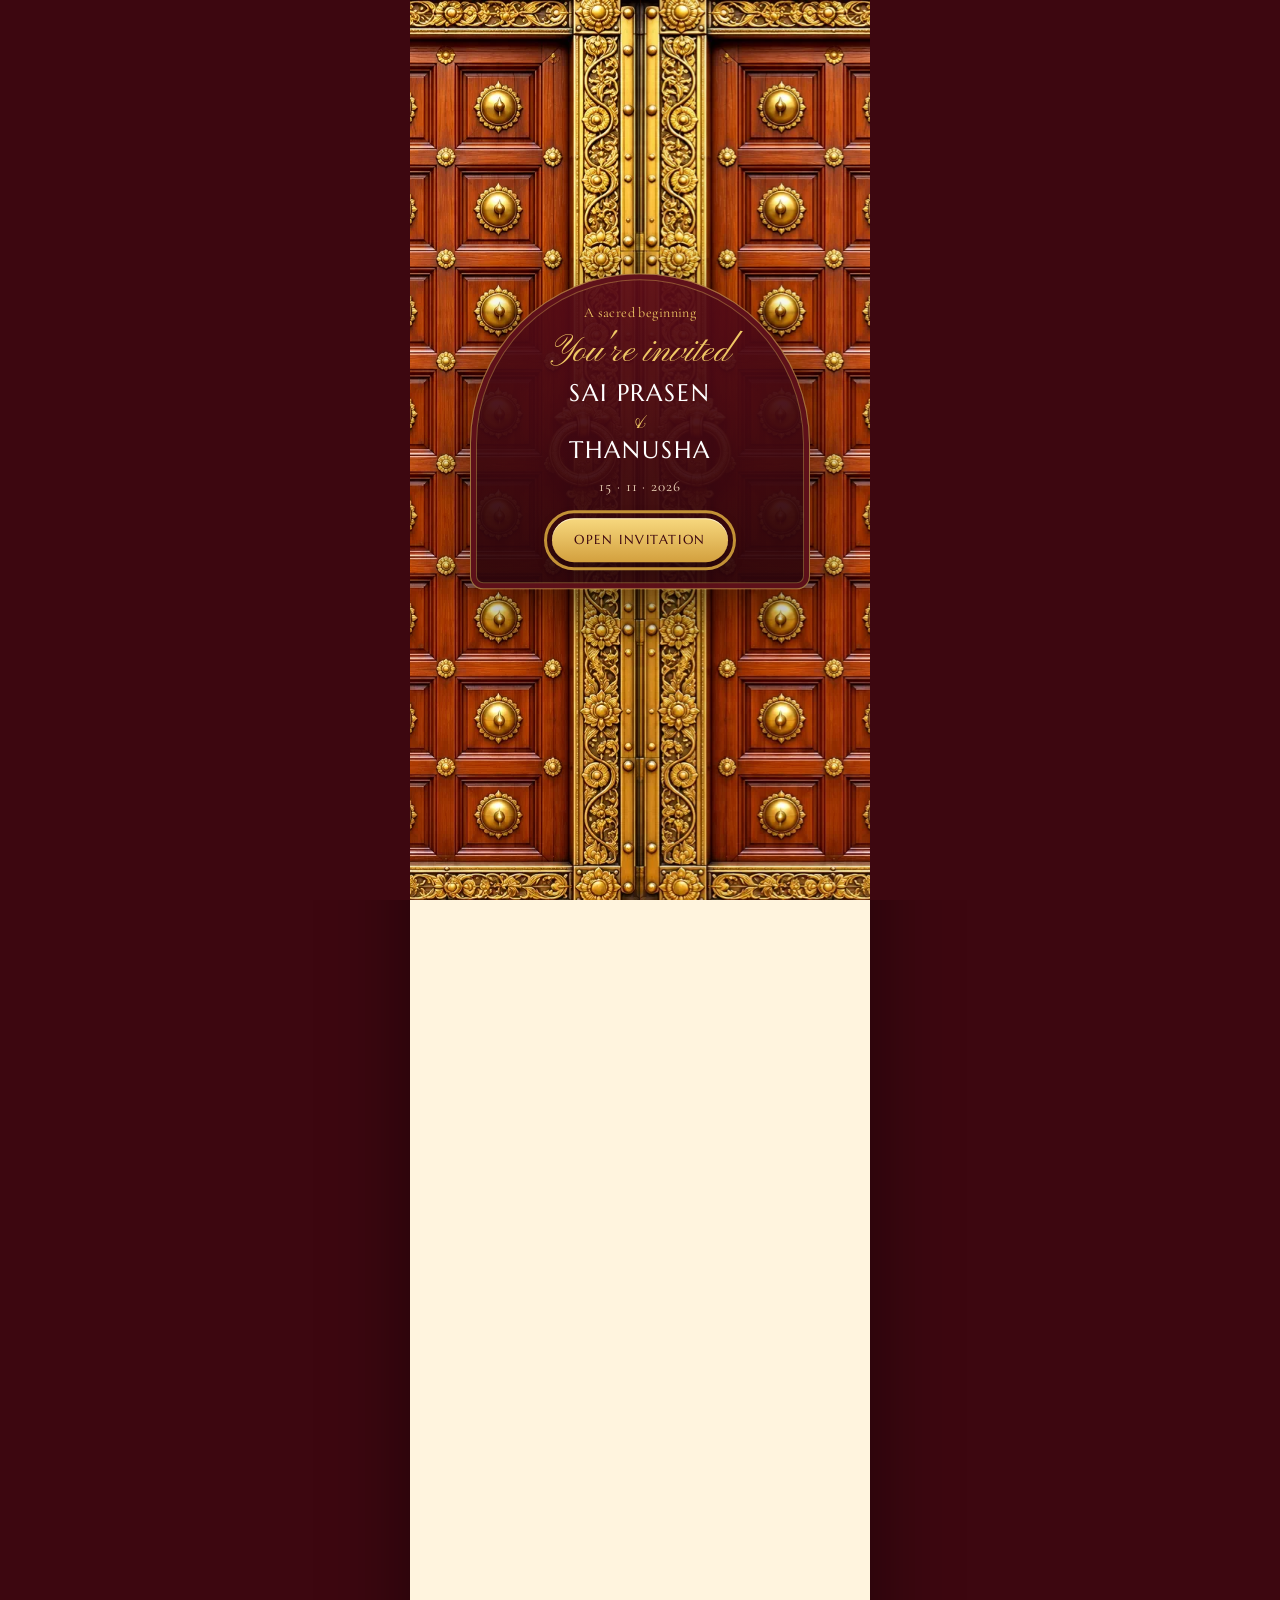
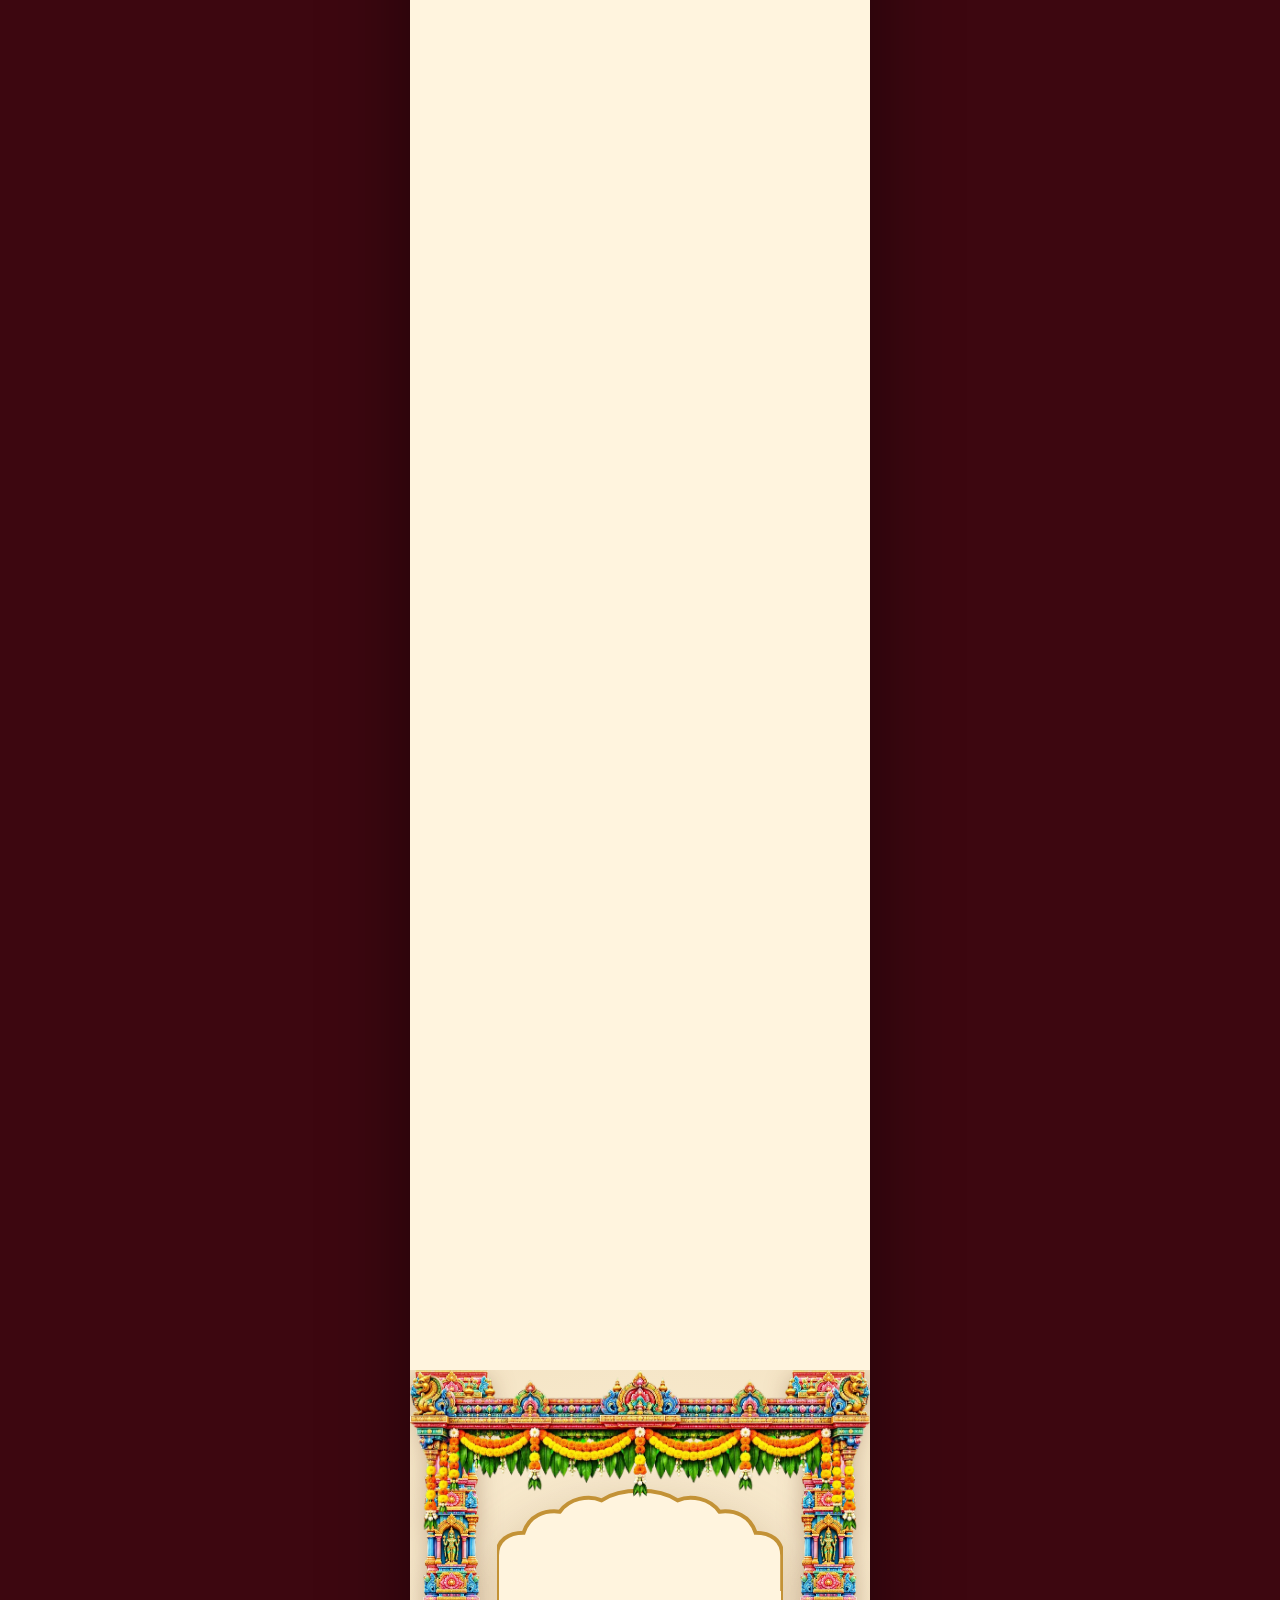
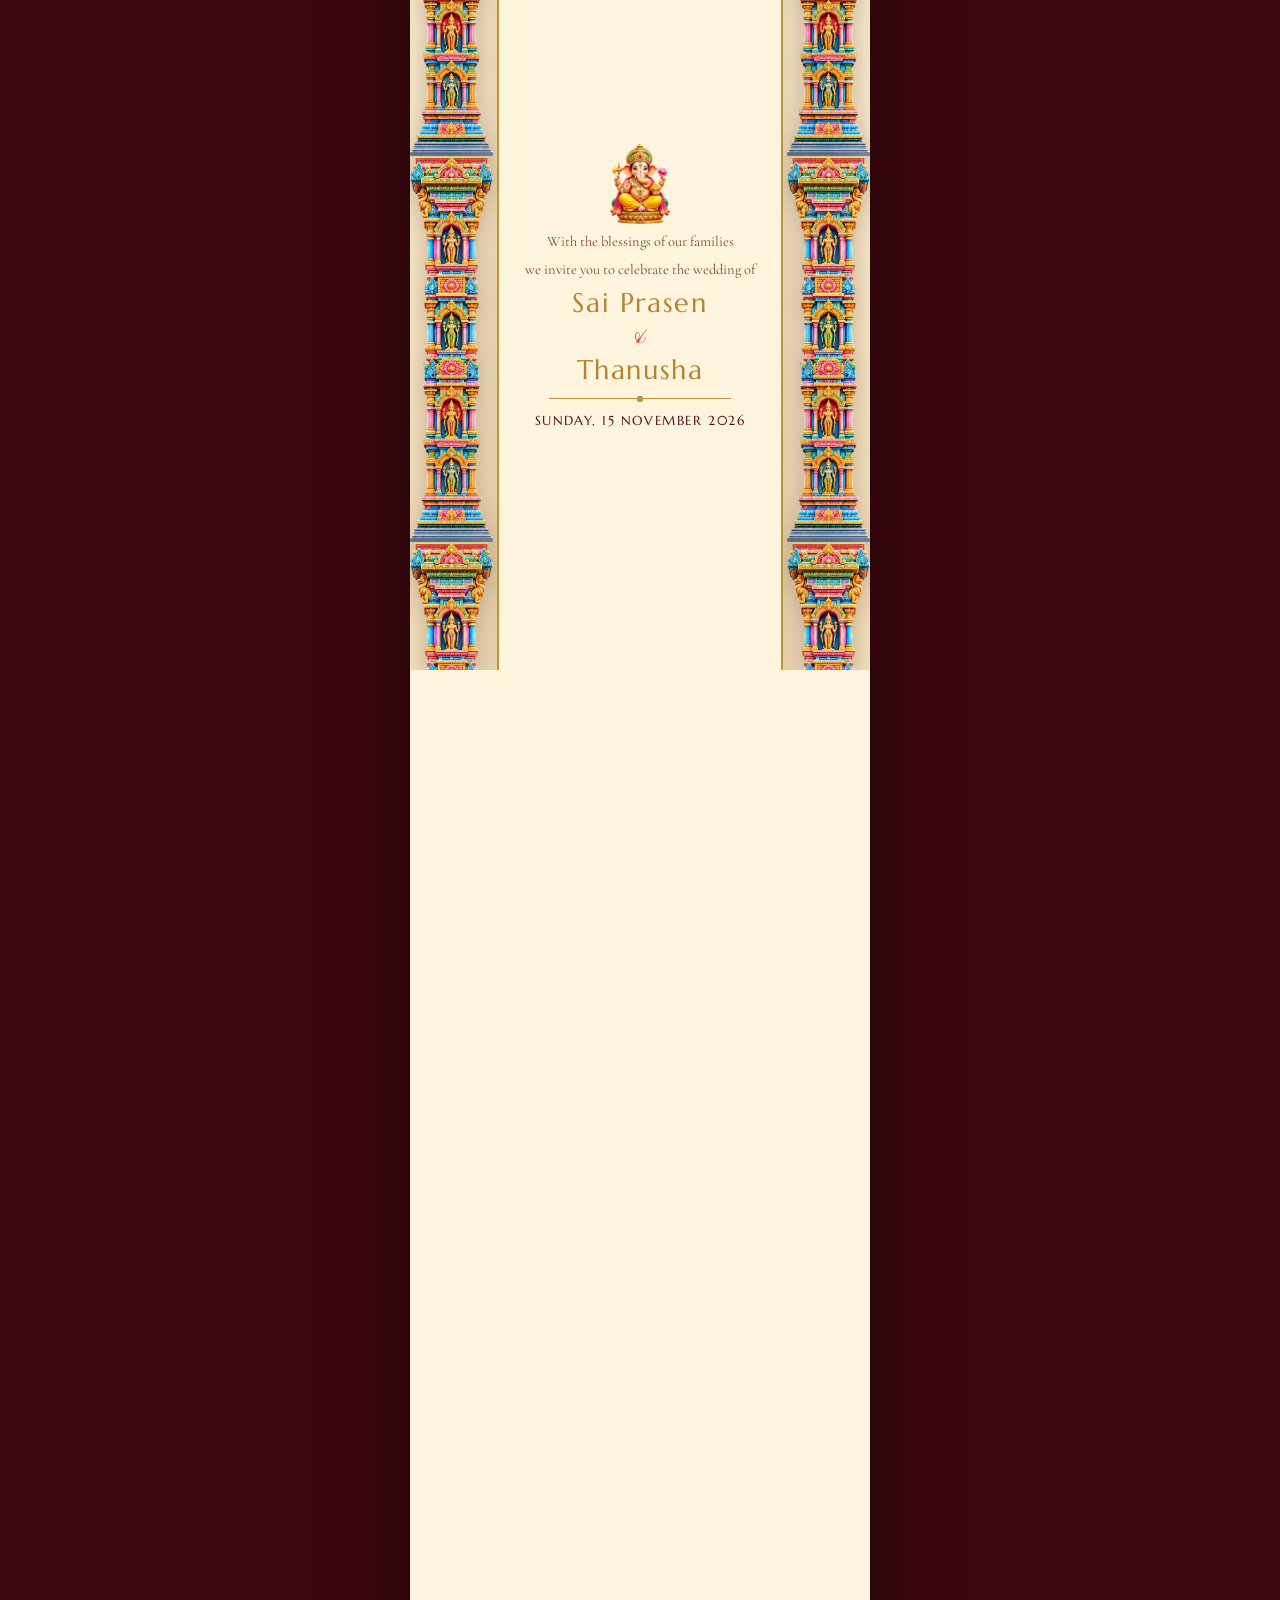
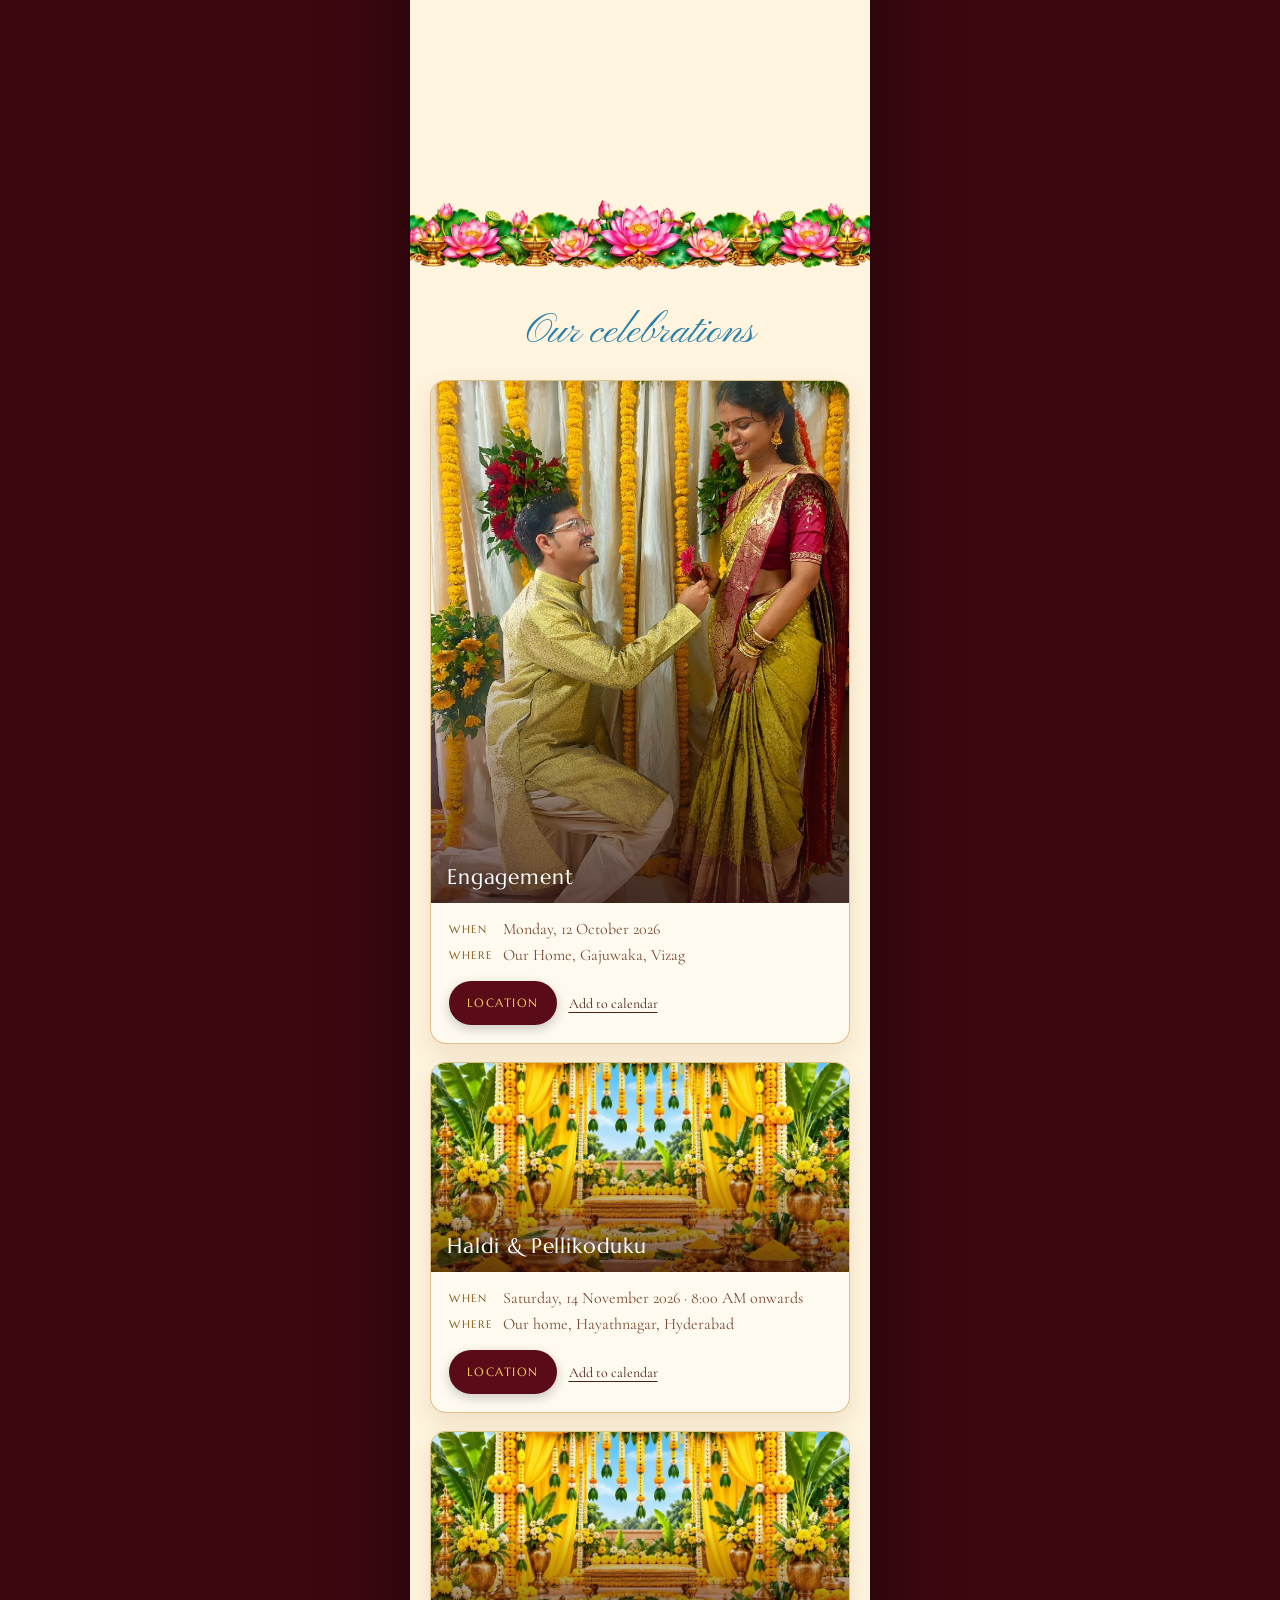
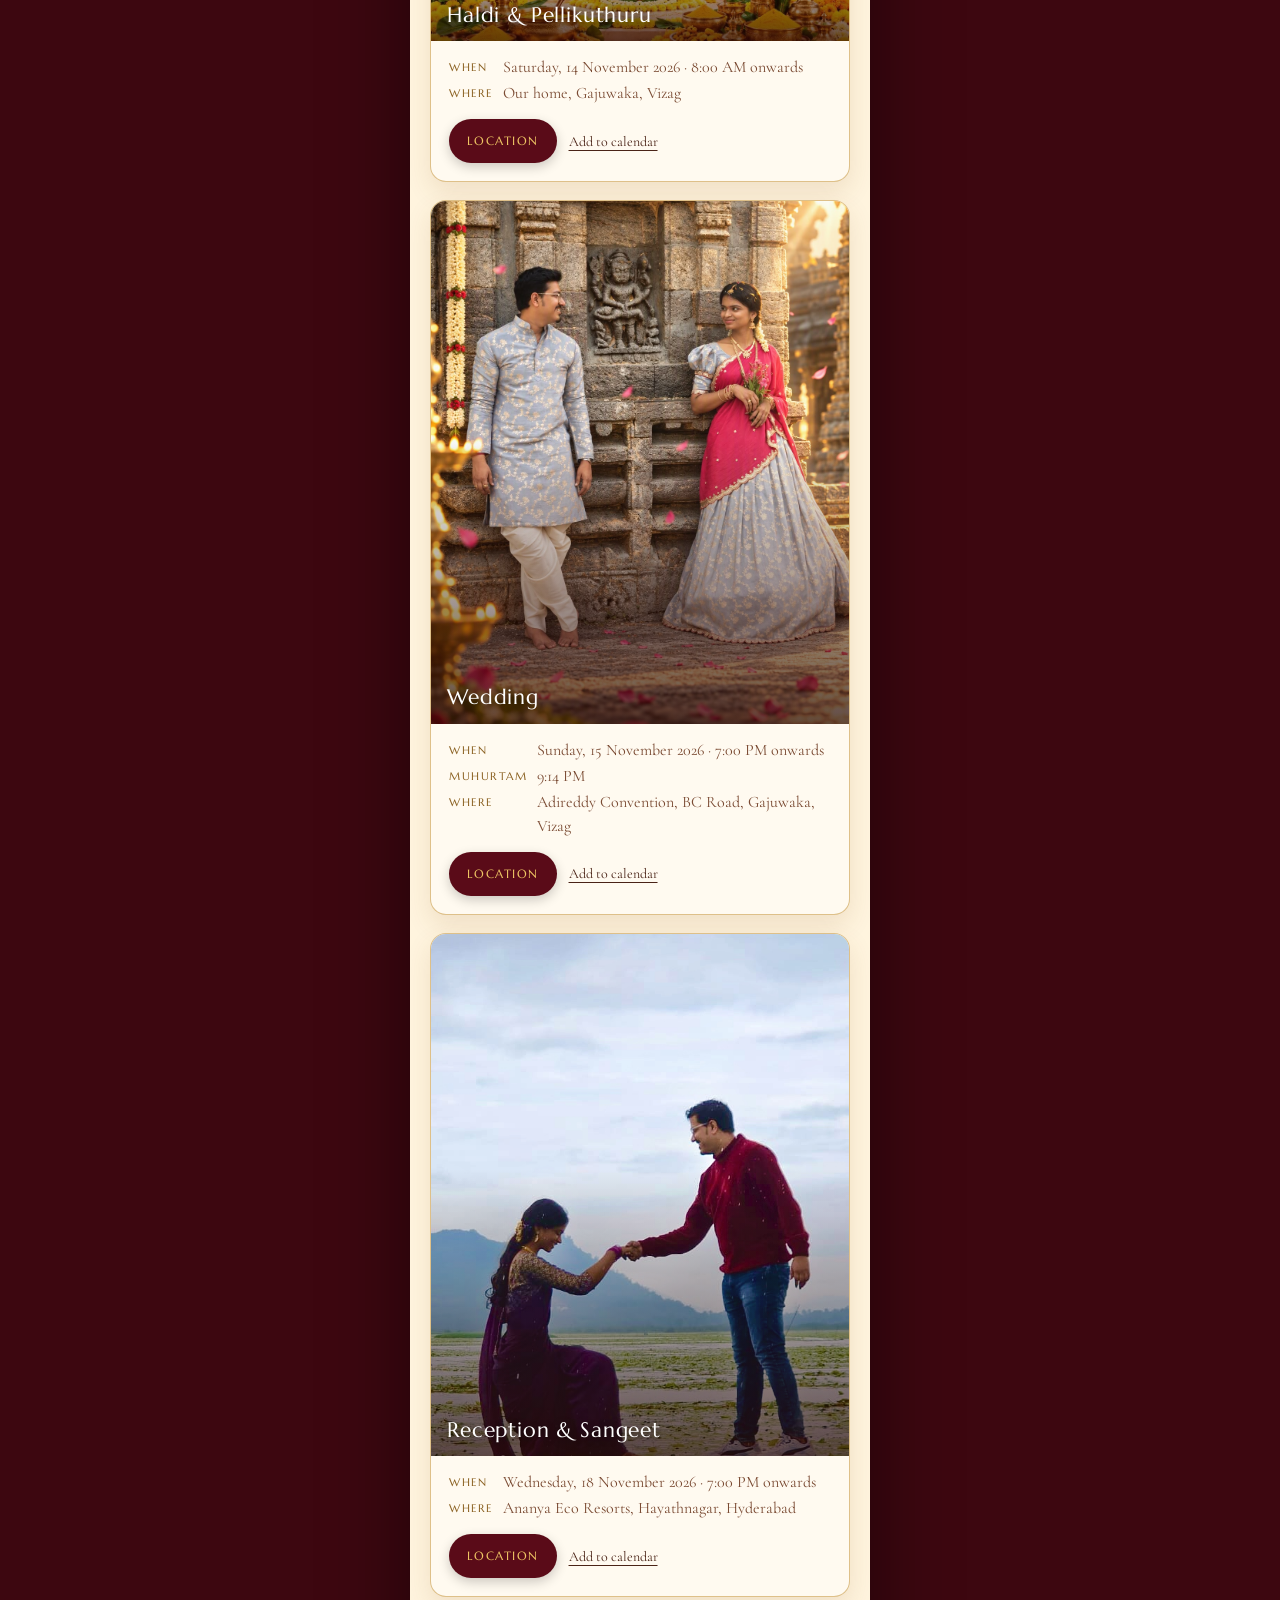
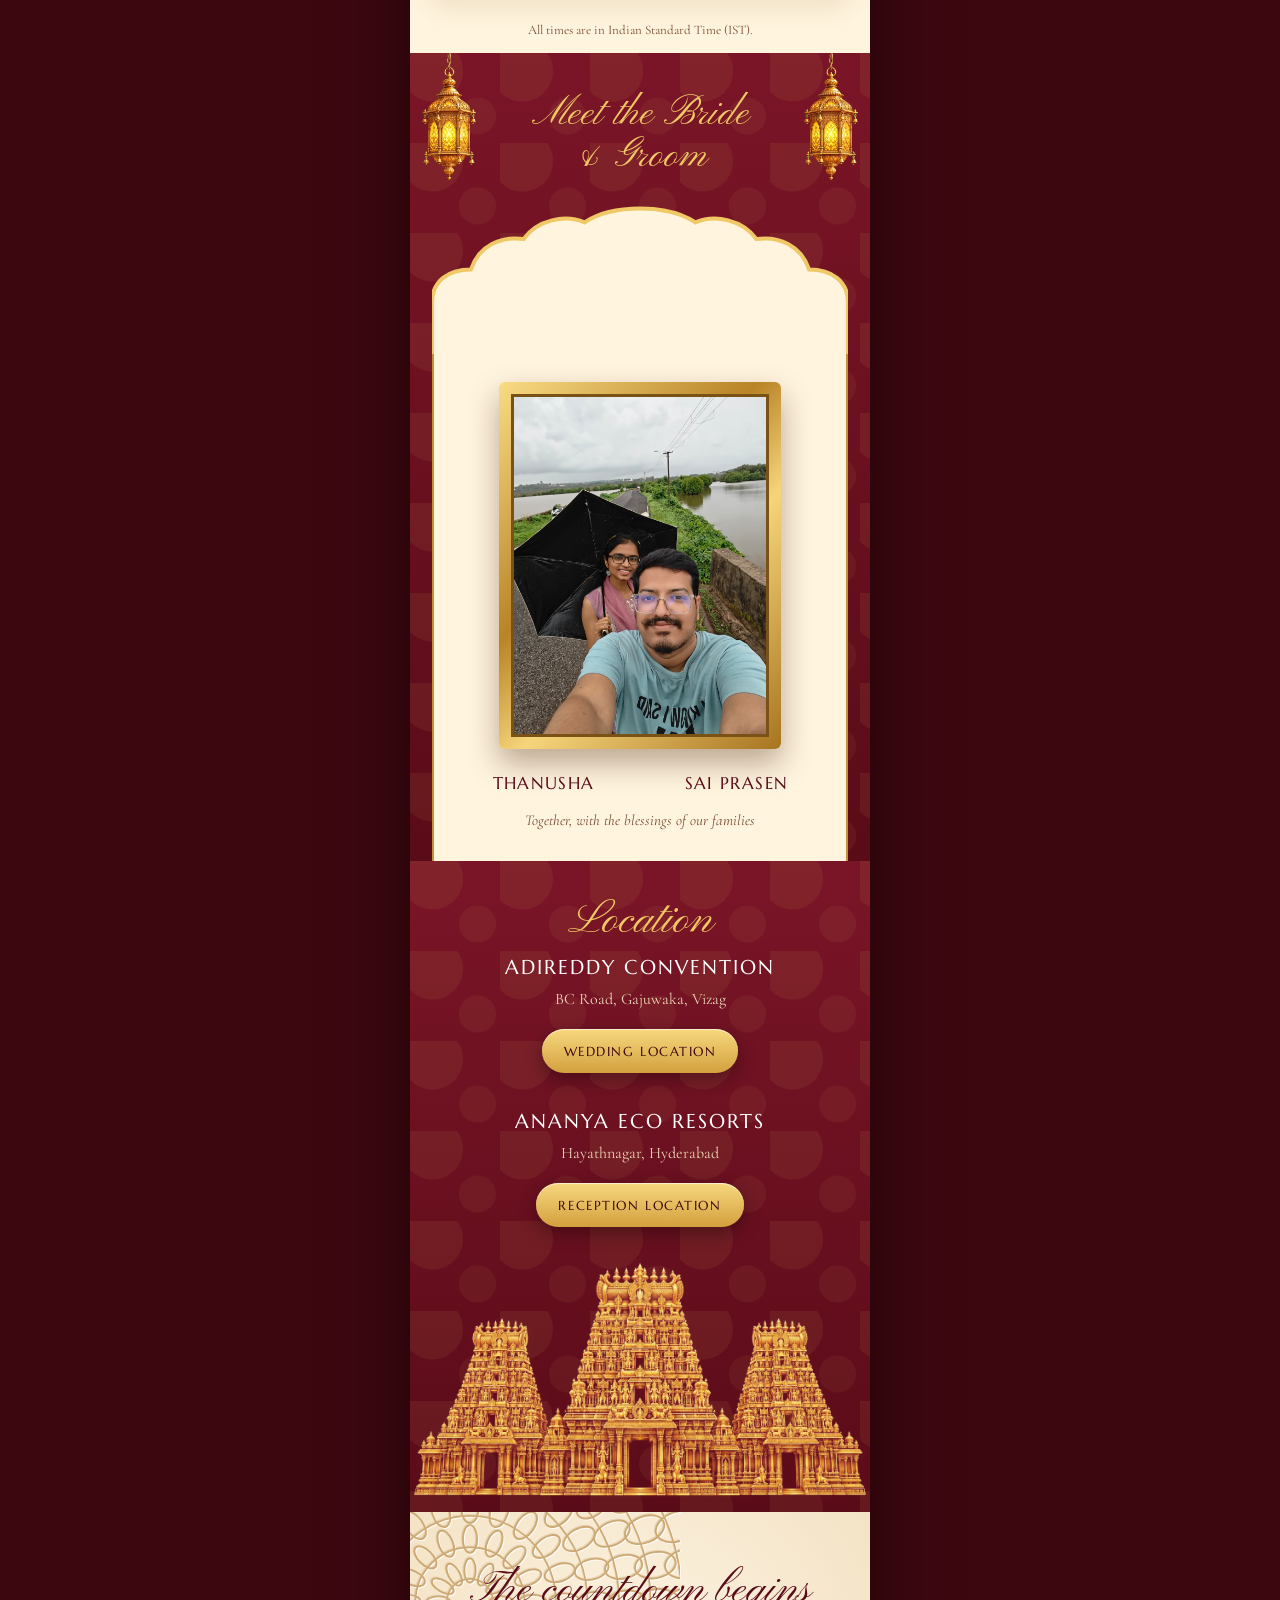
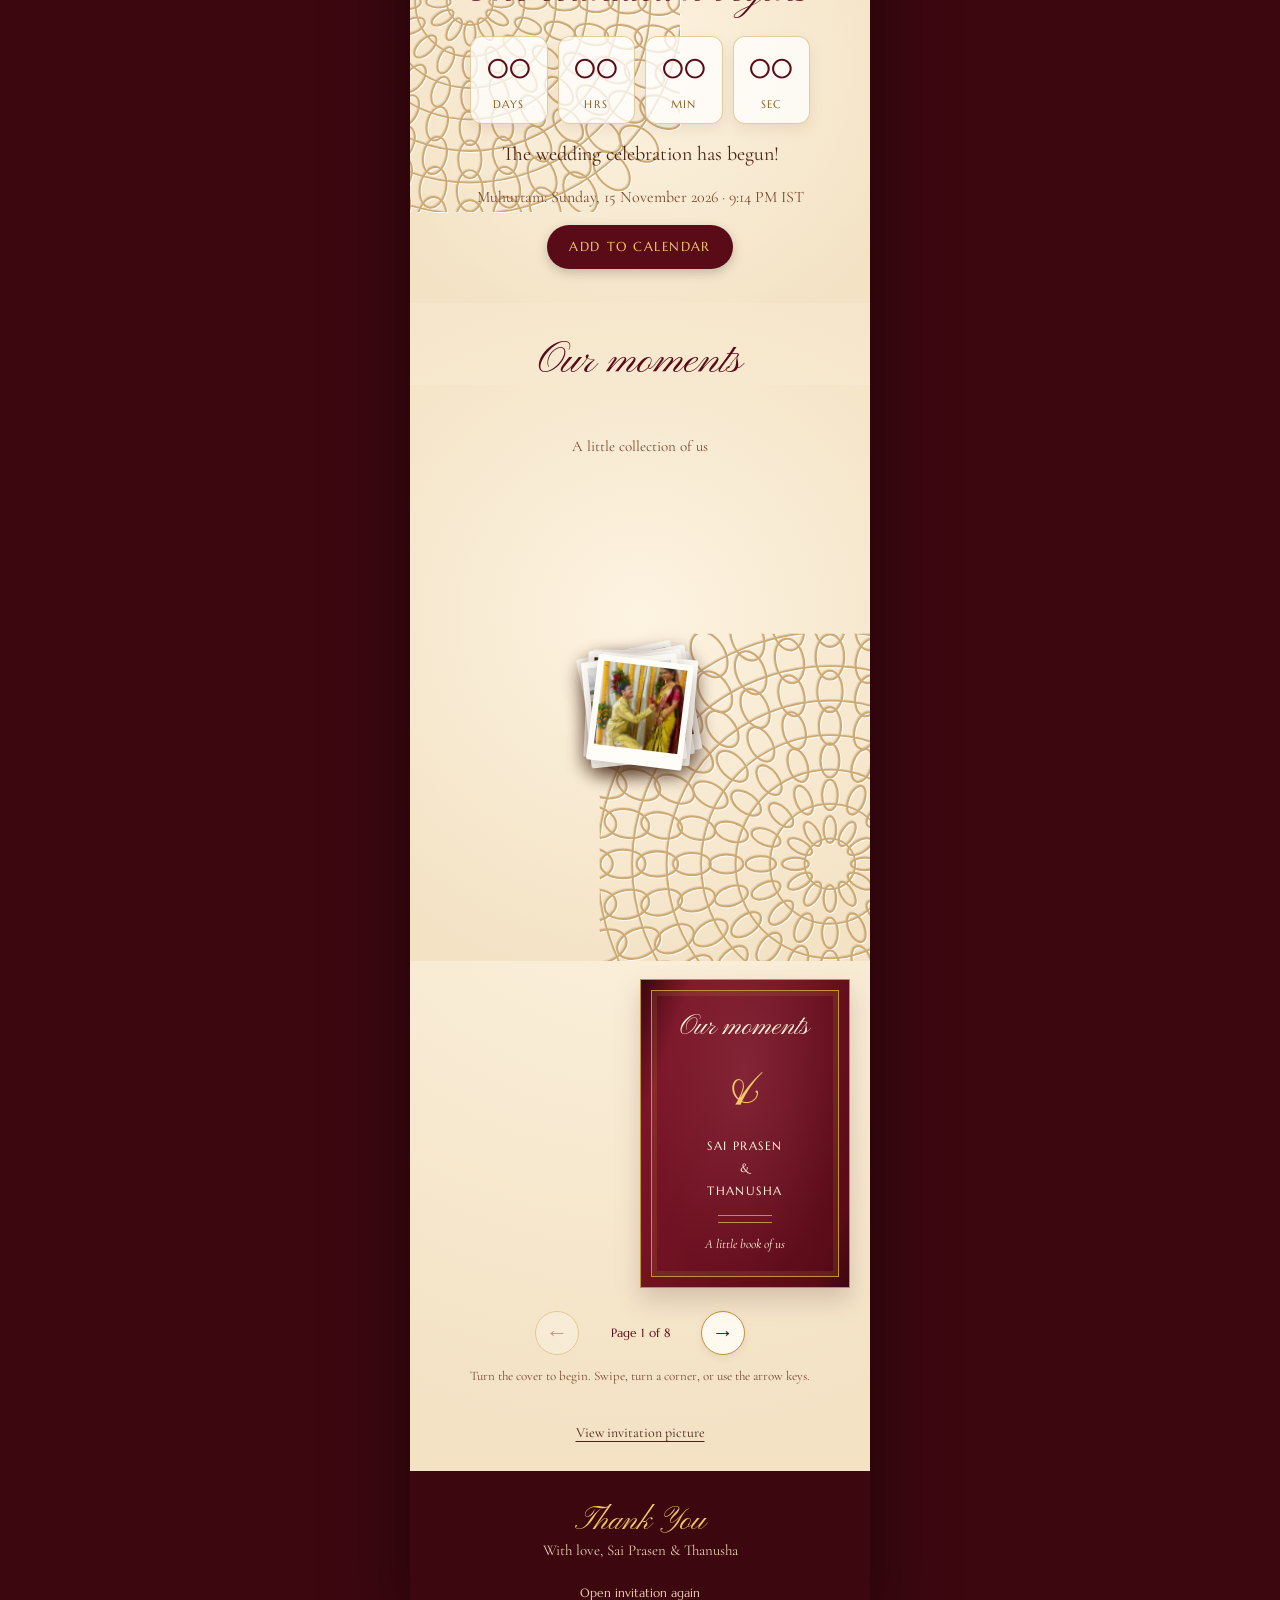
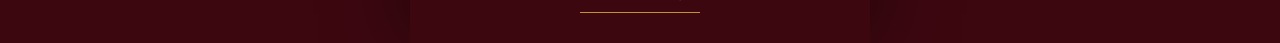
==== commit 91bcb136: "Personalize wedding invitation with photo album and updated celebrations Add five couple photos, eng" ====
--- a/wedding-invite/index.html
+++ b/wedding-invite/index.html
@@ -7,15 +7,15 @@
   <title>Sai Prasen &amp; Thanusha | Wedding Invitation</title>
   <meta name="description" content="">
   <meta name="robots" content="max-image-preview:large">
-  <link rel="icon" type="image/jpeg" href="./invite.jpeg?v=2">
+  <link rel="icon" type="image/jpeg" href="./invite.jpeg?v=3">
   <link rel="canonical" href="https://thatisaiprasen.github.io/wedding-invite/">
   <meta property="og:type" content="website">
   <meta property="og:locale" content="en_IN">
   <meta property="og:title" content="Wedding invitation">
   <meta property="og:description" content="">
   <meta property="og:url" content="https://thatisaiprasen.github.io/wedding-invite/">
-  <meta property="og:image" content="https://thatisaiprasen.github.io/wedding-invite/invite.jpeg?v=2">
-  <meta property="og:image:secure_url" content="https://thatisaiprasen.github.io/wedding-invite/invite.jpeg?v=2">
+  <meta property="og:image" content="https://thatisaiprasen.github.io/wedding-invite/invite.jpeg?v=3">
+  <meta property="og:image:secure_url" content="https://thatisaiprasen.github.io/wedding-invite/invite.jpeg?v=3">
   <meta property="og:image:type" content="image/jpeg">
   <meta property="og:image:width" content="1200">
   <meta property="og:image:height" content="1600">
@@ -23,15 +23,17 @@
   <meta name="twitter:card" content="summary_large_image">
   <meta name="twitter:title" content="Wedding invitation">
   <meta name="twitter:description" content="">
-  <meta name="twitter:image" content="https://thatisaiprasen.github.io/wedding-invite/invite.jpeg?v=2">
+  <meta name="twitter:image" content="https://thatisaiprasen.github.io/wedding-invite/invite.jpeg?v=3">
   <meta name="twitter:image:alt" content="Wedding invitation for Sai Prasen and Thanusha.">
   <link rel="preconnect" href="https://fonts.googleapis.com">
   <link rel="preconnect" href="https://fonts.gstatic.com" crossorigin>
   <link href="https://fonts.googleapis.com/css2?family=Cormorant+Garamond:ital,wght@0,400;0,500;0,600;1,400&amp;family=Marcellus&amp;family=Noto+Serif+Telugu:wght@400;600&amp;family=Pinyon+Script&amp;display=swap" rel="stylesheet">
   <link rel="preload" as="image" href="./assets/door.webp">
   <link rel="preload" as="image" href="./assets/gopuram.webp">
-  <link rel="stylesheet" href="./styles.css?v=7">
-  <script src="./invitation.js?v=8" defer></script>
+  <link rel="stylesheet" href="./styles.css?v=12">
+  <script src="./vendor/page-flip-2.0.7.browser.js" defer></script>
+  <script src="./invitation.js?v=12" defer></script>
+  <script src="./photo-album.js?v=2" defer></script>
 </head>
 <body>
   <section id="gate" role="dialog" aria-modal="true" aria-label="Invitation cover" hidden>
@@ -49,7 +51,6 @@
   </section>
   <p id="assetStatus" role="status" hidden></p>
   <p id="introStatus" role="status"></p>
-  <button class="btn btn-gold" id="skipIntro" type="button" hidden>Skip animation</button>
   <main id="app">
     <section class="scene" id="hero" aria-labelledby="coupleNames">
       <div class="stage">
@@ -90,9 +91,16 @@
     </section>
     <section id="events" aria-labelledby="eventsTitle">
       <img class="lotus-band" src="./assets/lotus.webp" alt="">
-      <div class="ev-head rv"><h2 class="script" id="eventsTitle">On the following events</h2></div>
-      <!-- Calendar entries contain only the supplied start times; no end times were provided. -->
+      <div class="ev-head rv"><h2 class="script" id="eventsTitle">Our celebrations</h2></div>
+      <!-- Calendar downloads use supplied dates/times only; no engagement time was provided. -->
       <div class="ev-list" id="evList">
+        <article class="ev rv" aria-labelledby="engagementTitle">
+          <a class="ev-art ev-photo gallery-open" href="./assets/Engagement.jpeg" style="background-image:url('./assets/Engagement.jpeg')" aria-label="Open our engagement photo"><h3 class="n" id="engagementTitle">Engagement</h3></a>
+          <div class="ev-body">
+            <dl class="ev-meta"><dt>When</dt><dd><time datetime="2026-10-12">Monday, 12 October 2026</time></dd><dt>Where</dt><dd>Our Home, Gajuwaka, Vizag</dd></dl>
+            <div class="ev-actions"><a class="btn btn-maroon" href="https://maps.app.goo.gl/8yW2M1TQjnWPdXdL8" target="_blank" rel="noopener noreferrer" aria-label="Find the engagement venue on Google Maps">Location</a><a class="calendar-link" href="./engagement.ics" download>Add to calendar</a></div>
+          </div>
+        </article>
         <article class="ev rv" aria-labelledby="haldiGroomTitle">
           <div class="ev-art" style="background-image:url('./assets/ev2.webp')"><h3 class="n" id="haldiGroomTitle">Haldi &amp; Pellikoduku</h3></div>
           <div class="ev-body">
@@ -108,43 +116,21 @@
           </div>
         </article>
         <article class="ev rv" aria-labelledby="weddingTitle">
-          <div class="ev-art" style="background-image:url('./assets/ev3.webp')"><h3 class="n" id="weddingTitle">Wedding</h3></div>
+          <a class="ev-art ev-photo gallery-open" href="./assets/Wedding.jpeg" style="background-image:url('./assets/Wedding.jpeg')" aria-label="Open our wedding portrait"><h3 class="n" id="weddingTitle">Wedding</h3></a>
           <div class="ev-body">
-            <dl class="ev-meta"><dt>When</dt><dd><time datetime="2026-11-15T21:14:00+05:30">Sunday, 15 November 2026 &middot; 9:14 PM</time></dd><dt>Where</dt><dd>Adireddy Convention, BC Road, Gajuwaka, Vizag</dd></dl>
+            <dl class="ev-meta"><dt>When</dt><dd><time datetime="2026-11-15T19:00:00+05:30">Sunday, 15 November 2026 &middot; 7:00 PM onwards</time></dd><dt>Muhurtam</dt><dd><time datetime="2026-11-15T21:14:00+05:30">9:14 PM</time></dd><dt>Where</dt><dd>Adireddy Convention, BC Road, Gajuwaka, Vizag</dd></dl>
             <div class="ev-actions"><a class="btn btn-maroon" href="https://maps.app.goo.gl/zgmC9MAUiPSCgCKFA" target="_blank" rel="noopener noreferrer" aria-label="Find the wedding venue on Google Maps">Location</a><a class="calendar-link" href="./wedding.ics" download>Add to calendar</a></div>
           </div>
         </article>
         <article class="ev rv d1" aria-labelledby="receptionTitle">
-          <div class="ev-art" style="background-image:url('./assets/ev4.webp')"><h3 class="n" id="receptionTitle">Reception &amp; Sangeet</h3></div>
+          <a class="ev-art ev-photo gallery-open" href="./assets/Reception.jpeg" style="background-image:url('./assets/Reception.jpeg')" aria-label="Open our reception portrait"><h3 class="n" id="receptionTitle">Reception &amp; Sangeet</h3></a>
           <div class="ev-body">
-            <dl class="ev-meta"><dt>When</dt><dd><time datetime="2026-11-18T19:00:00+05:30">Wednesday, 18 November 2026 &middot; 7:00 PM onwards</time></dd><dt>Where</dt><dd>Ananya Ecc Resorts, Hayathnagar, Hyderabad</dd></dl>
+            <dl class="ev-meta"><dt>When</dt><dd><time datetime="2026-11-18T19:00:00+05:30">Wednesday, 18 November 2026 &middot; 7:00 PM onwards</time></dd><dt>Where</dt><dd>Ananya Eco Resorts, Hayathnagar, Hyderabad</dd></dl>
             <div class="ev-actions"><a class="btn btn-maroon" href="https://maps.app.goo.gl/f31ur6AessFnyoKE6" target="_blank" rel="noopener noreferrer" aria-label="Find the reception and sangeet venue on Google Maps">Location</a><a class="calendar-link" href="./reception-sangeet.ics" download>Add to calendar</a></div>
           </div>
         </article>
       </div>
       <p class="timezone-note">All times are in Indian Standard Time (IST).</p>
-      <svg class="cloud-edge" viewBox="0 0 400 70" aria-hidden="true"><rect width="400" height="70" fill="#7cc4f2"/><path d="M0,0 H400 V20 C380,44 350,40 336,30 C318,50 282,48 270,32 C250,52 214,50 204,30 C186,48 150,48 140,30 C120,50 86,46 76,28 C58,46 22,44 0,26 Z" fill="#fff4de"/></svg>
-    </section>
-    <section class="scene" id="story" aria-label="A sacred beginning" tabindex="-1">
-      <div class="stage">
-        <div class="world" id="world">
-          <div class="w-sky"></div><div class="w-floor"></div>
-          <div class="layer s-cloud" style="left:-10%;top:4%;width:48%"><img src="./assets/cloud.webp" alt=""></div>
-          <div class="layer s-cloud flip" style="right:-12%;top:10%;width:44%"><img src="./assets/cloud.webp" alt=""></div>
-          <div class="layer s-cloud" style="left:32%;top:1%;width:28%"><img src="./assets/cloud.webp" alt=""></div>
-          <div class="layer s-back" style="left:-8%;top:31.5%;width:42%"><img src="./assets/sside.webp" alt=""></div>
-          <div class="layer s-back flip" style="right:-8%;top:31.5%;width:42%"><img src="./assets/sside.webp" alt=""></div>
-          <div class="layer" id="sMain" style="left:14%;top:19.5%;width:72%"><img src="./assets/sgopuram.webp" alt=""></div>
-          <div class="layer" id="sMandapam" style="left:-26%;top:46.5%;width:152%"><img src="./assets/mandapam.webp" alt=""></div>
-          <div class="layer" id="sCouple" style="left:29%;top:52.5%;width:42%"><img src="./assets/scouple.webp" alt=""></div>
-          <div class="layer" id="leafL" style="left:-14%;top:55%;width:40%"><img src="./assets/banana.webp" alt=""></div>
-          <div class="layer flip" id="leafR" style="right:-14%;top:55%;width:40%"><img src="./assets/banana.webp" alt=""></div>
-          <div class="layer" id="sLotus" style="left:-45%;width:190%;bottom:0"><img src="./assets/lotus.webp" alt=""></div>
-        </div>
-        <div class="st-cap one" id="cap1"><div class="pnl"><h2 class="script">Two families,</h2><p>A sacred beginning</p></div></div>
-        <div class="st-cap two" id="cap2"><div class="pnl"><h2 class="script">Muhurtham</h2><p>9:14 PM &middot; Sunday, 15 November 2026</p></div></div>
-        <div id="petals" aria-hidden="true"></div>
-      </div>
     </section>
     <section id="couple" class="maroon" aria-labelledby="meetTitle">
       <div class="lantern l"><img src="./assets/lantern.webp" alt=""></div><div class="lantern r"><img src="./assets/lantern.webp" alt=""></div>
@@ -152,7 +138,7 @@
       <div class="m-arch">
         <svg class="arch-top" viewBox="0 0 300 110" preserveAspectRatio="none" aria-hidden="true"><path d="M0,110 L0,72 C0,56 12,48 28,48 C34,30 50,24 66,26 C76,12 96,8 110,14 C122,6 136,4 150,4 C164,4 178,6 190,14 C204,8 224,12 234,26 C250,24 266,30 272,48 C288,48 300,56 300,72 L300,110 Z" fill="#fff4de"/><path d="M0,110 L0,72 C0,56 12,48 28,48 C34,30 50,24 66,26 C76,12 96,8 110,14 C122,6 136,4 150,4 C164,4 178,6 190,14 C204,8 224,12 234,26 C250,24 266,30 272,48 C288,48 300,56 300,72 L300,110" fill="none" stroke="#f0c865" stroke-width="4" vector-effect="non-scaling-stroke"/></svg>
         <div class="arch-body">
-          <div class="gframe" id="frame"><a href="./invite.jpeg" class="gallery-open" aria-label="Open the full invitation picture"><img src="./invite.jpeg" width="1200" height="1600" loading="lazy" alt="Sai Prasen and Thanusha's wedding invitation"></a></div>
+          <div class="gframe" id="frame"><a href="./assets/couple-image.jpeg" class="gallery-open" aria-label="Open our couple photo"><img src="./assets/couple-image.jpeg" width="961" height="1280" loading="lazy" alt="Sai Prasen and Thanusha together under an umbrella."></a></div>
           <div class="duo"><p class="caps">Thanusha</p><p class="caps">Sai Prasen</p></div>
           <p class="m-sub">Together, with the blessings of our families</p>
         </div>
@@ -163,39 +149,45 @@
       <p class="v-name rv d1">Adireddy Convention</p>
       <p class="v-addr rv d1">BC Road, Gajuwaka, Vizag</p>
       <a class="btn btn-gold rv d2" href="https://maps.app.goo.gl/zgmC9MAUiPSCgCKFA" target="_blank" rel="noopener noreferrer">Wedding location</a>
-      <p class="v-name rv venue-reception">Ananya Ecc Resorts</p>
+      <p class="v-name rv venue-reception">Ananya Eco Resorts</p>
       <p class="v-addr rv d1">Hayathnagar, Hyderabad</p>
       <a class="btn btn-gold rv d2" href="https://maps.app.goo.gl/f31ur6AessFnyoKE6" target="_blank" rel="noopener noreferrer">Reception location</a>
       <img class="venue-gold" id="vGold" src="./assets/vgold.webp" alt="">
-    </section>
-    <section class="scene" id="rsvp" aria-labelledby="joinTitle">
-      <div class="stage">
-        <div class="bells" id="bells" aria-hidden="true"></div>
-        <div class="arch-win">
-          <svg class="arch-top" viewBox="0 0 300 110" preserveAspectRatio="none" aria-hidden="true"><path d="M0,110 L0,72 C0,56 12,48 28,48 C34,30 50,24 66,26 C76,12 96,8 110,14 C122,6 136,4 150,4 C164,4 178,6 190,14 C204,8 224,12 234,26 C250,24 266,30 272,48 C288,48 300,56 300,72 L300,110 Z" fill="#fff4de"/><path d="M0,110 L0,72 C0,56 12,48 28,48 C34,30 50,24 66,26 C76,12 96,8 110,14 C122,6 136,4 150,4 C164,4 178,6 190,14 C204,8 224,12 234,26 C250,24 266,30 272,48 C288,48 300,56 300,72 L300,110" fill="none" stroke="#f0c865" stroke-width="4" vector-effect="non-scaling-stroke"/></svg>
-          <div class="arch-body"></div>
-        </div>
-        <div class="rs-copy"><h2 class="r-ln script" id="joinTitle">Will you join us?</h2><p class="r-ln">Your presence and blessings will make our celebrations complete.</p></div>
-        <div class="valance"></div>
-        <div class="curtain l" id="curL"><div class="body"></div><div class="fr"></div></div>
-        <div class="curtain r" id="curR"><div class="body"></div><div class="fr"></div></div>
-      </div>
     </section>
     <section id="count" class="paper" aria-labelledby="countTitle">
       <div class="emb" style="width:420px;left:-150px;top:-120px" aria-hidden="true"></div>
       <h2 class="script rv" id="countTitle">The countdown begins</h2>
       <div class="cd" id="cd" data-target="2026-11-15T21:14:00+05:30" hidden><div><b data-unit="days">00</b><span>Days</span></div><div><b data-unit="hours">00</b><span>Hrs</span></div><div><b data-unit="minutes">00</b><span>Min</span></div><div><b data-unit="seconds">00</b><span>Sec</span></div></div>
       <p id="countStatus" role="status"></p>
-      <p class="cd-date">Sunday, 15 November 2026 &middot; 9:14 PM IST</p>
+      <p class="cd-date">Muhurtam: Sunday, 15 November 2026 &middot; 9:14 PM IST</p>
       <a class="btn btn-maroon" id="calBtn" href="./wedding.ics" download>Add to calendar</a>
     </section>
-    <section id="magic" class="paper" tabindex="0" role="region" aria-label="Invitation photo animation">
-      <div class="emb" style="width:460px;right:-190px;bottom:-140px" aria-hidden="true"></div>
-      <div class="mg-hint" id="mgHint"><h2 class="script">Our invitation</h2><p>Our celebrations, in a picture</p><span class="tap">Tap to animate</span></div>
-      <a class="photo-fallback gallery-open" href="./invite.jpeg">View invitation picture</a>
+    <section id="photos" class="paper" aria-labelledby="photosTitle">
+      <h2 class="script photos-title" id="photosTitle">Our moments</h2>
+      <div id="magic" class="paper" aria-hidden="true">
+        <div class="emb" style="width:460px;right:-190px;bottom:-140px" aria-hidden="true"></div>
+        <div class="mg-hint" id="mgHint"><p>A little collection of us</p></div>
+      </div>
+      <p class="album-error" id="albumError" role="status" hidden></p>
+      <div class="album-shell" id="albumShell" hidden>
+        <div class="album-stage" id="albumStage"></div>
+        <div class="album-controls" aria-label="Photo album navigation">
+          <button class="album-arrow" id="albumPrev" type="button" aria-label="Previous album page" aria-controls="photoBook" disabled>&larr;</button>
+          <p id="albumPage" role="status" aria-live="polite" aria-atomic="true"></p>
+          <button class="album-arrow" id="albumNext" type="button" aria-label="Next album page" aria-controls="photoBook" disabled>&rarr;</button>
+        </div>
+        <p class="album-hint" id="albumHint">Turn the cover to begin. Swipe, turn a corner, or use the arrow keys.</p>
+      </div>
+      <div class="photo-grid" id="photoGallery">
+        <a class="gallery-open" href="./assets/couple-image-2.jpeg" aria-label="Open our cafe photo"><img src="./assets/couple-image-2.jpeg" width="1280" height="960" loading="lazy" alt="Sai Prasen and Thanusha smiling across a cafe table."></a>
+        <a class="gallery-open" href="./assets/couple-image.jpeg" aria-label="Open our outdoor couple photo"><img src="./assets/couple-image.jpeg" width="961" height="1280" loading="lazy" alt="Sai Prasen and Thanusha together under an umbrella."></a>
+        <a class="gallery-open" href="./assets/Engagement.jpeg" aria-label="Open our engagement photo"><img src="./assets/Engagement.jpeg" width="699" height="1017" loading="lazy" alt="Sai Prasen and Thanusha celebrating their engagement."></a>
+        <a class="gallery-open" href="./assets/Wedding.jpeg" aria-label="Open our wedding portrait"><img src="./assets/Wedding.jpeg" width="1086" height="1448" loading="lazy" alt="Sai Prasen and Thanusha in traditional outfits beside a temple."></a>
+        <a class="gallery-open" href="./assets/Reception.jpeg" aria-label="Open our reception portrait"><img src="./assets/Reception.jpeg" width="597" height="1280" loading="lazy" alt="Sai Prasen and Thanusha holding hands beside the water."></a>
+      </div>
+      <a class="invitation-picture gallery-open" href="./invite.jpeg">View invitation picture</a>
     </section>
     <footer><p class="script">Thank You</p><p>With love, Sai Prasen &amp; Thanusha</p><button class="replay" type="button" hidden>Open invitation again</button></footer>
-    <p class="powered">Design by <a href="https://afterfxtemplates.com" target="_blank" rel="noopener noreferrer">AfterFX Templates</a></p>
   </main>
   <dialog class="photo-viewer" aria-label="Full invitation picture">
     <button class="close-viewer" type="button" aria-label="Close invitation picture">Close &times;</button>
--- a/wedding-invite/styles.css
+++ b/wedding-invite/styles.css
@@ -86,10 +86,12 @@
 
 #events { position: relative; background: var(--cream); }
 .lotus-band { width: 100%; height: auto; padding: 14px 0 4px; }
-.ev-head { text-align: center; padding: 6px 20px 8px; }.ev-head .script { font-size: 42px; color: var(--teal); }
+.ev-head { text-align: center; padding: 36px 20px 8px; }.ev-head .script { font-size: 42px; color: var(--teal); }
 .ev-list { display: grid; gap: 18px; padding: 18px 20px 24px; }
 .ev { background: #fffaf0; border: 1px solid #c392368c; border-radius: 16px; overflow: hidden; box-shadow: 0 10px 26px #7846141f; }
 .ev-art { position: relative; aspect-ratio: 16 / 8; background: linear-gradient(135deg, var(--maroon-2), var(--maroon)) center / cover no-repeat; }
+.ev-photo { display: block; aspect-ratio: 4 / 5; background-position: center 35%; text-decoration: none; }
+.ev-photo:focus-visible { outline-offset: -6px; }
 .ev-art::after { content: ""; position: absolute; inset: 0; background: linear-gradient(transparent 45%, #280804b8); }
 .ev-art .n { position: absolute; left: 16px; right: 16px; bottom: 10px; z-index: 1; font-family: var(--f-names); font-size: 21px; letter-spacing: .04em; color: #fff; text-shadow: 0 2px 8px #0006; }
 .ev-body { padding: 14px 18px 18px; display: grid; gap: 4px; }
@@ -99,19 +101,6 @@
 .ev-body .btn { padding: 10px 18px; font-size: 12px; }
 .calendar-link { font-size: 14px; padding: 10px 0; }
 .timezone-note { text-align: center; font-size: 13px; color: var(--ink-soft); padding: 0 20px 12px; }
-.cloud-edge { display: block; width: 100%; height: auto; margin-bottom: -2px; }
-
-#story { background: #bfe6fb; }
-.world { position: absolute; left: 0; right: 0; top: 0; height: 200%; will-change: transform; }
-.w-sky { position: absolute; left: 0; right: 0; top: 0; height: 47%; background: linear-gradient(#7cc4f2, #b7e2fb 60%, #e3f4fd); }
-.w-floor { position: absolute; left: 0; right: 0; top: 44%; bottom: 0; background: #e8c68d url("./assets/floor.webp") center top / cover no-repeat; }
-.w-floor::before { content: ""; position: absolute; left: 0; right: 0; top: 0; height: 60px; background: linear-gradient(#e3f4fd, #e3f4fd00); }
-.st-cap { position: absolute; left: 0; right: 0; top: 12%; z-index: 8; text-align: center; padding-inline: 20px; color: var(--maroon); pointer-events: none; opacity: 0; }
-.st-cap .pnl { display: inline-block; max-width: 100%; padding: 12px 26px 14px; border-radius: 120px 120px 18px 18px; background: #fff4deeb; border: 1px solid #c3923699; box-shadow: 0 10px 30px #5a280a2e; }
-.st-cap .script { font-size: 38px; }.st-cap p { margin-top: 6px; font-family: var(--f-names); letter-spacing: .14em; text-transform: uppercase; font-size: 12.5px; }
-.st-cap.two { top: auto; bottom: 7%; }
-.petal { position: absolute; top: -30px; width: 12px; height: 16px; border-radius: 70% 0 70% 0; opacity: .9; z-index: 7; animation: fall linear infinite; }
-@keyframes fall { from { transform: translate(0, -20px) rotate(0); } to { transform: translate(40px, 115vh) rotate(540deg); } }
 
 .maroon { position: relative; color: var(--cream); background: radial-gradient(circle at 25% 20%, #f0c86512 0 30px, transparent 31px) 0 0 / 90px 90px, radial-gradient(circle at 75% 70%, #f0c8650f 0 18px, transparent 19px) 0 0 / 90px 90px, linear-gradient(var(--maroon-2), var(--maroon)); }
 #couple { padding: 40px 0 0; overflow: hidden; }
@@ -133,20 +122,6 @@
 #venue .btn { margin-top: 18px; }.v-name.venue-reception { margin-top: 34px; }
 .venue-gold { width: 100%; height: auto; margin-top: 26px; mix-blend-mode: screen; }
 
-#rsvp .stage { background: linear-gradient(var(--maroon), var(--maroon-3)); }
-#rsvp .arch-win { top: 12%; left: 7%; right: 7%; bottom: 5%; }
-.bells { position: absolute; top: 22px; left: 0; right: 0; display: flex; justify-content: space-around; z-index: 4; padding-inline: 8%; }
-.bells svg { width: 22px; transform-origin: 50% 0; animation: swing 3.2s ease-in-out infinite; }.bells svg:nth-child(even) { animation-delay: -1.6s; }
-.rs-copy { position: absolute; left: 7%; right: 7%; top: 12%; bottom: 5%; display: flex; flex-direction: column; align-items: center; justify-content: center; gap: 10px; text-align: center; padding: 60px 22px 18px; color: var(--ink); overflow: auto; }
-.rs-copy .script { font-size: clamp(40px, 12vw, 52px); color: var(--maroon); }.rs-copy p { max-width: 30ch; font-size: 16px; color: var(--ink-soft); }
-.curtain { position: absolute; top: 0; bottom: 0; width: 51%; z-index: 5; display: flex; flex-direction: column; filter: drop-shadow(0 0 16px #0009); will-change: transform; }
-.curtain .body { flex: 1; background: #6a0f1d url("./assets/curtain.webp") no-repeat; background-size: 245.45% 149.33%; }
-.curtain .fr { aspect-ratio: 440 / 114; background: url("./assets/curtain.webp") no-repeat; background-size: 245.45% 586.8%; }
-.curtain.l { left: 0; }.curtain.r { right: 0; }
-.curtain.l .body { background-position: 15.6% 50.7%; }.curtain.r .body { background-position: 84.4% 50.7%; }
-.curtain.l .fr { background-position: 15.6% 100%; }.curtain.r .fr { background-position: 84.4% 100%; }
-.valance { position: absolute; left: 0; right: 0; top: 0; z-index: 6; aspect-ratio: 1080 / 112; background: url("./assets/curtain.webp") 0 0 / 100% 597.3% no-repeat; }
-
 .paper { position: relative; overflow: hidden; background: radial-gradient(circle at 50% 40%, #fdf3e1, #f3e2c4 90%); }
 .paper .emb { position: absolute; pointer-events: none; opacity: .9; filter: drop-shadow(1.5px 1.5px 0 #ffffffe6) drop-shadow(-1px -1px 0 #9669322e); }
 #count { padding: 56px 20px 34px; text-align: center; }
@@ -158,15 +133,44 @@
 .cd-date { position: relative; margin-top: 16px; color: var(--ink-soft); font-size: 16px; }
 #countStatus { position: relative; font-size: 20px; margin-top: 15px; }#countStatus:empty { display: none; }
 #calBtn { position: relative; margin-top: 16px; }
-#magic { height: 78vh; height: 78svh; min-height: 520px; cursor: pointer; touch-action: manipulation; -webkit-tap-highlight-color: transparent; }
+.photos-title { text-align: center; padding: 36px 20px 0; font-size: 44px; color: var(--maroon); }
+#magic { height: 64vh; height: 64svh; min-height: 520px; contain: paint; }
 .mg-hint { position: absolute; left: 0; right: 0; top: 8%; text-align: center; z-index: 3; pointer-events: none; padding-inline: 20px; transition: opacity .4s; }
-.mg-hint .script { font-size: 42px; color: var(--maroon); }.mg-hint p { font-size: 15px; color: var(--ink-soft); margin-top: 4px; }
-.mg-hint .tap { display: inline-flex; align-items: center; gap: 6px; margin-top: 10px; font-family: var(--f-names); font-size: 11px; letter-spacing: .2em; text-transform: uppercase; color: var(--gold-3); }
+.mg-hint p { font-size: 15px; color: var(--ink-soft); margin-top: 4px; }
 .pc { position: absolute; left: 0; top: 0; width: 96px; padding: 6px 6px 16px; background: #fffdf8; box-shadow: 0 8px 20px #3c1e0a47; border-radius: 2px; will-change: transform; pointer-events: none; }
-.pc .ph { aspect-ratio: 1; background: #e9d3a8 url("./invite.jpeg") center / cover no-repeat; }
-.photo-fallback { position: absolute; left: 50%; bottom: 28px; transform: translateX(-50%); white-space: nowrap; padding: 12px; font-size: 14px; z-index: 4; }
+.pc .ph { aspect-ratio: 1; overflow: hidden; background: #e9d3a8; }
+.pc .ph img { width: 100%; height: 100%; object-fit: cover; object-position: center 25%; }
+.photo-grid { position: relative; display: grid; grid-template-columns: repeat(2, minmax(0, 1fr)); gap: 12px; padding: 20px; }
+.photo-grid a { display: block; padding: 6px; background: #fffdf8; border: 1px solid #c392368c; border-radius: 4px; box-shadow: 0 6px 16px #3c1e0a26; }
+.photo-grid img { width: 100%; height: auto; aspect-ratio: 3 / 4; object-fit: contain; background: var(--wall); }
+.photo-grid a:first-child { grid-column: 1 / -1; }
+.photo-grid a:first-child img { aspect-ratio: 4 / 3; }
+.album-ready #photoGallery { display: none; }
+.album-shell { padding: 18px 20px 24px; }
+.photo-book { margin: 0 auto; filter: drop-shadow(0 12px 12px #3d07102b); touch-action: pan-y; }
+.photo-book:focus-visible { outline: 2px solid var(--gold); outline-offset: 6px; }
+.album-page { background: linear-gradient(100deg, #ead7b4, #fff8e9 9%, #fffaf0 90%, #ecdbba); color: var(--ink); border: 1px solid #c3923673; padding: 10px; overflow: hidden; }
+.album-page .page-inner { height: 100%; display: flex; flex-direction: column; align-items: center; justify-content: center; gap: 12px; padding: 10px; border: 1px solid #c3923666; text-align: center; }
+.album-page figure { flex: 1; min-height: 0; width: 100%; display: flex; align-items: center; justify-content: center; }
+.album-page figure img { width: 100%; height: 100%; object-fit: contain; }
+.album-page .page-footer { width: 100%; display: flex; justify-content: space-between; align-items: center; gap: 8px; min-height: 28px; font-size: 12px; color: var(--ink-soft); }
+.album-page .page-footer a { padding-block: 6px; }
+.album-cover { background: radial-gradient(ellipse at 50% 30%, #94354688, transparent 70%), linear-gradient(110deg, #3d0710, #7a1527 16%, #5a0b18 90%, #3d0710); color: var(--cream); border-color: var(--gold); }
+.album-cover .page-inner { border: 1px solid var(--gold); box-shadow: inset 0 0 0 5px #c3923626; padding: 18px 10px; }
+.album-cover .script, .album-closing .script { font-size: 28px; text-wrap: balance; }
+.cover-mark { font: 68px / 1 var(--f-script); color: var(--gold-2); }
+.cover-names { font-family: var(--f-names); font-size: 12px; letter-spacing: .12em; line-height: 1.9; text-transform: uppercase; }
+.cover-names span { display: block; }
+.cover-rule { width: 54px; height: 8px; border-block: 1px solid var(--gold); }
+.cover-caption { font-size: 13px; font-style: italic; }
+.album-controls { display: flex; justify-content: center; align-items: center; gap: 16px; margin-top: 22px; color: var(--maroon); }
+.album-controls p { min-width: 90px; text-align: center; font: 12px var(--f-names); }
+.album-arrow { width: 44px; height: 44px; border: 1px solid var(--gold); border-radius: 50%; background: #fffaf0; color: var(--maroon); font-size: 22px; cursor: pointer; box-shadow: 0 3px 8px #3d071012; }
+.album-arrow:disabled { opacity: .35; cursor: default; box-shadow: none; }
+.album-hint { margin-top: 12px; text-align: center; font-size: 13px; color: var(--ink-soft); }
+.album-error { margin: 20px; padding: 12px; border: 1px solid var(--gold); color: var(--maroon); font-size: 15px; text-align: center; }
+.invitation-picture { position: relative; display: block; width: fit-content; margin: 0 auto; padding: 12px 20px 28px; text-align: center; font-size: 14px; }
 footer { background: var(--maroon-3); color: #e9cfae; text-align: center; padding: 34px 20px 30px; font-size: 15px; }footer .script { font-size: 32px; color: var(--gold-2); }
-.powered { background: var(--maroon-3); color: #c9a978; text-align: center; padding: 0 16px 22px; font: 12px / 1.6 system-ui, sans-serif; }.powered a { color: #f3d58f; text-decoration: none; font-weight: 600; }
 .replay { font: 12px var(--f-names); background: none; border: 0; border-bottom: 1px solid var(--gold); color: inherit; padding: 12px 0; margin-top: 12px; cursor: pointer; }
 .photo-viewer { border: 1px solid var(--gold); background: var(--maroon-3); color: var(--cream); padding: 58px 14px 18px; max-width: min(95vw, 800px); max-height: 95svh; overflow: auto; text-align: center; margin: auto; }
 .photo-viewer::backdrop { background: #100209eb; backdrop-filter: blur(6px); }
@@ -175,26 +179,20 @@
 .photo-viewer > a { display: inline-block; font-size: 14px; padding: 16px 10px 5px; }
 #assetStatus { position: fixed; bottom: 12px; left: 50%; transform: translateX(-50%); width: min(90%, 420px); z-index: 80; background: var(--cream); color: var(--maroon); border: 1px solid var(--gold); padding: 12px; font: 14px / 1.5 Arial, sans-serif; }
 #introStatus { position: absolute; width: 1px; height: 1px; overflow: hidden; clip-path: inset(50%); white-space: nowrap; }
-#skipIntro { position: fixed; bottom: max(16px, env(safe-area-inset-bottom)); left: 50%; transform: translateX(-50%); z-index: 50; font-size: 11px; }
-#invite:focus, #story:focus { outline: none; }
+#invite:focus { outline: none; }
 
 .animated-scenes .stage { position: sticky; }
-.animated-scenes #hero { height: 330vh; }.animated-scenes #story { height: 420vh; }.animated-scenes #rsvp { height: 240vh; }
+.animated-scenes #hero { height: 330vh; }
 html:not(.animated-scenes) .h-hint { display: none; }
 html:not(.animated-scenes) #hero .stage { min-height: 640px; }
-html:not(.animated-scenes) #world { transform: translateY(-46%); }
-html:not(.animated-scenes) .st-cap.two { opacity: 1; }
-html:not(.animated-scenes) .curtain.l { transform: translateX(-104%); }html:not(.animated-scenes) .curtain.r { transform: translateX(104%); }
-html:not(.animated-scenes) .mg-hint .tap { display: none; }
-html:not(.animated-scenes) #magic { min-height: 260px; height: 260px; }
+html:not(.animated-scenes) #magic { display: none; }
 html:not(.animated-scenes) #magic .pc { display: none; }
 @media (max-height: 480px) {
   #gate .wrap { min-height: 100%; }.gcopy { position: relative; left: auto; top: auto; transform: none; margin: 24px auto; }
   #gate.open .gcopy { transform: translateY(-20px); }
-  #invite .stage, #story .stage, #rsvp .stage { min-height: 520px; }
+  #invite .stage { min-height: 520px; }
 }
 @media (prefers-reduced-motion: reduce) {
   *, *::before, *::after { animation: none !important; transition: none !important; }
   .motion-ready .rv { opacity: 1; transform: none; }
-  .petal { display: none; }
 }
